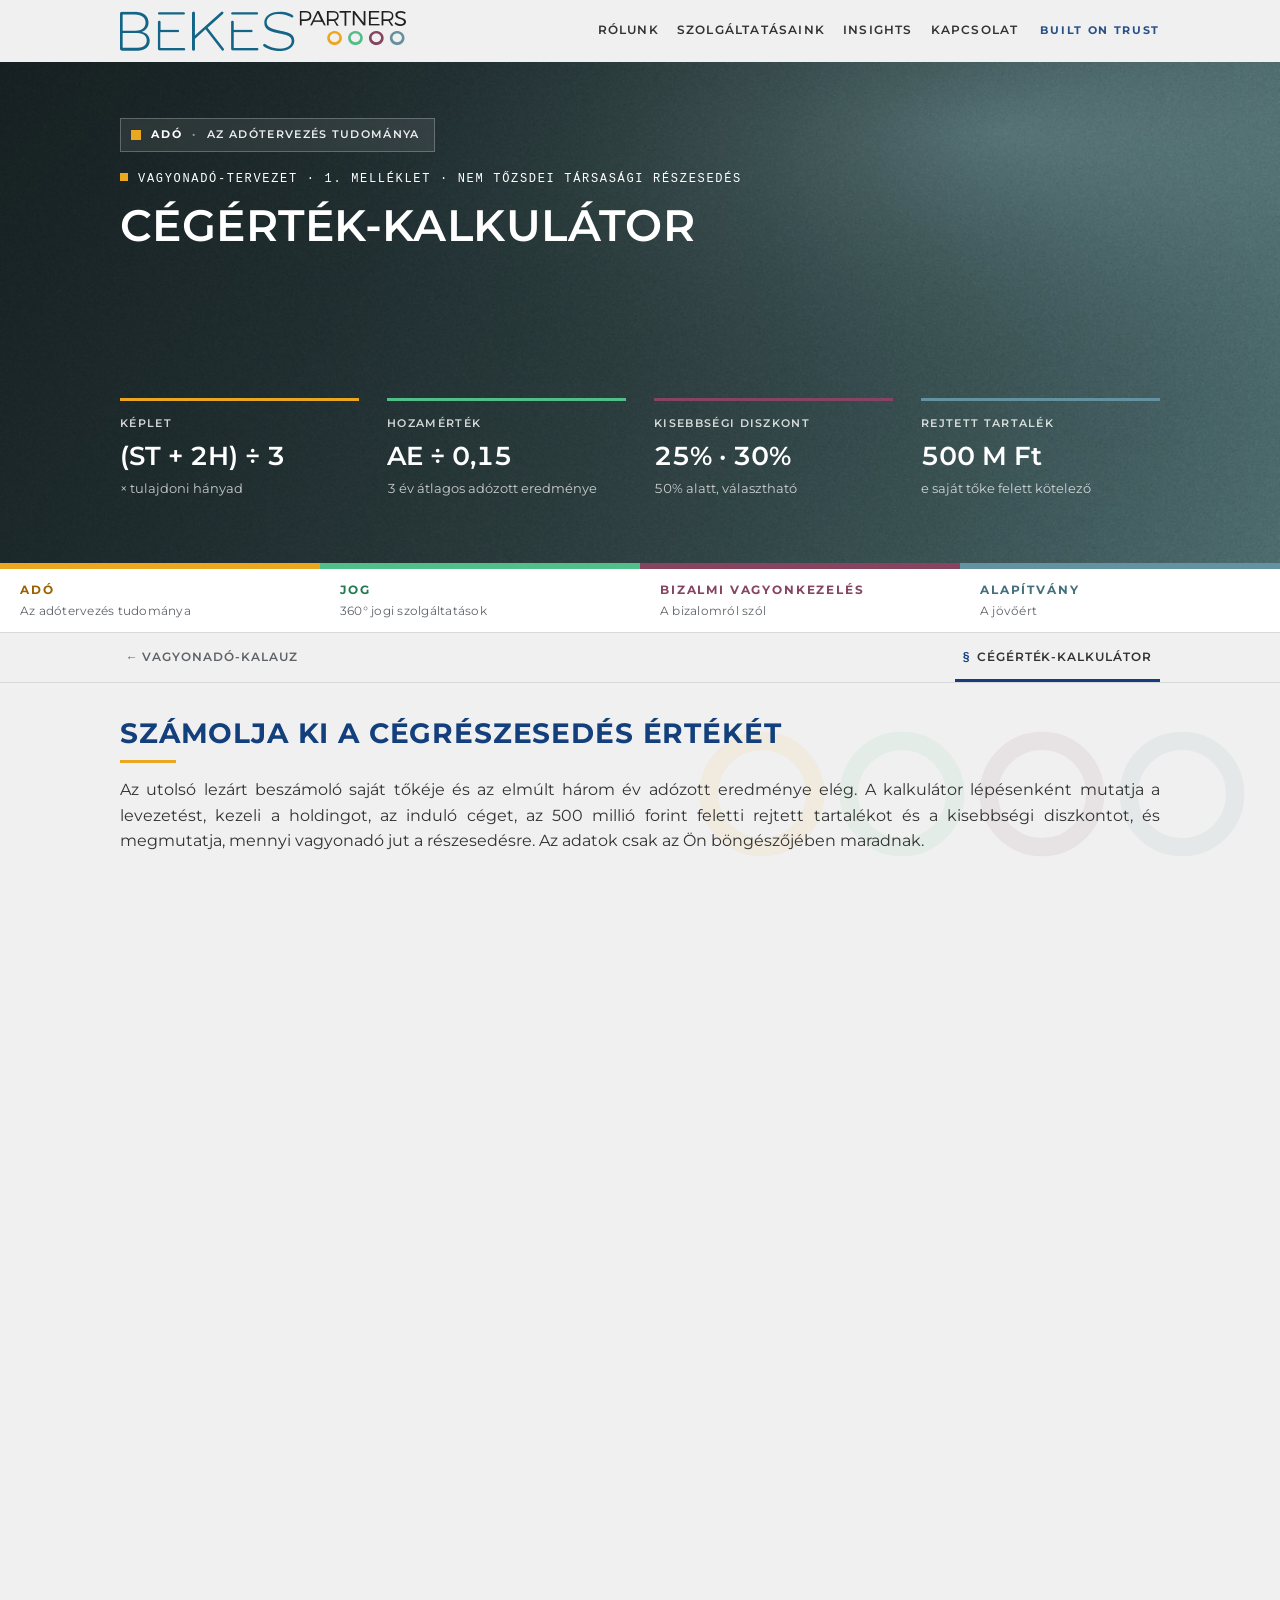
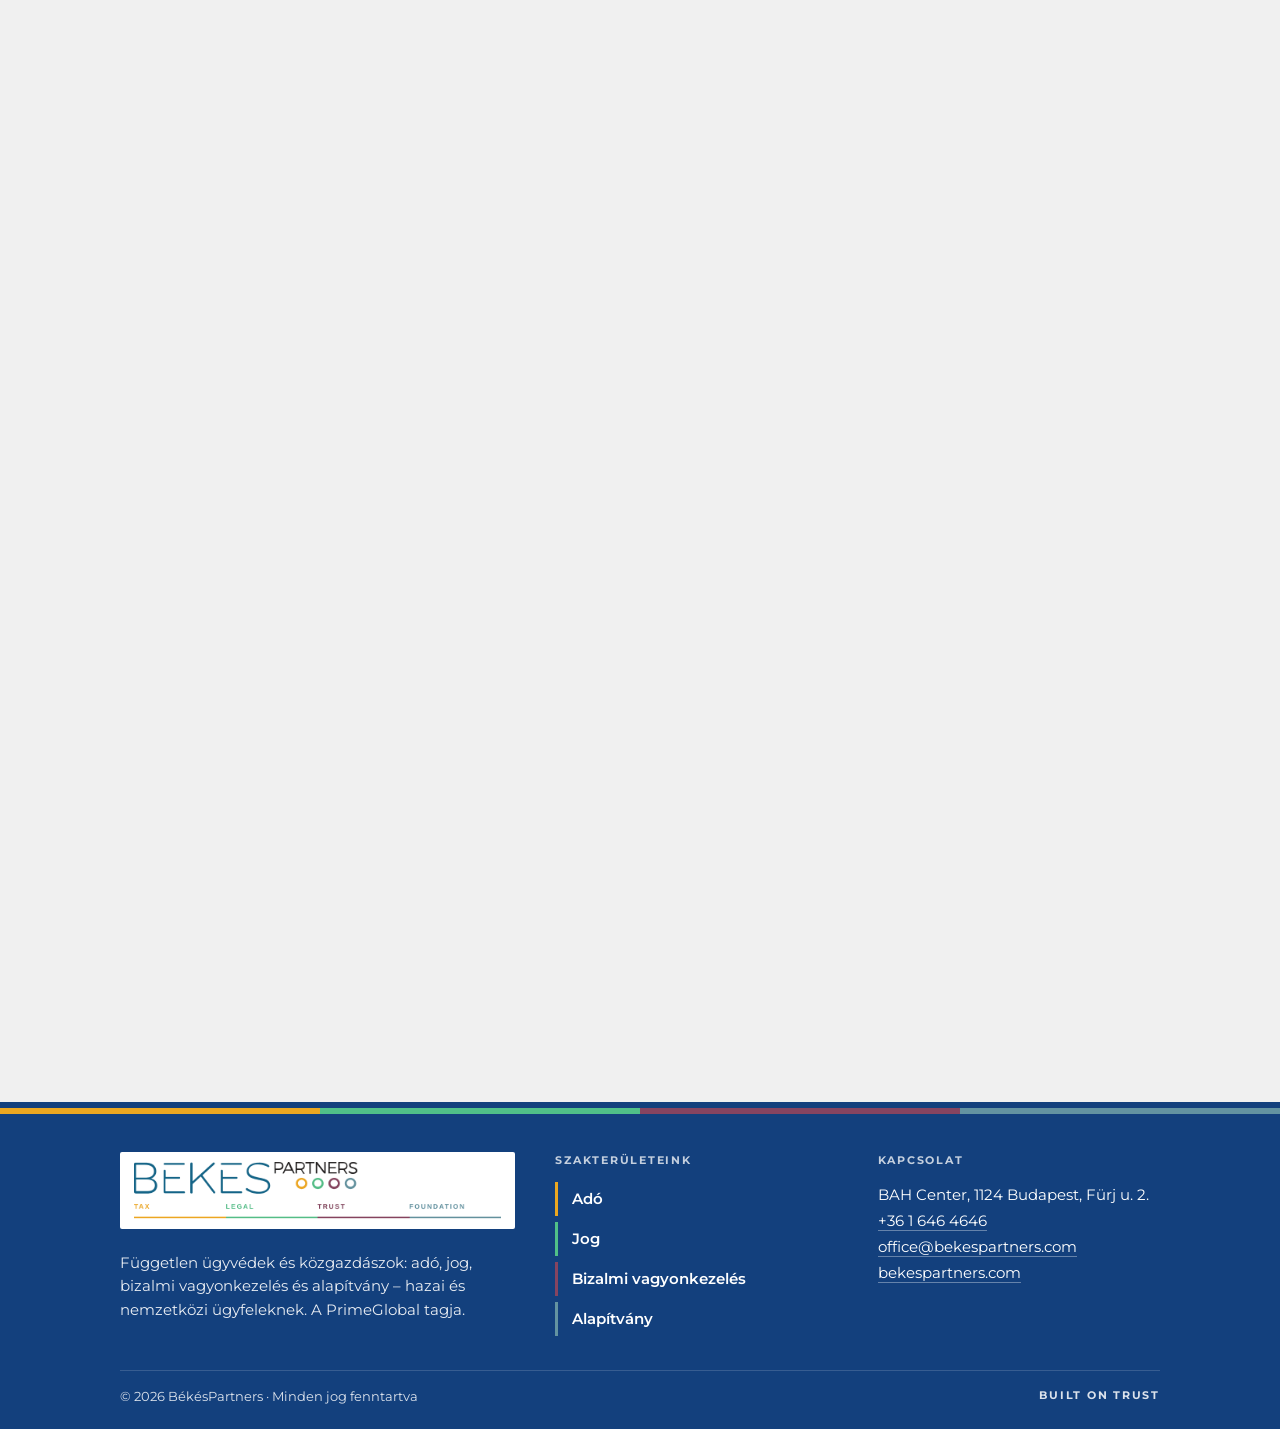
==== cegertek.html @ 05655c82 "Gyorsbecslő a hero alatt + önálló cégérték-kalkulátor oldal (cegertek.html) kapcsolatfelvételi gombb" ====
<!DOCTYPE html>
<!-- Cégérték-kalkulátor – önálló oldal. Arculat és lábléc az index.html-lel közös (styles.css). Logika: cegertek.js -->
<html lang="hu" data-hdr="hero" data-radius="0" data-density="m" data-tabs="line" data-upper="1" data-hcolor="accent" data-bg="neutral" data-stripe="4" data-facts="1" data-logopos="left" data-theme="light">
<head>
<meta charset="utf-8">
<meta name="viewport" content="width=device-width, initial-scale=1, viewport-fit=cover">
<meta http-equiv="Content-Security-Policy" content="default-src 'none'; script-src 'self'; style-src 'self'; img-src 'self' data:; font-src 'self'; connect-src 'none'; form-action 'none'; base-uri 'none'; object-src 'none'; upgrade-insecure-requests">
<meta name="referrer" content="no-referrer">
<meta name="description" content="Cégérték-kalkulátor a 2026-os vagyonadó-tervezet 1. melléklete szerint: V = (ST + 2H) ÷ 3 – saját tőke, hozamérték, holding, induló cég, rejtett tartalék, kisebbségi diszkont.">
<meta name="robots" content="index,follow">
<meta name="theme-color" content="#13407D">
<meta property="og:type" content="article">
<meta property="og:locale" content="hu_HU">
<meta property="og:site_name" content="BékésPartners">
<meta property="og:title" content="Cégérték-kalkulátor – nem tőzsdei cégrészesedés értéke a vagyonadó-tervezet szerint">
<meta property="og:description" content="Számolja ki, mennyit ér a cége a 2026-os vagyonadó-tervezet képlete szerint, és mennyi vagyonadó jut a részesedésére.">
<meta property="og:image" content="https://cr4j7sbkg2-afk.github.io/vagyonado-kalauz2026/hero.jpg">
<meta property="og:url" content="https://cr4j7sbkg2-afk.github.io/vagyonado-kalauz2026/cegertek.html">
<meta name="twitter:card" content="summary_large_image">
<script type="application/ld+json">{"@context":"https://schema.org","@type":"WebApplication","name":"Cégérték-kalkulátor","applicationCategory":"FinanceApplication","inLanguage":"hu","author":{"@type":"Organization","name":"BékésPartners","url":"https://www.bekespartners.com/"}}</script>
<meta name="color-scheme" content="light dark">
<title>Cégérték-kalkulátor</title>
<link rel="icon" href="data:image/svg+xml,%3Csvg xmlns='http://www.w3.org/2000/svg' viewBox='0 0 32 32'%3E%3Crect width='32' height='32' rx='6' fill='%231B4180'/%3E%3Ctext x='16' y='22' font-family='Georgia,serif' font-size='18' font-weight='700' text-anchor='middle' fill='%23fff'%3E%C2%A7%3C/text%3E%3C/svg%3E">
<link rel="preload" href="fonts/montserrat-latin-ext-400-normal.woff2" as="font" type="font/woff2" crossorigin>
<link rel="preload" href="fonts/montserrat-latin-ext-600-normal.woff2" as="font" type="font/woff2" crossorigin>
<link rel="stylesheet" href="styles.css">
</head>
<body class="page-cegertek">
<!-- Háttér-vízjel: a BékésPartners-logó négy gyűrűje; a IV. fülön az SQN-logó. Tisztán dekoratív. -->
<div class="wm" aria-hidden="true">
  <svg class="wm-rings" viewBox="0 0 400 100" width="560" height="140">
    <circle cx="50" cy="50" r="38" fill="none" stroke="#ECA520" stroke-width="13"/>
    <circle cx="150" cy="50" r="38" fill="none" stroke="#52BC86" stroke-width="13"/>
    <circle cx="250" cy="50" r="38" fill="none" stroke="#84425D" stroke-width="13"/>
    <circle cx="350" cy="50" r="38" fill="none" stroke="#62919D" stroke-width="13"/>
  </svg>
  <img class="wm-sqn" src="sqn-logo.png" alt="" width="272" height="252">
</div>

<header class="brandbar" id="brandbar">
  <div class="wrap">
    <div class="brandrow">
      <div class="brandid">
        <!-- LOGÓ: logo.png a repó gyökerében (átlátszó háttér). Mérete: styles.css --bar-logo-h -->
        <a class="logolink" href="index.html" aria-label="BékésPartners – Vagyonadó-kalauz, kezdőlap"><img class="logo" src="logo.png" alt="BékésPartners" width="572" height="80"></a>
      </div>
      <div class="brandright">
        <!-- FŐOLDALI NAVIGÁCIÓ tükre (bekespartners.com) – a linkek a főoldalra mutatnak; aloldal-címekre cserélhetők -->
        <nav class="sitenav" aria-label="BékésPartners főoldal">
          <a href="https://www.bekespartners.com/" target="_blank" rel="noopener noreferrer">Rólunk</a>
          <a href="https://www.bekespartners.com/" target="_blank" rel="noopener noreferrer">Szolgáltatásaink</a>
          <a href="https://www.bekespartners.com/" target="_blank" rel="noopener noreferrer">Insights</a>
          <a href="https://www.bekespartners.com/" target="_blank" rel="noopener noreferrer">Kapcsolat</a>
        </nav>
        <!-- MOTTÓ: a BékésPartners "Built on trust" jelmondat – töröld a sort, ha nem kell -->
        <span class="motto">Built on trust</span>
        <!-- SZÖVEGÁLLAPOT (kikapcsolva) – ha később kell, ide: <span class="stamp">Szövegállapot: …</span> -->
      </div>
    </div>
  </div>
</header>
<section class="masthead masthead-sm" aria-label="Bevezető">
  <div class="wrap">
    <a class="practice-chip" href="https://www.bekespartners.com/ado/" target="_blank" rel="noopener noreferrer"><span class="pc-dot"></span>Adó<span class="pc-sep">·</span><span class="pc-tag">Az adótervezés tudománya</span></a>
    <div class="eyebrow">Vagyonadó-tervezet · 1. melléklet · nem tőzsdei társasági részesedés</div>
    <h1>Cégérték-kalkulátor</h1>
    <p class="lead lead-full">Mennyit ér a cége a vagyonadó szempontjából? A tervezet nem a piaci értéket, hanem egy törvényi képletet alkalmaz: a saját tőke és a tőkésített nyereségképesség kétszeresének átlagát. A képlet a nyereséges, kevés tőkével működő cégeknél a könyv szerinti érték többszörösét adja.</p>
    <p class="lead lead-short">Mennyit ér a cége a vagyonadó képlete szerint? Számolja ki lépésenként.</p>
    <dl class="facts">
      <div class="f-tax"><dt>Képlet</dt><dd>(ST + 2H) ÷ 3<small>× tulajdoni hányad</small></dd></div>
      <div class="f-legal"><dt>Hozamérték</dt><dd>AE ÷ 0,15<small>3 év átlagos adózott eredménye</small></dd></div>
      <div class="f-trust"><dt>Kisebbségi diszkont</dt><dd>25% · 30%<small>50% alatt, választható</small></dd></div>
      <div class="f-found"><dt>Rejtett tartalék</dt><dd>500 M Ft<small>e saját tőke felett kötelező</small></dd></div>
    </dl>
  </div>
</section>
<nav class="practice-rule" aria-label="BékésPartners szakterületek">
  <a class="pr-tax" href="https://www.bekespartners.com/ado/" target="_blank" rel="noopener noreferrer"><b>Adó</b><span>Az adótervezés tudománya</span></a>
  <a class="pr-legal" href="https://www.bekespartners.com/jog/" target="_blank" rel="noopener noreferrer"><b>Jog</b><span>360° jogi szolgáltatások</span></a>
  <a class="pr-trust" href="https://www.bekespartners.com/vagyonkezeles/" target="_blank" rel="noopener noreferrer"><b>Bizalmi vagyonkezelés</b><span>A bizalomról szól</span></a>
  <a class="pr-found" href="https://www.bekespartners.com/alapitvany/" target="_blank" rel="noopener noreferrer"><b>Alapítvány</b><span>A jövőért</span></a>
</nav>
<nav class="tabbar" aria-label="Oldalak">
  <div class="wrap"><div class="tabs">
    <a class="tab tab-link" href="index.html"><span class="n">←</span>Vagyonadó-kalauz</a>
    <span class="tab" aria-current="page"><span class="n">§</span>Cégérték-kalkulátor</span>
  </div></div>
</nav>

<main class="wrap">
<section class="panel" id="ceg">
  <div class="prose k-intro">
    <h2>Számolja ki a cégrészesedés értékét</h2>
    <p>Az utolsó lezárt beszámoló saját tőkéje és az elmúlt három év adózott eredménye elég. A kalkulátor lépésenként mutatja a levezetést, kezeli a holdingot, az induló céget, az 500 millió forint feletti rejtett tartalékot és a kisebbségi diszkontot, és megmutatja, mennyi vagyonadó jut a részesedésre. Az adatok csak az Ön böngészőjében maradnak.</p>
  </div>
  <noscript><div class="note"><b>A kalkulátorhoz JavaScript szükséges.</b></div></noscript>
  <div class="kbar">
    <span class="kbar-l"><strong>Példák:</strong> a III. fül táblázatának cégei</span>
    <span class="bar-actions">
      <button type="button" class="btn small" data-ex="tanacsado">Tanácsadó kft.</button>
      <button type="button" class="btn small" data-ex="ingatlan">Ingatlanos kft.</button>
      <button type="button" class="btn small" data-ex="gyarto">Gyártó zrt.</button>
      <button type="button" class="btn small" data-ex="veszteseges">Veszteséges cég</button>
      <button type="button" class="btn small" data-ex="clear">Üres</button>
    </span>
  </div>
  <div class="test">
    <form class="form" id="cf" autocomplete="off" novalidate>
      <fieldset>
        <legend>1. A társaság adatai</legend>
        <p class="fhint">Az utolsó lezárt üzleti évi beszámoló szerint. Összegek millió forintban; külföldi társaságnál a december 31-i MNB-árfolyamon átszámítva. <span class="ref">12. § (3), 1. mell. I.</span></p>
        <div class="grid3">
          <div class="fld"><label for="c_st">Saját tőke (ST)</label><span class="sub">az utolsó lezárt beszámoló szerint</span><div class="inp"><input type="number" step="any" id="c_st" inputmode="decimal"><span>M Ft</span></div></div>
          <div class="fld"><label for="c_fy">A beszámoló üzleti éve</label><span class="sub">naptári évnél jellemzően 2026</span><div class="inp"><input type="number" step="1" id="c_fy" value="2026" inputmode="numeric"><span>év</span></div></div>
          <div class="fld"><label for="c_div">Fordulónap után jóváhagyott osztalék</label><span class="sub">ha a saját tőke még tartalmazza</span><div class="inp"><input type="number" step="any" min="0" id="c_div" inputmode="decimal"><span>M Ft</span></div></div>
          <div class="fld"><label for="c_ae1" id="l_ae1">Adózott eredmény – 2026</label><div class="inp"><input type="number" step="any" id="c_ae1" inputmode="decimal"><span>M Ft</span></div></div>
          <div class="fld"><label for="c_ae2" id="l_ae2">Adózott eredmény – 2025</label><div class="inp"><input type="number" step="any" id="c_ae2" inputmode="decimal"><span>M Ft</span></div></div>
          <div class="fld"><label for="c_ae3" id="l_ae3">Adózott eredmény – 2024</label><div class="inp"><input type="number" step="any" id="c_ae3" inputmode="decimal"><span>M Ft</span></div></div>
        </div>
        <div class="grid3" id="c_hidden" hidden>
          <div class="fld"><label for="c_rt">Rejtett tartalék</label><span class="sub">befektetett ingatlan, részesedés, értékpapír: piaci − könyv szerinti érték, könyvvizsgáló által felülvizsgálva</span><div class="inp"><input type="number" step="any" min="0" id="c_rt" inputmode="decimal"><span>M Ft</span></div></div>
          <div class="fld"><label for="c_dtl">Halasztott adókötelezettség</label><span class="sub">üresen hagyva a rejtett tartalék 15%-a <span class="ref">2. § 14. pont</span></span><div class="inp"><input type="number" step="any" min="0" id="c_dtl" inputmode="decimal"><span>M Ft</span></div></div>
        </div>
        <div class="kopts">
          <label class="chk"><input type="checkbox" id="c_hold"> Holdingvállalkozás (a részesedések az eszközök legalább 90%-át adják) – csak a saját tőke számít <span class="ref">1. mell. II.</span></label>
          <label class="chk"><input type="checkbox" id="c_new"> Jogelőd nélkül alapított társaság</label>
          <label class="chk"><input type="checkbox" id="c_kulf"> Külföldi társaság – saját tőkésítési ráta</label>
        </div>
        <div class="grid3" id="c_newrow" hidden>
          <div class="fld"><label for="c_fd">Az alapítás éve</label><span class="sub">az alapítás évében és az azt követő két évben H = 0, kivéve ha ST &gt; 500 M Ft vagy H &gt; ST 25%-a <span class="ref">1. mell. III.</span></span><div class="inp"><input type="number" step="1" id="c_fd" inputmode="numeric"><span>év</span></div></div>
        </div>
        <div class="grid3" id="c_kulfrow" hidden>
          <div class="fld"><label for="c_T">Tőkésítési ráta</label><span class="sub">az ország kockázatmentes kamatlába + nem jegyzett társaságokra alkalmazott felár <span class="ref">1. mell. VI.</span></span><div class="inp"><input type="number" step="any" min="1" id="c_T" value="15" inputmode="decimal"><span>%</span></div></div>
        </div>
      </fieldset>
      <fieldset>
        <legend>2. Az Ön részesedése</legend>
        <div class="grid3">
          <div class="fld"><label for="c_sh">Közvetlen tulajdoni hányad</label><div class="inp"><input type="number" step="any" min="0" max="100" id="c_sh" value="100" inputmode="decimal"><span>%</span></div></div>
          <div class="fld"><label for="c_ish">Közvetett tulajdoni hányad</label><span class="sub">más társaságon keresztül; a kisebbségi teszthez</span><div class="inp"><input type="number" step="any" min="0" max="100" id="c_ish" inputmode="decimal"><span>%</span></div></div>
          <div class="fld"><label for="c_txv">Független eladás ára (100%-ra), ha volt</label><span class="sub">10% feletti részesedés független félnek, egy éven belül – figyelembe vehető <span class="ref">1. mell. V. c)</span></span><div class="inp"><input type="number" step="any" min="0" id="c_txv" inputmode="decimal"><span>M Ft</span></div></div>
        </div>
        <div class="kopts">
          <label class="chk"><input type="checkbox" id="c_disc" checked> Kisebbségi diszkont alkalmazása (választható: 33%-ot elérő hányadnál 25%, az alatt 30%) <span class="ref">1. mell. V. b)</span></label>
          <label class="chk"><input type="checkbox" id="c_usetx"> A független eladás árát alkalmazom a képlet helyett</label>
        </div>
      </fieldset>
    </form>
    <aside class="result" id="cSum">
      <div class="r-top">
        <span class="badge b-info" id="cBadge">—</span>
        <div class="r-tax" id="cVal">–</div>
        <div class="r-tax-lbl">a részesedés számított értéke a vagyonadó alapjában</div>
        <div class="krange" id="cRatio"></div>
      </div>
      <div class="r-rows" id="cRows"></div>
      <div class="r-sec">
        <h3>Levezetés</h3>
        <div class="ka-steps" id="cSteps"></div>
      </div>
      <div class="r-sec">
        <h3>Tudnivalók</h3>
        <div class="flags" id="cFlags"></div>
      </div>
    </aside>
  </div>

  <div class="prose">
    <h3>Miért ad a képlet mást, mint a piaci érték?</h3>
    <p>A tervezet a saját tőkét egyharmad, a tőkésített nyereségképességet kétharmad súllyal veszi figyelembe: <strong>V = ST ÷ 3 + 4,44 × átlagos adózott eredmény</strong>, ami implicit módon 6,67-szeres P/E szorzót jelent. Magas jövedelmezőségű, alacsony tőkéjű társaságnál (szolgáltató, tanácsadó cégek) az érték a könyv szerinti tőke többszöröse; veszteséges vagy alacsony hozamú, tőkeintenzív társaságnál a saját tőke egyharmadáig süllyedhet, mert negatív átlagnál H = 0. <span class="ref">1. mell. I.</span></p>
    <ul>
      <li><strong>Holding</strong> (a részesedések az eszközök legalább 90%-át adják): V = ST × hányad, hozamelem nélkül. <span class="ref">1. mell. II., 2. § 15. pont</span></li>
      <li><strong>Induló cég:</strong> az alapítás évében és az azt követő két évben H = 0, kivéve ha a saját tőke meghaladja az 500 millió Ft-ot, vagy a hozamérték a saját tőke 25%-át. <span class="ref">1. mell. III.</span></li>
      <li><strong>500 millió Ft feletti saját tőke:</strong> a rejtett tartalékkal (piaci és könyv szerinti érték különbözete, halasztott adóval csökkentve) növelt saját tőke számít; a társaság a beszámoló elfogadása után 30 napon belül adatot szolgáltat. <span class="ref">1. mell. IV., 30. §</span></li>
      <li><strong>Független cégértékelés</strong> csak hiányzó adat, lényeges változás vagy különleges részvényjogok esetén, legalább két módszerrel, minősített értékelőtől. <span class="ref">12. § (4)–(7)</span></li>
      <li>Anyavállalatnál a <strong>konszolidált</strong> beszámoló adatai az irányadók. <span class="ref">1. mell. VII.</span></li>
    </ul>
    <div class="contact-cta">
      <div>
        <div class="eyebrow">Kapcsolat</div>
        <h3>Kérjen cégértékelést vagy egyeztetést</h3>
        <p>A képlet szerinti érték a kiindulópont – a rejtett tartalék, a konszolidáció, a különleges részvényjogok és a tulajdonosi szerkezet alakítása egyedi vizsgálatot igényel. Egy egyeztetésen átnézzük, mit érdemes még 2026. december 31. előtt megtenni.</p>
      </div>
      <div class="contact-btns">
        <a class="cta" href="mailto:office@bekespartners.com?subject=C%C3%A9g%C3%A9rt%C3%A9k%20%C3%A9s%20vagyonad%C3%B3%20%E2%80%93%20egyeztet%C3%A9s%20k%C3%A9r%C3%A9se">Egyeztetés kérése e-mailben</a>
        <a class="cta outline" href="tel:+3616464646">+36&nbsp;1&nbsp;646&nbsp;4646</a>
        <a class="cta outline" href="index.html#teszt">Vissza a vagyonadó-kalkulátorhoz</a>
      </div>
    </div>
    <p class="disclaimer">A kalkulátor a kormany.hu-n közzétett 2026. évi vagyonadó-törvénytervezet 1. melléklete szerint számol. A végleges törvény eltérhet; a számított érték nem minősül cégértékelésnek és adótanácsadásnak. <strong>A §-hivatkozások kattinthatók</strong> – a tervezet szövegét nyitják meg új lapon.</p>
  </div>
</section>
</main>

<footer class="site-footer">
  <div class="wrap">
    <div class="ft-grid">
      <div class="ft-brand">
        <picture>
          <source srcset="logo.png" media="(prefers-reduced-motion: reduce)">
          <img class="ft-logo" src="logo-kibomlas.gif" alt="BékésPartners – Tax · Legal · Trust · Foundation" width="940" height="144" loading="lazy">
        </picture>
        <p>Független ügyvédek és közgazdászok: adó, jog, bizalmi vagyonkezelés és alapítvány – hazai és nemzetközi ügyfeleknek. A PrimeGlobal tagja.</p>
      </div>
      <div class="ft-prac">
        <div class="ft-h">Szakterületeink</div>
        <a class="p-tax" href="https://www.bekespartners.com/ado/" target="_blank" rel="noopener noreferrer">Adó</a>
        <a class="p-legal" href="https://www.bekespartners.com/jog/" target="_blank" rel="noopener noreferrer">Jog</a>
        <a class="p-trust" href="https://www.bekespartners.com/vagyonkezeles/" target="_blank" rel="noopener noreferrer">Bizalmi vagyonkezelés</a>
        <a class="p-found" href="https://www.bekespartners.com/alapitvany/" target="_blank" rel="noopener noreferrer">Alapítvány</a>
      </div>
      <div class="ft-contact">
        <div class="ft-h">Kapcsolat</div>
        <p>BAH Center, 1124 Budapest, Fürj u. 2.<br><a href="tel:+3616464646">+36&nbsp;1&nbsp;646&nbsp;4646</a><br><a href="mailto:office@bekespartners.com">office@bekespartners.com</a><br><a href="https://www.bekespartners.com/" target="_blank" rel="noopener noreferrer">bekespartners.com</a></p>
      </div>
    </div>
    <div class="ft-bottom"><span>© 2026 BékésPartners · Minden jog fenntartva</span><span class="ft-motto">Built on trust</span></div>
  </div>
</footer>

<script src="app.js" defer></script>
<script src="cegertek.js" defer></script>
</body>
</html>
---- styles.css ----
/* =====================================================================
   VAGYONADÓ-KALAUZ – styles.css
   ---------------------------------------------------------------------
   ARCULAT: csak az alábbi első blokkot kell módosítani.
   A többi szín, méret és változat ebből származik.
   ===================================================================== */
:root{
  /* Elsődleges szín: fejléc, gombok, fülek, grafikon. Legyen elég sötét,
     hogy fehér szöveg olvasható legyen rajta (kontraszt ≥ 4,5:1). */
  --brand:#13407D;            /* BékésPartners navy – bekespartners.com */
  /* Másodlagos szín: kis feliratok (section label), segédvonalak, grafikon-segédvonal. */
  --brand2:#0078C7;           /* BékésPartners blue */
  /* Szöveg színe az elsődleges színen (fehér sötét márkaszínhez, #111111 világoshoz). */
  --brand-ink:#ffffff;

  /* Betűk – rendszerbetűk, nincs külső betöltés (adatvédelem, CSP).
     Saját betűhöz lásd lent az @font-face mintát. */
  --f-display:"Montserrat",Arial,Helvetica,sans-serif;   /* önállóan hosztolt, lásd @font-face lent */
  --f-body:"Montserrat",Arial,Helvetica,sans-serif;
  --f-mono:ui-monospace,"SFMono-Regular",Menlo,Consolas,"Liberation Mono",monospace;

  /* Logó magassága a rögzített márkasávban (asztali / mobil) */
  --bar-logo-h:40px; --bar-logo-h-m:30px;
  /* Világos fejléc háttere (data-hdr="light") – a logó eredeti háttérszíne */
  --hdr-light:#F0F0F0;

  /* Szöveg és háttér – bekespartners.com: #323232 szöveg, #F0F0F0 háttér */
  --ink:#323232; --bg:#F0F0F0; --surface:#ffffff; --sunk:#E9E9E9; --muted:#5F6368; --line:#D9D9D9;
  /* Hero (sötét fotós fejléc) – a bekespartners.com hero-fotójának tónusai; a kép: hero.jpg */
  --hero-a:#1F2A2B; --hero-b:#5B7E80; --plum-dark:#5A2830;
  /* SQN Trust skin a bizalmi vagyonkezelés fülön – sqntrust.com */
  --sqn-blue:#007FB2; --sqn-blue-text:#006B96; --sqn-ink:#221F20; --sqn-slate:#39485F; --sqn-soft:#E6F2F8;
  /* Szövegváltozat a kék címkékhez – WCAG AA kontraszt a #F0F0F0 háttéren (a #0078C7 csak 4,08:1) */
  --brand2-text:#0A66AD;
  --f-serif:"Playfair Display","Didot","Bodoni MT",Georgia,"Times New Roman",serif;

  /* Négyszegmensű gyakorlati színcsík (Tax · Legal · Trust · Foundation) – a data-stripe="4" kapcsolja */
  --seg1:#EBA720; --seg2:#50C088; --seg3:#864460; --seg4:#6393A1;
}
/* Montserrat – önállóan hosztolva a /fonts mappából (SIL Open Font License, fonts/LICENSE-Montserrat.txt).
   Nincs külső betöltés: adatvédelem és CSP (font-src 'self'). */
@font-face{font-family:"Playfair Display";font-style:normal;font-weight:400;font-display:swap;src:url("fonts/playfair-display-latin-400-normal.woff2") format("woff2");unicode-range:U+0000-00FF,U+0131,U+0152-0153,U+02BB-02BC,U+02C6,U+02DA,U+02DC,U+0304,U+0308,U+0329,U+2000-206F,U+20AC,U+2122,U+2191,U+2193,U+2212,U+2215,U+FEFF,U+FFFD}
@font-face{font-family:"Playfair Display";font-style:normal;font-weight:600;font-display:swap;src:url("fonts/playfair-display-latin-600-normal.woff2") format("woff2");unicode-range:U+0000-00FF,U+0131,U+0152-0153,U+02BB-02BC,U+02C6,U+02DA,U+02DC,U+0304,U+0308,U+0329,U+2000-206F,U+20AC,U+2122,U+2191,U+2193,U+2212,U+2215,U+FEFF,U+FFFD}
@font-face{font-family:"Playfair Display";font-style:normal;font-weight:400;font-display:swap;src:url("fonts/playfair-display-latin-ext-400-normal.woff2") format("woff2");unicode-range:U+0100-02BA,U+02BD-02C5,U+02C7-02CC,U+02CE-02D7,U+02DD-02FF,U+0304,U+0308,U+0329,U+1D00-1DBF,U+1E00-1E9F,U+1EF2-1EFF,U+2020,U+20A0-20AB,U+20AD-20C0,U+2113,U+2C60-2C7F,U+A720-A7FF}
@font-face{font-family:"Playfair Display";font-style:normal;font-weight:600;font-display:swap;src:url("fonts/playfair-display-latin-ext-600-normal.woff2") format("woff2");unicode-range:U+0100-02BA,U+02BD-02C5,U+02C7-02CC,U+02CE-02D7,U+02DD-02FF,U+0304,U+0308,U+0329,U+1D00-1DBF,U+1E00-1E9F,U+1EF2-1EFF,U+2020,U+20A0-20AB,U+20AD-20C0,U+2113,U+2C60-2C7F,U+A720-A7FF}
@font-face{font-family:"Montserrat";font-style:normal;font-weight:400;font-display:swap;src:url("fonts/montserrat-latin-400-normal.woff2") format("woff2");unicode-range:U+0000-00FF,U+0131,U+0152-0153,U+02BB-02BC,U+02C6,U+02DA,U+02DC,U+0304,U+0308,U+0329,U+2000-206F,U+20AC,U+2122,U+2191,U+2193,U+2212,U+2215,U+FEFF,U+FFFD}
@font-face{font-family:"Montserrat";font-style:normal;font-weight:600;font-display:swap;src:url("fonts/montserrat-latin-500-normal.woff2") format("woff2");unicode-range:U+0000-00FF,U+0131,U+0152-0153,U+02BB-02BC,U+02C6,U+02DA,U+02DC,U+0304,U+0308,U+0329,U+2000-206F,U+20AC,U+2122,U+2191,U+2193,U+2212,U+2215,U+FEFF,U+FFFD}
@font-face{font-family:"Montserrat";font-style:normal;font-weight:600;font-display:swap;src:url("fonts/montserrat-latin-600-normal.woff2") format("woff2");unicode-range:U+0000-00FF,U+0131,U+0152-0153,U+02BB-02BC,U+02C6,U+02DA,U+02DC,U+0304,U+0308,U+0329,U+2000-206F,U+20AC,U+2122,U+2191,U+2193,U+2212,U+2215,U+FEFF,U+FFFD}
@font-face{font-family:"Montserrat";font-style:normal;font-weight:700;font-display:swap;src:url("fonts/montserrat-latin-700-normal.woff2") format("woff2");unicode-range:U+0000-00FF,U+0131,U+0152-0153,U+02BB-02BC,U+02C6,U+02DA,U+02DC,U+0304,U+0308,U+0329,U+2000-206F,U+20AC,U+2122,U+2191,U+2193,U+2212,U+2215,U+FEFF,U+FFFD}
@font-face{font-family:"Montserrat";font-style:normal;font-weight:400;font-display:swap;src:url("fonts/montserrat-latin-ext-400-normal.woff2") format("woff2");unicode-range:U+0100-02BA,U+02BD-02C5,U+02C7-02CC,U+02CE-02D7,U+02DD-02FF,U+0304,U+0308,U+0329,U+1D00-1DBF,U+1E00-1E9F,U+1EF2-1EFF,U+2020,U+20A0-20AB,U+20AD-20C0,U+2113,U+2C60-2C7F,U+A720-A7FF}
@font-face{font-family:"Montserrat";font-style:normal;font-weight:600;font-display:swap;src:url("fonts/montserrat-latin-ext-500-normal.woff2") format("woff2");unicode-range:U+0100-02BA,U+02BD-02C5,U+02C7-02CC,U+02CE-02D7,U+02DD-02FF,U+0304,U+0308,U+0329,U+1D00-1DBF,U+1E00-1E9F,U+1EF2-1EFF,U+2020,U+20A0-20AB,U+20AD-20C0,U+2113,U+2C60-2C7F,U+A720-A7FF}
@font-face{font-family:"Montserrat";font-style:normal;font-weight:600;font-display:swap;src:url("fonts/montserrat-latin-ext-600-normal.woff2") format("woff2");unicode-range:U+0100-02BA,U+02BD-02C5,U+02C7-02CC,U+02CE-02D7,U+02DD-02FF,U+0304,U+0308,U+0329,U+1D00-1DBF,U+1E00-1E9F,U+1EF2-1EFF,U+2020,U+20A0-20AB,U+20AD-20C0,U+2113,U+2C60-2C7F,U+A720-A7FF}
@font-face{font-family:"Montserrat";font-style:normal;font-weight:700;font-display:swap;src:url("fonts/montserrat-latin-ext-700-normal.woff2") format("woff2");unicode-range:U+0100-02BA,U+02BD-02C5,U+02C7-02CC,U+02CE-02D7,U+02DD-02FF,U+0304,U+0308,U+0329,U+1D00-1DBF,U+1E00-1E9F,U+1EF2-1EFF,U+2020,U+20A0-20AB,U+20AD-20C0,U+2113,U+2C60-2C7F,U+A720-A7FF}

/* ===================== Innentől nem kell szerkeszteni ===================== */
:root{
  --accent:var(--brand); --accent-ink:var(--brand-ink); --accent-soft:color-mix(in srgb, var(--brand) 11%, #ffffff);
  --accent2:var(--brand2);
  --band:var(--brand); --band-ink:var(--brand-ink); --hdr-bg:var(--band);
  --fs:16px;
  --ok:#2c6a45; --ok-soft:#e2efe6; --warn:#7f5400; --warn-soft:#f8eed6; --crit:#a0322a; --crit-soft:#f6e2df;
  --r:6px;
}
:root[data-bg="white"]{--bg:#ffffff; --sunk:#eef1f3}
:root[data-bg="tint"]{--bg:color-mix(in srgb, var(--brand) 6%, #ffffff); --sunk:color-mix(in srgb, var(--brand) 10%, #ffffff); --line:color-mix(in srgb, var(--brand) 16%, #dfe4e7)}
@media (prefers-color-scheme: dark){
  :root:not([data-theme="light"]){
    --bg:#0e1418; --surface:#151d23; --sunk:#1b252c; --ink:#e3e9ed; --muted:#9aa7b1; --line:#2a3741;
    --accent:color-mix(in srgb, var(--brand) 55%, #ffffff); --accent-ink:#0b1418; --accent-soft:color-mix(in srgb, var(--brand) 30%, #151d23);
    --accent2:color-mix(in srgb, var(--brand2) 60%, #ffffff);
    --ok:#7cc79a; --ok-soft:#173026; --warn:#e3b45a; --warn-soft:#33280f; --crit:#ef8c80; --crit-soft:#3a1d1a;
    color-scheme:dark;
  }
}
:root[data-theme="dark"]{
  --bg:#0e1418; --surface:#151d23; --sunk:#1b252c; --ink:#e3e9ed; --muted:#9aa7b1; --line:#2a3741;
  --accent:color-mix(in srgb, var(--brand) 55%, #ffffff); --accent-ink:#0b1418; --accent-soft:color-mix(in srgb, var(--brand) 30%, #151d23);
  --accent2:color-mix(in srgb, var(--brand2) 60%, #ffffff);
  --ok:#7cc79a; --ok-soft:#173026; --warn:#e3b45a; --warn-soft:#33280f; --crit:#ef8c80; --crit-soft:#3a1d1a;
  color-scheme:dark;
}
*{box-sizing:border-box}
[hidden]{display:none !important}
body{background:var(--bg);color:var(--ink);font-family:var(--f-body);font-size:var(--fs);line-height:1.6;margin:0}
.wrap{max-width:1080px;margin:0 auto;padding-inline:20px}
h1,h2,h3,h4{font-family:var(--f-display);text-wrap:balance;line-height:1.2;margin:0}
p{margin:0}
a{color:var(--accent)}
:focus-visible{outline:2px solid var(--accent);outline-offset:2px}

/* Fejléc */
.masthead{padding-block:18px 32px;background:var(--hdr-bg);color:var(--band-ink);border-bottom:6px solid var(--brand2)}
.masthead .eyebrow{color:var(--band-ink);opacity:.78}
.masthead .lead{margin-top:12px;font-size:17px;color:var(--band-ink);font-weight:600}
.masthead .facts{background:color-mix(in srgb, var(--band-ink) 35%, transparent);border-color:color-mix(in srgb, var(--band-ink) 35%, transparent)}
.masthead .facts div{background:var(--hdr-bg)}
.masthead .facts dt,.masthead .facts dd small{color:var(--band-ink);opacity:.78}
/* Rögzített márkasáv */
:root{--bar-h:calc(var(--bar-logo-h) + 22px)}
@media (max-width:720px){:root{--bar-h:calc(var(--bar-logo-h-m) + 18px)}}
.brandbar{position:sticky;top:env(safe-area-inset-top,0px);z-index:7;background:var(--hdr-bg);color:var(--band-ink);height:var(--bar-h);display:flex;align-items:center;transition:box-shadow .15s ease}
.brandbar.stuck{box-shadow:0 1px 0 var(--line),0 4px 14px rgba(15,30,60,.08)}
.brandbar .wrap{width:100%}
.brandrow{display:flex;align-items:center;justify-content:space-between;gap:14px;min-width:0}
.brandid{display:flex;align-items:center;gap:14px;min-width:0}
.logolink{display:block;line-height:0;border-radius:3px}
.logo{display:block;height:var(--bar-logo-h);width:auto;max-width:100%}
@media (max-width:720px){.logo{height:var(--bar-logo-h-m)}}
.logo.light{background:#ffffff;padding:6px 10px;border-radius:var(--r)}
.firmname{font-family:var(--f-display);font-weight:600;font-size:18px;min-width:0;overflow-wrap:anywhere;color:var(--band-ink)}
.stamp{font-family:var(--f-mono);font-size:12px;color:var(--band-ink);opacity:.78;max-width:100%;overflow-wrap:anywhere}
.brandright{display:flex;flex-direction:column;align-items:flex-end;gap:5px;min-width:0;flex-shrink:0}
.motto{font-family:var(--f-body);font-size:10.5px;font-weight:700;letter-spacing:.16em;text-transform:uppercase;color:var(--band-ink);opacity:.9;white-space:nowrap}
@media (max-width:420px){.motto{display:none}}
.eyebrow{font-family:var(--f-mono);font-size:12px;letter-spacing:.08em;text-transform:uppercase;color:var(--brand2-text)}
.masthead h1{font-size:clamp(30px,5vw,46px);font-weight:700;margin-top:10px;letter-spacing:-.01em}
.facts{display:grid;grid-template-columns:repeat(4,minmax(0,1fr));gap:1px;background:var(--line);border:1px solid var(--line);border-radius:var(--r);overflow:hidden;margin-top:26px}
.facts div{background:var(--surface);padding:14px 16px;min-width:0}
.facts dt{font-size:12px;color:var(--muted);letter-spacing:.04em;text-transform:uppercase}
.facts dd{margin:4px 0 0;font-family:var(--f-display);font-size:22px;font-weight:600;font-variant-numeric:tabular-nums}
.facts dd small{display:block;font-family:var(--f-body);font-size:13px;font-weight:400;color:var(--muted)}
@media (max-width:720px){.facts{grid-template-columns:repeat(2,minmax(0,1fr))}}

/* Arculati változatok – az index.html <html> elemének data-* attribútumai állítják */
:root[data-hdr="hero"]{--hdr-bg:var(--hero-a); --band-ink:#ffffff}
:root[data-hdr="hero"] .brandbar{background:var(--hdr-light);color:var(--ink)}
:root[data-hdr="hero"] .brandbar .motto{color:var(--accent)}
:root[data-hdr="hero"] .masthead{background:var(--hero-a) url("hero.jpg") center/cover no-repeat;position:relative;overflow:hidden;padding-block:56px 48px}
:root[data-hdr="hero"] .masthead::before{content:"";position:absolute;inset:0;background:linear-gradient(90deg,rgba(20,30,32,.55) 0%,rgba(20,30,32,.25) 60%,rgba(20,30,32,.05) 100%);pointer-events:none}
:root[data-hdr="hero"] .masthead > .wrap{position:relative}
:root[data-hdr="hero"] .masthead .eyebrow{color:#ffffff;opacity:.85;letter-spacing:.14em}
:root[data-hdr="hero"] .masthead h1{color:#ffffff;font-weight:600;font-size:clamp(30px,4.6vw,44px);letter-spacing:.01em}
:root[data-hdr="hero"] .masthead .lead{color:#ffffff;font-weight:300;font-size:20px;line-height:1.5;margin-top:16px}
:root[data-hdr="hero"] .masthead .facts{background:transparent;border:0;gap:28px;margin-top:40px;border-radius:0;overflow:visible}
:root[data-hdr="hero"] .masthead .facts div{background:transparent;padding:14px 0 0;border-top:3px solid #ffffff}
:root[data-hdr="hero"] .masthead .facts .f-tax{border-top-color:var(--seg1)}
:root[data-hdr="hero"] .masthead .facts .f-legal{border-top-color:var(--seg2)}
:root[data-hdr="hero"] .masthead .facts .f-trust{border-top-color:var(--seg3)}
:root[data-hdr="hero"] .masthead .facts .f-found{border-top-color:var(--seg4)}
:root[data-hdr="hero"] .masthead .facts dt{color:#ffffff;opacity:.8;font-weight:600;letter-spacing:.12em;font-size:11px}
:root[data-hdr="hero"] .masthead .facts dd{color:#ffffff;font-family:var(--f-body);font-weight:600;font-size:26px}
:root[data-hdr="hero"] .masthead .facts dd small{color:#ffffff;opacity:.75;font-weight:300}
@media (max-width:720px){:root[data-hdr="hero"] .masthead{padding-block:36px 32px}:root[data-hdr="hero"] .masthead .facts{gap:18px 20px;margin-top:28px}}
:root[data-hdr="light"]{--hdr-bg:var(--hdr-light); --band-ink:var(--ink)}
:root[data-hdr="light"] .masthead h1{color:var(--accent)}
:root[data-hdr="light"] .masthead .eyebrow,:root[data-hdr="light"] .motto{color:var(--accent2);opacity:1}
:root[data-hdr="light"] .masthead .lead{font-weight:400}
:root[data-hdr="light"] .masthead .facts{background:var(--line);border-color:var(--line)}
:root[data-hdr="light"] .masthead .facts div{background:var(--surface)}
:root[data-hdr="light"] .masthead .facts dt,:root[data-hdr="light"] .masthead .facts dd small{color:var(--muted);opacity:1}
:root[data-hdr="light"] .masthead .facts dd{color:var(--accent)}
:root[data-hdr="dark"]{--hdr-bg:#121a20; --band-ink:#f2f5f7}
:root[data-hdr="gradient"] .masthead{background:linear-gradient(120deg, var(--brand) 0%, color-mix(in srgb, var(--brand) 55%, var(--brand2)) 100%)}
:root[data-hdr="gradient"] .masthead .facts{background:transparent}
:root[data-hdr="gradient"] .masthead .facts div{background:color-mix(in srgb, #ffffff 9%, transparent)}
:root[data-radius="0"]{--r:0px}
:root[data-radius="2"]{--r:16px}
:root[data-radius="0"] .btn,:root[data-radius="0"] .inp,:root[data-radius="0"] .cta{border-radius:0}
:root[data-radius="2"] .btn,:root[data-radius="2"] .cta{border-radius:999px}
:root[data-radius="2"] .inp{border-radius:10px}
:root[data-density="s"]{--fs:15px}
:root[data-density="l"]{--fs:17.5px}
:root[data-density="s"] .panel{padding-block:24px 44px}
:root[data-density="l"] .panel{padding-block:44px 72px}
:root[data-tabs="pill"] .tabs{gap:6px;padding-block:8px}
:root[data-tabs="pill"] .tab{border-bottom:0;border-radius:999px;padding:8px 16px}
:root[data-tabs="pill"] .tab[aria-selected="true"]{background:var(--accent);color:var(--accent-ink)}
:root[data-tabs="pill"] .tab[aria-selected="true"] .n{color:inherit;opacity:.8}
:root[data-tabs="block"] .tabs{gap:0}
:root[data-tabs="block"] .tab{border-bottom:0;border-right:1px solid var(--line);padding:15px 20px}
:root[data-tabs="block"] .tab[aria-selected="true"]{background:var(--surface);box-shadow:inset 0 3px 0 var(--accent)}
:root[data-upper="1"] h1,:root[data-upper="1"] .prose h2,:root[data-upper="1"] .prose h3,:root[data-upper="1"] legend{text-transform:uppercase;letter-spacing:.03em}
:root[data-hcolor="accent"] .prose h2,:root[data-hcolor="accent"] .prose h3,:root[data-hcolor="accent"] legend{color:var(--accent)}
:root[data-hcolor="brand2"] .prose h2,:root[data-hcolor="brand2"] .prose h3,:root[data-hcolor="brand2"] legend{color:var(--accent2)}
:root[data-stripe="0"] .masthead{border-bottom:0}
:root[data-stripe="4"] .masthead{border-bottom:0;background-image:linear-gradient(to right,var(--seg1) 0 25%,var(--seg2) 25% 50%,var(--seg3) 50% 75%,var(--seg4) 75% 100%);background-size:100% 6px;background-repeat:no-repeat;background-position:left bottom}
:root[data-stripe="4"][data-hdr="gradient"] .masthead{background-image:linear-gradient(to right,var(--seg1) 0 25%,var(--seg2) 25% 50%,var(--seg3) 50% 75%,var(--seg4) 75% 100%),linear-gradient(120deg, var(--brand) 0%, color-mix(in srgb, var(--brand) 55%, var(--brand2)) 100%);background-size:100% 6px,100% 100%;background-repeat:no-repeat;background-position:left bottom,center}
:root[data-facts="0"] .masthead .facts{display:none}
:root[data-logopos="center"] .brandrow{justify-content:center}

/* Fülek */
.tabbar{position:sticky;top:calc(env(safe-area-inset-top,0px) + var(--bar-h));z-index:5;background:var(--bg);border-bottom:1px solid var(--line)}
.tabs{display:flex;gap:4px;overflow-x:auto;scrollbar-width:none}
.tabs::-webkit-scrollbar{display:none}
.tab{flex:0 0 auto;font:inherit;font-size:12px;font-weight:600;letter-spacing:.08em;text-transform:uppercase;color:var(--muted);background:none;border:0;border-bottom:3px solid transparent;padding:14px 11px 11px;cursor:pointer;white-space:nowrap}
@media (min-width:1000px){.tabs{justify-content:space-between}.tab{padding-inline:8px}}
.tab .n{font-family:var(--f-mono);font-size:12px;margin-right:6px;color:var(--muted)}
.tab[aria-selected="true"]{color:var(--ink);border-bottom-color:var(--accent)}
.tab[aria-selected="true"] .n{color:var(--accent)}
.tab:hover{color:var(--ink)}

/* Tartalmi hasáb */
.panel{padding-block:34px 60px;scroll-margin-top:calc(var(--bar-h) + 56px)}
.prose{max-width:none}
.prose.k-intro{margin-bottom:20px}
.prose > * + *{margin-top:14px}
.prose h2{font-size:28px;font-weight:700;margin-bottom:4px}
.prose h3{font-size:21px;font-weight:600;margin-top:38px;padding-top:22px;border-top:1px solid var(--line)}
.prose h4{font-family:var(--f-body);font-size:16px;font-weight:600;margin-top:22px}
.prose ul,.prose ol{padding-left:1.25em;margin-bottom:0}
.prose li + li{margin-top:7px}
.intro{font-size:18px;color:var(--ink)}
.ref{font-family:var(--f-mono);font-size:12px;color:var(--accent);background:var(--accent-soft);padding:1px 6px;border-radius:4px;white-space:nowrap;font-weight:600}
.ref a.reflink{color:inherit;text-decoration:none;border-bottom:1px dotted currentColor}
.ref a.reflink:hover,.ref a.reflink:focus-visible{border-bottom-style:solid;text-decoration:none}
.ref a.reflink::after{content:"↗";font-size:9px;margin-left:3px;opacity:.7}
.muted{color:var(--muted)}
strong{font-weight:600}

/* Sorkizárt folyószöveg automatikus elválasztással (lang="hu"); keskeny képernyőn balra zárt,
   mert ott a sorkizárás egyenetlen szóközöket hagy. */
/* Sorkizárás mindenhol, ahol folyószöveg van (bekezdés, felsorolás, táblázatcella, megjegyzés, kártya, figyelmeztetés) */
.prose p,.prose li,.masthead .lead,.disclaimer,.kpane p.kn,.note,.flag,td,.sqn-headtxt p,.band p,.contact-cta p{text-align:justify;text-justify:inter-word;hyphens:auto;-webkit-hyphens:auto;hyphenate-limit-chars:8 4 4}
h1,h2,h3,h4,h5,th,td.num,.formula,.ref,.eyebrow,.motto,.sqn-label,.tab,.btn,.cta,.ktab,.kbig,.r-tax,.ka-val,.ka-steps,.inp,.sel,label.btn,.chart .cap b,.timeline .when{text-align:left;hyphens:manual}
td.num,th.num{text-align:right}

.note{border-left:3px solid var(--warn);background:var(--warn-soft);padding:12px 16px;border-radius:0 var(--r) var(--r) 0}
.note.info{border-color:var(--accent);background:var(--accent-soft)}
.note.crit{border-color:var(--crit);background:var(--crit-soft)}
.note b{display:block;margin-bottom:2px}
noscript .note{margin-bottom:20px}

.tablewrap{overflow-x:auto;border:1px solid var(--line);border-radius:var(--r);background:var(--surface)}
table{border-collapse:collapse;width:100%;font-size:14.5px}
th,td{text-align:left;vertical-align:top;padding:10px 12px;border-bottom:1px solid var(--line)}
th{font-size:12px;letter-spacing:.05em;text-transform:uppercase;color:var(--muted);font-weight:600;background:var(--sunk)}
th .thsub{font-weight:400;text-transform:none;letter-spacing:0}
tr:last-child td{border-bottom:0}
td.num,th.num{text-align:right;font-variant-numeric:tabular-nums;white-space:nowrap}
td .ref{margin-top:2px;display:inline-block}

.formula{font-family:var(--f-mono);font-size:15px;background:var(--surface);border:1px solid var(--line);border-radius:var(--r);padding:14px 16px;overflow-x:auto;white-space:nowrap}
.checklist{list-style:none;padding-left:0 !important}
.checklist li{position:relative;padding-left:28px}
.checklist li::before{content:"";position:absolute;left:0;top:5px;width:15px;height:15px;border:1.5px solid var(--accent);border-radius:3px}
.timeline{list-style:none;padding-left:0 !important;border-left:2px solid var(--line);margin-left:6px}
.timeline li{position:relative;padding-left:22px}
.timeline li::before{content:"";position:absolute;left:-7px;top:7px;width:12px;height:12px;border-radius:50%;background:var(--surface);border:2px solid var(--accent)}
.timeline .when{font-family:var(--f-mono);font-size:13px;color:var(--accent);display:block;text-align:left}
.issues{counter-reset:i;list-style:none;padding-left:0 !important}
.issues li{counter-increment:i;position:relative;padding-left:34px}
.issues li::before{content:counter(i);position:absolute;left:0;top:1px;font-family:var(--f-mono);font-size:12px;width:22px;height:22px;display:grid;place-items:center;border:1px solid var(--crit);color:var(--crit);border-radius:50%}
.linkbtn{font:inherit;color:var(--accent);background:none;border:0;padding:0;text-decoration:underline;cursor:pointer}
.linkbtn.k-more{margin-top:12px;font-size:14px}
.cta{display:inline-flex;align-items:center;gap:8px;font:inherit;font-size:13px;font-weight:600;letter-spacing:.12em;text-transform:uppercase;background:var(--accent);color:var(--accent-ink);border:1px solid var(--accent);border-radius:0;padding:12px 22px;cursor:pointer;margin-top:26px;transition:background .15s,color .15s}
.cta:hover{background:color-mix(in srgb,var(--accent) 85%,#000)}
.cta.ghost{background:transparent;color:#ffffff;border-color:#ffffff}
.cta.ghost:hover{background:#ffffff;color:var(--plum-dark)}
.disclaimer{font-size:13.5px;color:var(--muted);border-top:1px solid var(--line);padding-top:16px;margin-top:40px}

/* Görbe */
.chart{background:var(--surface);border:1px solid var(--line);border-radius:var(--r);padding:16px 14px 10px;overflow-x:auto}
.chart.after-table{margin:18px 0 0}
.chart svg{display:block;width:100%;min-width:520px;height:auto}
.chart .cap{font-size:13px;color:var(--muted);margin:0 4px 8px}
.chart .cap b{color:var(--ink);font-family:var(--f-display);font-size:16px;display:block;margin-bottom:2px}
.ax{stroke:var(--line);stroke-width:1}
.axl{fill:var(--muted);font-family:var(--f-mono);font-size:11px}
.crv{fill:none;stroke:var(--accent);stroke-width:2.5;stroke-linejoin:round}
.crvA{fill:var(--accent);opacity:.10;stroke:none}
.ref1{stroke:var(--accent2);stroke-width:1.2;stroke-dasharray:4 4}
.ref1l{fill:var(--accent2);font-family:var(--f-body);font-size:11.5px;font-weight:600}
.pt{fill:var(--surface);stroke:var(--accent);stroke-width:2}
.ptl{fill:var(--ink);font-family:var(--f-mono);font-size:11px}

/* Küszöb-jelző */
.gauge{margin-top:16px}
.g-track{position:relative;display:flex;height:10px;border-radius:5px;background:var(--sunk);overflow:visible}
.g-free{background:var(--ok);border-radius:5px 0 0 5px;height:100%}
.g-tax{background:var(--crit);height:100%;border-radius:0 5px 5px 0}
.g-mark{position:absolute;top:-5px;width:2px;height:20px;background:var(--ink)}
.g-lbl{position:relative;height:18px;margin-top:6px;font-family:var(--f-mono);font-size:11px;color:var(--muted)}
.g-lbl span{position:absolute;top:0;white-space:nowrap}
.g-lbl .g-l0{left:0}
.g-lbl .g-lmax{right:0}
.g-note{font-size:13px;color:var(--muted);margin-top:4px}

/* Kalkulátor űrlap */
.test{display:grid;grid-template-columns:minmax(0,1fr) minmax(0,380px);gap:28px;align-items:start}
@media (max-width:900px){.test{grid-template-columns:minmax(0,1fr)}}
.form{display:flex;flex-direction:column;gap:22px;min-width:0}
fieldset{border:1px solid var(--line);border-radius:var(--r);background:var(--surface);padding:16px 18px 18px;margin:0;min-width:0}
legend{font-family:var(--f-display);font-weight:600;font-size:18px;padding:0 6px;margin-left:-6px}
.fhint{font-size:13.5px;color:var(--muted);margin:2px 0 12px}
.grid2{display:grid;grid-template-columns:repeat(2,minmax(0,1fr));gap:12px 16px}
@media (max-width:560px){.grid2{grid-template-columns:minmax(0,1fr)}}
.fld{display:flex;flex-direction:column;gap:4px;min-width:0}
.fld label{font-size:14px;font-weight:600}
.fld .sub{font-size:12.5px;color:var(--muted);line-height:1.4}
.inp{display:flex;align-items:stretch;border:1px solid var(--line);border-radius:5px;background:var(--bg);overflow:hidden}
.inp:focus-within{border-color:var(--accent);box-shadow:0 0 0 2px var(--accent-soft)}
.inp input{flex:1;min-width:0;border:0;background:transparent;color:var(--ink);font:inherit;font-family:var(--f-mono);font-size:15px;padding:8px 10px;text-align:right;font-variant-numeric:tabular-nums}
.inp input:focus{outline:none}
.inp span{font-family:var(--f-mono);font-size:12.5px;color:var(--muted);padding:9px 10px 0;background:var(--sunk);border-left:1px solid var(--line);white-space:nowrap}
.choice{display:flex;flex-direction:column;gap:8px}
.choice label{display:flex;gap:10px;align-items:flex-start;font-size:15px;cursor:pointer}
.choice input{margin-top:5px;accent-color:var(--accent)}
.q{display:flex;flex-direction:column;gap:8px}
.q + .q{margin-top:14px;padding-top:14px;border-top:1px dashed var(--line)}
.q > p{font-weight:600}
.chk{display:flex;gap:10px;align-items:flex-start;font-size:14.5px;cursor:pointer}
.chk input{margin-top:5px;accent-color:var(--accent)}
.chk.small{font-size:13px;align-items:center}
.chk.small input{margin-top:0}
.btn{font:inherit;font-size:14px;font-weight:600;background:var(--surface);color:var(--ink);border:1px solid var(--line);border-radius:5px;padding:7px 12px;cursor:pointer}
.btn:hover{border-color:var(--accent);color:var(--accent)}
.btn.small{font-size:13px;padding:4px 10px}
.sr-only{position:absolute;width:1px;height:1px;padding:0;margin:-1px;overflow:hidden;clip:rect(0,0,0,0);white-space:nowrap;border:0}
@media (max-width:720px){.btn,.btn.small,.sel.small,.sel,.ktab,.tab{min-height:42px}.chk,.choice label{min-height:40px;align-items:center}.chk input,.choice input{margin-top:0;width:18px;height:18px}}
.btn.danger:hover{border-color:var(--crit);color:var(--crit)}
label.btn{display:inline-block;cursor:pointer}
.bar-actions{display:flex;flex-wrap:wrap;gap:8px;align-items:center}

.result{position:sticky;top:calc(env(safe-area-inset-top,0px) + var(--bar-h) + 64px);background:var(--surface);border:1px solid var(--line);border-radius:var(--r);overflow:hidden}
@media (max-width:900px){.result{position:static}}
.r-top{padding:18px 18px 16px;border-bottom:1px solid var(--line)}
.badge{display:inline-block;font-size:12.5px;font-weight:600;letter-spacing:.03em;padding:3px 10px;border-radius:999px}
.b-ok{background:var(--ok-soft);color:var(--ok)}
.b-warn{background:var(--warn-soft);color:var(--warn)}
.b-crit{background:var(--crit-soft);color:var(--crit)}
.b-info{background:var(--accent-soft);color:var(--accent)}
.r-tax{font-family:var(--f-display);font-size:36px;font-weight:700;margin-top:10px;font-variant-numeric:tabular-nums;line-height:1.1}
.r-tax-lbl{font-size:13px;color:var(--muted)}
.r-rows{padding:12px 18px;border-bottom:1px solid var(--line)}
.r-row{display:flex;justify-content:space-between;gap:12px;font-size:14px;padding:4px 0}
.r-row span:last-child{font-family:var(--f-mono);font-variant-numeric:tabular-nums;text-align:right;white-space:nowrap}
.r-row.total{font-weight:600;border-top:1px solid var(--line);margin-top:4px;padding-top:8px}
.r-row .tpn{display:flex;flex-direction:column}
.r-row .tpn small{font-size:12px;color:var(--muted)}
.r-sec{padding:14px 18px;border-bottom:1px solid var(--line)}
.r-sec:last-child{border-bottom:0}
.r-sec h3{font-family:var(--f-body);font-size:12px;letter-spacing:.06em;text-transform:uppercase;color:var(--muted);font-weight:600;margin-bottom:10px}
.mix{display:flex;flex-direction:column;gap:9px}
.mix-row{font-size:13.5px}
.mix-top{display:flex;justify-content:space-between;gap:8px}
.mix-top span:last-child{font-family:var(--f-mono);color:var(--muted);white-space:nowrap}
.mix-bar{height:6px;background:var(--sunk);border-radius:3px;margin-top:4px;overflow:hidden}
.mix-bar i{display:block;height:100%;background:var(--accent);border-radius:3px}
.mix-row.out .mix-bar i{background:var(--line)}
.mix-row.out .mix-top span:first-child{color:var(--muted);text-decoration:line-through}
.flags{display:flex;flex-direction:column;gap:10px;font-size:13.5px;line-height:1.45}
.flags.k-group{margin-bottom:18px}
.flag{padding-left:12px;border-left:3px solid var(--accent)}
.flag.w{border-color:var(--warn)}
.flag.c{border-color:var(--crit)}
.empty{font-size:13.5px;color:var(--muted)}
@media (prefers-reduced-motion:no-preference){.mix-bar i{transition:width .3s ease}}

/* Vagyonelem-kártyák */
.kbar{display:flex;flex-wrap:wrap;gap:10px;align-items:center;justify-content:space-between;background:var(--accent-soft);border-radius:var(--r);padding:12px 14px;font-size:14px;margin-bottom:22px}
.kbar.err{background:var(--crit-soft)}
.sel,.ktxt{font:inherit;font-size:14px;color:var(--ink);background:var(--bg);border:1px solid var(--line);border-radius:5px;padding:7px 8px;min-width:0;max-width:100%}
.sel.small{font-size:13px;padding:4px 6px}
.sel:focus,.ktxt:focus{outline:none;border-color:var(--accent);box-shadow:0 0 0 2px var(--accent-soft)}
.fld .sel,.fld .ktxt{width:100%}
.grid3{display:grid;grid-template-columns:repeat(3,minmax(0,1fr));gap:12px 14px}
.grid3.k-proj{margin-top:14px}
@media (max-width:760px){.grid3{grid-template-columns:repeat(2,minmax(0,1fr))}}
@media (max-width:480px){.grid3{grid-template-columns:minmax(0,1fr)}}
.kitem{border:1px solid var(--line);border-left:4px solid var(--kc,var(--accent));border-radius:var(--r);background:var(--bg);padding:12px 14px}
.kitem[data-cls="re"]{--kc:var(--accent)}
.kitem[data-cls="co"]{--kc:var(--accent2)}
.kitem[data-cls="fin"]{--kc:var(--ok)}
.kitem[data-cls="mov"]{--kc:var(--warn)}
.kitem[data-cls="oth"]{--kc:var(--muted)}
.kitem[data-cls="debt"]{--kc:var(--crit)}
.kitem[data-cls="bvk"]{--kc:var(--accent2)}
.kitem + .kitem{margin-top:10px}
.ka-head{display:flex;align-items:center;gap:8px 10px;flex-wrap:wrap}
.ka-type{font-size:11px;letter-spacing:.07em;text-transform:uppercase;color:var(--muted);font-weight:700;flex-basis:100%}
.ka-name{flex:1 1 160px;min-width:0;font:inherit;font-weight:600;font-size:15px;border:0;border-bottom:1px dashed var(--line);background:transparent;color:var(--ink);padding:3px 0}
.ka-name:focus{outline:none;border-bottom-color:var(--accent)}
.ka-val{font-family:var(--f-mono);font-size:13.5px;font-weight:600;white-space:nowrap;font-variant-numeric:tabular-nums}
.ka-val.out{color:var(--muted);text-decoration:line-through;font-weight:600}
.ka-body{margin-top:12px}
.kitem.collapsed .ka-body{display:none}
.ka-steps{font-family:var(--f-mono);font-size:12.5px;color:var(--muted);margin-top:10px;line-height:1.6;overflow-wrap:anywhere}
.ka-steps:empty{display:none}
.ka-flags{display:flex;flex-direction:column;gap:6px;margin-top:8px}
.ka-flags:empty{display:none}
.ka-flags div{font-size:12.5px;line-height:1.45;padding-left:10px;border-left:3px solid var(--accent)}
.ka-flags div.w{border-color:var(--warn)}
.ka-flags div.c{border-color:var(--crit)}
.kitem .fld > .inp,.kitem .fld > .sel{margin-top:auto}
.kopts{display:flex;flex-wrap:wrap;gap:6px 18px;margin-top:12px}
.kadd{display:flex;gap:8px;flex-wrap:wrap;margin-top:12px;align-items:center}
.kadd .sel{flex:1 1 220px}
.ksub{font-size:12px;color:var(--muted);line-height:1.35}
.krange{font-size:13px;color:var(--muted);margin-top:6px}
.krange b{font-family:var(--f-mono);color:var(--ink);font-weight:600}

/* Részletes eredmény */
.kdetail{margin-top:30px;background:var(--surface);border:1px solid var(--line);border-radius:var(--r);scroll-margin-top:calc(var(--bar-h) + 80px)}
.ktabs{display:flex;flex-wrap:wrap;border-bottom:1px solid var(--line);padding:0 6px}
.ktab{font:inherit;font-size:14px;background:none;border:0;border-bottom:2px solid transparent;margin-bottom:-1px;padding:12px 12px;color:var(--muted);cursor:pointer}
.ktab:hover{color:var(--ink)}
.ktab[aria-selected="true"]{color:var(--ink);border-bottom-color:var(--accent);font-weight:600}
.kpane{padding:18px;overflow-x:auto}
.kpane h4{font-family:var(--f-display);font-size:17px;margin:4px 0 10px}
.kpane p.kn{font-size:13.5px;color:var(--muted);margin:0 0 12px}
.kt{min-width:600px;font-size:13.5px}
.kt.k-sens{min-width:360px}
.kt th,.kt td{padding:7px 10px}
.kt td.num{font-family:var(--f-mono);font-variant-numeric:tabular-nums;text-align:right;white-space:nowrap}
.kt th.num{text-align:right}
.kt tr.sub td{color:var(--muted);font-size:12.5px}
.kt tr.tot td{font-weight:700;border-top:2px solid var(--ink)}
.kt td.lv{font-family:var(--f-mono);font-size:12px;color:var(--muted);line-height:1.5;min-width:240px}
.kt .out{color:var(--muted);text-decoration:line-through}
.kgrid{display:grid;grid-template-columns:repeat(auto-fit,minmax(230px,1fr));gap:14px;margin-bottom:18px}
.kcard{border:1px solid var(--line);border-radius:var(--r);padding:14px;background:var(--bg)}
.kcard h5{font-family:var(--f-body);font-size:11.5px;letter-spacing:.07em;text-transform:uppercase;color:var(--muted);margin:0 0 8px;font-weight:700}
.kbig{font-family:var(--f-display);font-size:24px;font-weight:700;font-variant-numeric:tabular-nums;line-height:1.15}
.kcard p{font-size:13.5px;color:var(--muted);margin-top:6px;line-height:1.45}
.kchart{border:1px solid var(--line);border-radius:var(--r);padding:12px 10px 6px;background:var(--bg);margin-bottom:16px}
.kchart svg{display:block;width:100%;height:auto;min-width:520px}
.kbar-fill{fill:var(--accent)}
.kax{stroke:var(--line);stroke-width:1}
.kaxl{fill:var(--muted);font-family:var(--f-mono);font-size:11px}
.kvl{fill:var(--ink);font-family:var(--f-mono);font-size:11px;font-weight:600}
.kt .ref{white-space:normal}
.kreport{display:none}

/* Háttér-vízjel (márkajelzés a tartalom mögött) */
body{position:relative;z-index:0}
.wm{position:fixed;inset:0;z-index:-1;pointer-events:none;overflow:hidden}
.wm-rings,.wm-sqn{position:absolute;right:28px;bottom:36px;opacity:.09;transition:opacity .3s}
.wm-rings{width:560px;height:140px}
.wm-sqn{width:340px;height:auto;opacity:0;filter:grayscale(1)}
body.on-bvk .wm-rings{opacity:0}
body.on-bvk .wm-sqn{opacity:.07}
@media (max-width:720px){.wm-rings{width:300px;height:75px;right:12px;bottom:20px;opacity:.08}.wm-sqn{width:200px}}

/* Sablon-eszközök: címke narancs négyzettel, gyűrűs idővonal, navy táblázatfejléc, számsáv */
.eyebrow::before{content:"";display:inline-block;width:8px;height:8px;background:var(--seg1);margin-right:10px;vertical-align:1px}
.sqn .eyebrow::before{background:var(--sqn-blue)}
.band .eyebrow::before{background:#ffffff;opacity:.8}
.hero-rings{position:absolute;right:4%;top:44px;width:min(38vw,500px);height:auto;opacity:.38;pointer-events:none;z-index:0}
@media (max-width:900px){.hero-rings{opacity:.14;width:66vw;right:-10vw;top:16px}}
:root[data-hdr="hero"] .masthead > .wrap{z-index:1}
th{background:var(--accent);color:#ffffff;letter-spacing:.1em}
.sqn th{background:var(--sqn-slate)}
.timeline{border-left-color:var(--line)}
.timeline li::before{width:14px;height:14px;left:-9px;top:5px;border-width:3px;background:var(--surface)}
.timeline li:nth-child(4n+1)::before{border-color:var(--seg1)}
.timeline li:nth-child(4n+2)::before{border-color:var(--seg2)}
.timeline li:nth-child(4n+3)::before{border-color:var(--seg3)}
.timeline li:nth-child(4n+4)::before{border-color:var(--seg4)}
.sqn .timeline li::before{border-color:var(--sqn-blue)}
.issues li::before{background:var(--accent);color:#ffffff;border-color:var(--accent);font-weight:600}
.sqn .issues li::before{background:var(--sqn-ink);border-color:var(--sqn-ink)}
.checklist li::before{border-width:2px;border-color:var(--accent)}
.statband{display:grid;grid-template-columns:repeat(3,minmax(0,1fr));gap:1px;background:var(--line);border:1px solid var(--line);margin-top:22px}
.stat{background:var(--surface);padding:22px 20px 18px;border-top:4px solid var(--accent)}
.stat.s-tax{border-top-color:var(--seg1)}.stat.s-trust{border-top-color:var(--seg3)}.stat.s-navy{border-top-color:var(--accent)}
.stat-n{font-size:34px;font-weight:600;color:var(--accent);line-height:1.1;font-variant-numeric:tabular-nums;text-align:left}
.stat-l{font-size:13.5px;color:var(--muted);margin-top:6px;text-align:left}
.stat-src{grid-column:1/-1;background:var(--surface);font-size:12px;color:var(--muted);padding:8px 20px;text-align:left}
@media (max-width:640px){.statband{grid-template-columns:minmax(0,1fr)}}

/* Megjelenési animáció (visszafogott; csökkentett mozgás esetén kikapcsol) */
@keyframes rise{from{opacity:0;transform:translateY(14px)}to{opacity:1;transform:none}}
body.js .masthead .eyebrow,body.js .masthead h1,body.js .masthead .lead,body.js .masthead .facts div{animation:rise .6s cubic-bezier(.2,.7,.2,1) both}
body.js .masthead h1{animation-delay:.08s}body.js .masthead .lead{animation-delay:.16s}
body.js .masthead .facts div:nth-child(1){animation-delay:.26s}body.js .masthead .facts div:nth-child(2){animation-delay:.34s}body.js .masthead .facts div:nth-child(3){animation-delay:.42s}body.js .masthead .facts div:nth-child(4){animation-delay:.5s}
body.js .reveal{opacity:0;transform:translateY(12px);transition:opacity .55s ease,transform .55s cubic-bezier(.2,.7,.2,1)}
body.js .reveal.in{opacity:1;transform:none}
@media (prefers-reduced-motion:reduce){body.js .reveal{opacity:1;transform:none;transition:none}body.js .masthead *{animation:none !important}}

/* Lábléc (Closing · Navy) */
.site-footer{margin-top:40px;background:var(--brand);color:#ffffff;border-top:6px solid transparent;background-image:linear-gradient(to right,var(--seg1) 0 25%,var(--seg2) 25% 50%,var(--seg3) 50% 75%,var(--seg4) 75% 100%);background-size:100% 6px;background-repeat:no-repeat;background-position:top;position:relative;z-index:1}
.ft-grid{display:grid;grid-template-columns:1.4fr 1fr 1fr;gap:40px;padding:44px 0 28px}
.ft-brand img:not(.ft-logo){height:44px;width:auto;background:#ffffff;padding:8px 12px;border-radius:2px}
.ft-brand p{margin-top:16px;font-weight:300;font-size:14.5px;line-height:1.6;color:#ffffff;opacity:.9;text-align:left}
.ft-h{font-size:11px;font-weight:700;letter-spacing:.16em;text-transform:uppercase;opacity:.75;margin-bottom:12px}
.ft-prac a{display:block;color:#ffffff;text-decoration:none;font-weight:600;font-size:15px;padding:5px 0 5px 14px;border-left:3px solid #ffffff;margin-bottom:6px}
.ft-prac a:hover{opacity:.85}
.ft-prac .p-tax{border-color:var(--seg1)}.ft-prac .p-legal{border-color:var(--seg2)}.ft-prac .p-trust{border-color:var(--seg3)}.ft-prac .p-found{border-color:var(--seg4)}
.ft-contact p{font-size:14.5px;line-height:1.8;font-weight:300;text-align:left}
.ft-contact a{color:#ffffff;text-decoration:none;border-bottom:1px solid rgba(255,255,255,.35)}
.ft-contact a:hover{border-bottom-color:#ffffff}
.ft-bottom{display:flex;justify-content:space-between;gap:12px;flex-wrap:wrap;padding:16px 0 22px;border-top:1px solid rgba(255,255,255,.18);font-size:12.5px;opacity:.85}
.ft-motto{font-weight:700;letter-spacing:.16em;text-transform:uppercase;font-size:11px}
@media (max-width:760px){.ft-grid{grid-template-columns:minmax(0,1fr);gap:26px;padding:32px 0 20px}}

/* Weboldal-elemek: főoldali navigáció a márkasávban, szakterületi chip, színsáv feliratokkal, insight-kártyák, poszt-meta */
.brandright{flex-direction:row;align-items:center;gap:22px}
.sitenav{display:flex;gap:18px}
.sitenav a{font-size:12px;font-weight:600;letter-spacing:.1em;text-transform:uppercase;color:var(--ink);text-decoration:none;padding:4px 0;border-bottom:2px solid transparent;transition:border-color .15s,color .15s}
.sitenav a:hover{color:var(--accent);border-bottom-color:var(--seg1)}
.sitenav a:nth-child(2):hover{border-bottom-color:var(--seg2)}.sitenav a:nth-child(3):hover{border-bottom-color:var(--seg3)}.sitenav a:nth-child(4):hover{border-bottom-color:var(--seg4)}
@media (max-width:980px){.sitenav{display:none}}
.practice-chip{text-decoration:none;display:inline-flex;align-items:center;gap:10px;font-size:11px;font-weight:700;letter-spacing:.16em;text-transform:uppercase;color:#ffffff;background:rgba(255,255,255,.08);border:1px solid rgba(255,255,255,.25);padding:7px 14px 7px 10px;margin-bottom:18px;backdrop-filter:blur(2px)}
.pc-dot{width:10px;height:10px;background:var(--seg1);display:inline-block}
.pc-sep{opacity:.5}.pc-tag{font-weight:600;letter-spacing:.12em;opacity:.9}
.practice-chip:hover{background:rgba(255,255,255,.16)}
.practice-rule{display:grid;grid-template-columns:repeat(4,minmax(0,1fr));background:var(--surface);border-bottom:1px solid var(--line);position:relative;z-index:1}
.practice-rule a{display:flex;flex-direction:column;gap:2px;padding:12px 20px 12px;text-decoration:none;color:var(--ink);border-top:6px solid var(--line);transition:background .15s}
.practice-rule a b{font-size:11.5px;font-weight:700;letter-spacing:.16em;text-transform:uppercase}
.practice-rule a span{font-size:12px;font-weight:300;color:var(--muted);letter-spacing:.02em}
.practice-rule a:hover{background:var(--bg)}
.practice-rule .pr-tax{border-top-color:var(--seg1)}.practice-rule .pr-tax b{color:#9A6200}
.practice-rule .pr-legal{border-top-color:var(--seg2)}.practice-rule .pr-legal b{color:#237A50}
.practice-rule .pr-trust{border-top-color:var(--seg3)}.practice-rule .pr-trust b{color:var(--seg3)}
.practice-rule .pr-found{border-top-color:var(--seg4)}.practice-rule .pr-found b{color:#456F7C}
:root[data-stripe="4"][data-hdr="hero"] .masthead{background-image:url("hero.jpg");background-size:cover;background-position:center}
@media (max-width:760px){.practice-rule{grid-template-columns:repeat(2,minmax(0,1fr))}.practice-rule a{padding:10px 14px}.practice-rule a span{display:none}}
.postmeta{display:flex;flex-wrap:wrap;gap:6px 16px;font-size:12.5px;color:var(--muted);margin-top:6px}
.postmeta .tags{color:var(--brand2-text);font-weight:600;text-align:left}
.sqn .postmeta .tags{color:var(--sqn-blue-text)}
.prose h2{position:relative;padding-bottom:12px}
.prose h2::after{content:"";position:absolute;left:0;bottom:0;width:56px;height:3px;background:var(--seg1)}
#teszt .prose h2::after{background:var(--accent)}
.sqn .prose h2::after{background:var(--sqn-blue);width:40px;height:2px}
.insights{margin-top:44px}
.ins-head{display:flex;align-items:baseline;gap:16px;flex-wrap:wrap;margin-bottom:16px}
.ins-head h3{font-size:22px;font-weight:600;text-transform:uppercase;letter-spacing:.02em;color:var(--accent)}
.ins-sub{font-size:13px;color:var(--muted)}
.ins-grid{display:grid;grid-template-columns:repeat(3,minmax(0,1fr));gap:18px}
@media (max-width:860px){.ins-grid{grid-template-columns:minmax(0,1fr)}}
.ins-card{display:flex;flex-direction:column;text-align:left;font:inherit;color:var(--ink);background:var(--surface);border:1px solid var(--line);border-radius:0;padding:0;cursor:pointer;transition:transform .2s,box-shadow .2s}
.ins-card:hover{transform:translateY(-3px);box-shadow:0 10px 28px rgba(19,64,125,.12)}
.ic-top{display:block;height:92px;background:var(--accent);position:relative}
.ic-top::after{content:"";position:absolute;right:16px;bottom:-14px;width:28px;height:28px;border-radius:50%;border:5px solid #ffffff;background:transparent;opacity:.9}
.ic-tax .ic-top{background:linear-gradient(135deg,var(--seg1),#C98A12)}.ic-navy .ic-top{background:linear-gradient(135deg,var(--brand),#0F2F5C)}.ic-trust .ic-top{background:linear-gradient(135deg,var(--seg3),#5E2C43)}
.ic-label{position:absolute;left:18px;bottom:14px;color:#ffffff;font-size:11px;font-weight:700;letter-spacing:.16em;text-transform:uppercase}
.ic-body{display:flex;flex-direction:column;gap:8px;padding:22px 18px 18px}
.ic-title{font-size:18px;font-weight:600;color:var(--accent);line-height:1.3;text-align:left}
.ic-ex{font-size:14px;font-weight:300;line-height:1.55;color:var(--ink)}
.ic-more{font-size:12px;font-weight:700;letter-spacing:.12em;text-transform:uppercase;color:var(--brand2-text);margin-top:4px}
.ic-tags{font-size:12px;color:var(--muted)}
.ft-brand .ft-logo{width:min(100%,470px);height:auto;background:#ffffff;padding:10px 14px;border-radius:2px}
/* SQN szolgáltatás-kártya (BVK Audit) – Process · 4 Steps */
.sqn-service{margin-top:40px;border:1px solid var(--sqn-ink);background:var(--surface);padding:30px 32px 30px}
.sqn .prose .sqn-service-title{font-family:var(--f-serif);font-size:28px;font-weight:600;color:var(--sqn-ink);margin:8px 0 10px;border:0;padding:0;text-transform:none;letter-spacing:0}
.sqn-service-head p{font-size:15px;line-height:1.6}
.sqn-steps{counter-reset:st;list-style:none;padding:0;margin:24px 0 0;display:grid;grid-template-columns:repeat(4,minmax(0,1fr));gap:18px}
.sqn-steps li{counter-increment:st;position:relative;padding-top:14px;border-top:2px solid var(--sqn-blue);display:flex;flex-direction:column;gap:6px}
.sqn-steps li::before{content:"0" counter(st);font-family:var(--f-serif);font-size:30px;line-height:1;color:var(--sqn-blue)}
.sqn-steps b{font-size:12px;letter-spacing:.24em;text-transform:uppercase;font-weight:600;color:var(--sqn-ink)}
.sqn-steps span{font-size:13.5px;line-height:1.5;color:var(--ink);text-align:left;font-weight:300}
.sqn-areas{margin-top:22px;padding-top:16px;border-top:1px solid var(--line);font-size:13.5px;line-height:1.6;color:var(--ink);font-weight:300}
.sqn-areas span{font-weight:600;letter-spacing:.12em;text-transform:uppercase;font-size:11px;color:var(--sqn-blue-text);margin-right:6px}
.sqn-service .cta{margin-top:22px;text-decoration:none}
@media (max-width:760px){.sqn-steps{grid-template-columns:repeat(2,minmax(0,1fr))}.sqn-service{padding:22px 18px}}
@media (max-width:460px){.sqn-steps{grid-template-columns:minmax(0,1fr)}}
/* Hero-gyűrűk lassú lebegése */
@keyframes floaty{0%{transform:translateY(0)}50%{transform:translateY(-8px)}100%{transform:translateY(0)}}
body.js .hero-rings{animation:floaty 9s ease-in-out infinite}
@media (prefers-reduced-motion:reduce){body.js .hero-rings{animation:none}}

/* Cégérték-oldal */
.masthead-sm{padding-block:40px 36px}
.tab-link{text-decoration:none}
.tab[aria-current="page"]{color:var(--ink);border-bottom-color:var(--accent)}
.tab[aria-current="page"] .n{color:var(--accent)}

/* Gyorsbecslő */
.quick{background:var(--surface);border-bottom:1px solid var(--line);padding:34px 0 30px;position:relative;z-index:1}
.quick-head{display:grid;grid-template-columns:minmax(0,1fr) minmax(0,1.4fr);gap:10px 40px;align-items:end;margin-bottom:18px}
.quick-head .eyebrow{grid-column:1/-1}
.quick-head h2{font-size:26px;font-weight:600;color:var(--accent);text-transform:uppercase;letter-spacing:.01em}
.quick-head p{font-size:14.5px;color:var(--muted);line-height:1.55;text-align:left}
.quick-form{display:grid;grid-template-columns:minmax(0,1.6fr) minmax(0,1fr);gap:22px 32px;align-items:start}
.quick-grid{display:grid;grid-template-columns:repeat(3,minmax(0,1fr));gap:14px 16px}
.qfld{display:flex;flex-direction:column;gap:4px;font-size:13px;font-weight:600;color:var(--ink)}
.qfld small{font-weight:400;color:var(--muted);font-size:12px;line-height:1.35}
.qfld small a{color:var(--brand2-text)}
.qfld .inp{display:flex}
.qopts{justify-content:flex-end;gap:8px;font-weight:400}
.qopts .chk{font-size:13px;min-height:0}
.quick-out{background:var(--bg);border-left:6px solid var(--seg1);padding:18px 20px 20px}
.qo-tax{font-size:34px;font-weight:600;color:var(--accent);line-height:1.1;margin-top:8px;font-variant-numeric:tabular-nums}
.qo-lbl{font-size:12.5px;color:var(--muted);margin-top:4px}
.qo-note{font-size:12px;color:var(--muted);margin-top:12px;line-height:1.45;text-align:left}
.qo-btns{display:flex;gap:10px;flex-wrap:wrap;margin-top:14px}
.qo-btns .cta{margin-top:0;text-decoration:none;font-size:12px;padding:10px 16px}
.formula-cta .cta{text-decoration:none;margin-top:6px}
@media (max-width:900px){.quick-head,.quick-form{grid-template-columns:minmax(0,1fr)}.quick-grid{grid-template-columns:repeat(2,minmax(0,1fr))}}
@media (max-width:520px){.quick-grid{grid-template-columns:minmax(0,1fr)}.quick-head h2{font-size:22px}}
body.kprint .quick{display:none !important}

/* UX: menük, üres indulás, mobil eredménysáv, teljes kalauz, kapcsolat */
.kmenu{position:relative}
.kmenu > summary{list-style:none;cursor:pointer;display:inline-block}
.kmenu > summary::-webkit-details-marker{display:none}
.kmenu-list{position:absolute;right:0;top:calc(100% + 6px);z-index:8;background:var(--surface);border:1px solid var(--line);box-shadow:0 10px 28px rgba(19,64,125,.14);padding:8px;display:flex;flex-direction:column;gap:6px;min-width:260px}
.kmenu-list .btn{text-align:left;width:100%}
.kmenu-list .chk.small{padding:6px 8px}
@media (max-width:600px){.kmenu-list{left:0;right:auto}}
.kstart{border:1px dashed var(--accent);background:var(--accent-soft);padding:22px 20px;margin-bottom:12px}
.kstart h3{font-family:var(--f-body);font-size:18px;font-weight:600;text-transform:none;letter-spacing:0;color:var(--accent)}
.kstart p{font-size:14px;color:var(--ink);margin-top:6px;text-align:left}
.kstart .ksteps{display:flex;gap:18px;flex-wrap:wrap;margin-top:12px;font-size:13px;color:var(--muted)}
.kstart .ksteps span b{display:inline-block;width:20px;height:20px;border-radius:50%;background:var(--accent);color:#fff;font-size:11px;text-align:center;line-height:20px;margin-right:6px}
.kadd.primary{border:1px solid var(--line);background:var(--surface);padding:12px}
.kadd.primary .btn{background:var(--accent);color:#fff;border-color:var(--accent)}
.kmini{display:none}
@media (max-width:900px){
  .kmini{display:flex;position:fixed;left:0;right:0;bottom:0;z-index:6;align-items:center;gap:12px;padding:10px 16px calc(10px + env(safe-area-inset-bottom,0px));background:var(--brand);color:#fff;border:0;border-top:3px solid var(--seg1);font:inherit;cursor:pointer;text-align:left;box-shadow:0 -6px 20px rgba(0,0,0,.18)}
  .kmini-l{font-size:11px;letter-spacing:.12em;text-transform:uppercase;opacity:.8}
  .kmini-v{font-size:20px;font-weight:600;font-variant-numeric:tabular-nums;margin-left:auto}
  .kmini-b{font-size:11px;font-weight:600;letter-spacing:.06em;padding:3px 8px;border-radius:999px;background:rgba(255,255,255,.18)}
  body.has-mini{padding-bottom:64px}
  #kSum{scroll-margin-top:calc(var(--bar-h) + 60px)}
}
.lead-short{display:none}
@media (max-width:720px){
  .lead-full{display:none}.lead-short{display:block}
  :root[data-hdr="hero"] .masthead .facts{display:flex;overflow-x:auto;scroll-snap-type:x mandatory;gap:14px;padding-bottom:6px;margin-top:22px;scrollbar-width:none}
  :root[data-hdr="hero"] .masthead .facts::-webkit-scrollbar{display:none}
  :root[data-hdr="hero"] .masthead .facts div{flex:0 0 72%;scroll-snap-align:start}
}
.tab-all{margin-left:auto}
body.all-view .panel{display:block !important}
body.all-view .panel + .panel{border-top:6px solid var(--line)}
body.all-view #teszt{display:none !important}
.contact-cta{display:grid;grid-template-columns:1.4fr 1fr;gap:28px;align-items:center;margin-top:44px;padding:30px 32px;background:var(--surface);border:1px solid var(--line);border-left:6px solid var(--seg1)}
.contact-cta h3{border:0;padding:0;margin:6px 0 8px;font-size:24px}
.contact-cta p{font-size:15px;line-height:1.6}
.contact-btns{display:flex;flex-direction:column;gap:10px;align-items:stretch}
.contact-btns .cta{margin-top:0;justify-content:center;text-decoration:none}
.cta.outline{background:transparent;color:var(--accent)}
.cta.outline:hover{background:var(--accent);color:#fff}
.band-btns{display:flex;gap:12px;flex-wrap:wrap}
.band-btns .cta{text-decoration:none}
@media (max-width:760px){.contact-cta{grid-template-columns:minmax(0,1fr);padding:22px 18px}}
.kfold summary{list-style:none;cursor:pointer;display:flex;align-items:center;gap:8px}
.kfold summary::-webkit-details-marker{display:none}
.kfold summary::before{content:"▸";color:var(--accent);font-size:12px}
.kfold[open] summary::before{content:"▾"}
.kfold summary h4{margin:4px 0 10px;display:inline}
.kfold-n{font-weight:400;color:var(--muted);font-size:13px}
.ref a.reflink::after{opacity:0;transition:opacity .15s}
.ref a.reflink:hover::after,.ref a.reflink:focus-visible::after{opacity:.8}

/* Színes sáv (bekespartners.com "service banner" – szilva) */
.band{margin-top:48px;color:#ffffff}
.band.plum{background:var(--plum-dark)}
.band.slate{background:var(--sqn-slate)}
.band.slate h3{font-family:var(--f-serif);text-transform:none;letter-spacing:0;font-weight:600}
.band.slate .cta.ghost{letter-spacing:.22em;font-weight:600}
.band.slate .cta.ghost:hover{color:var(--sqn-slate)}
.band-in{padding:40px 36px}
.band .eyebrow{color:#ffffff;opacity:.7}
.band h3{color:#ffffff;font-family:var(--f-body);font-weight:600;font-size:28px;margin-top:8px;text-transform:uppercase;letter-spacing:.02em}
.band p{color:#ffffff;font-weight:300;font-size:17px;margin-top:12px;max-width:70ch}
@media (max-width:600px){.band-in{padding:28px 20px}.band h3{font-size:22px}}

/* SQN Trust skin – bizalmi vagyonkezelés fül (sqntrust.com): serif címek, ritkított nagybetűs feliratok, vékony vonalak, SQN-kék */
.sqn{--accent:var(--sqn-blue-text);--accent2:var(--sqn-slate);--accent-soft:var(--sqn-soft);--ink:var(--sqn-ink);--r:0px}
.sqn-head{display:flex;align-items:center;gap:32px;padding:8px 0 28px;margin-bottom:28px;border-bottom:1px solid var(--sqn-ink)}
.sqn-logolink{display:block;line-height:0;flex-shrink:0}
.sqn-logo{display:block;height:112px;width:auto}
.sqn-label{font-family:var(--f-body);font-size:12px;font-weight:600;letter-spacing:.42em;text-transform:uppercase;color:var(--sqn-ink)}
.sqn-headtxt p{font-family:var(--f-serif);font-size:19px;line-height:1.5;color:var(--sqn-ink);margin-top:10px;max-width:46ch}
@media (max-width:640px){.sqn-head{flex-direction:column;align-items:flex-start;gap:18px}.sqn-logo{height:84px}}
.sqn-statement{position:relative;background:var(--sqn-slate);color:#ffffff;padding:40px 44px 34px 76px;margin:0 0 36px}
.sqn-statement::before{content:"\201E";position:absolute;left:28px;top:-34px;font-family:var(--f-serif);font-size:96px;line-height:1;color:var(--sqn-blue);opacity:.9}
.sqn-statement p{font-family:var(--f-serif);font-size:24px;line-height:1.45;color:#ffffff;text-align:left;hyphens:manual}
.sqn-statement-src{display:block;margin-top:14px;font-size:11px;letter-spacing:.3em;text-transform:uppercase;opacity:.7}
@media (max-width:640px){.sqn-statement{padding:30px 22px 26px 50px}.sqn-statement::before{left:14px;font-size:70px}.sqn-statement p{font-size:19px}}
.sqn-compare{display:grid;grid-template-columns:1fr 1fr;gap:1px;background:var(--sqn-ink);border:1px solid var(--sqn-ink);margin:18px 0 18px}
.sqn-compare > div{background:var(--surface);padding:24px 22px;display:flex;flex-direction:column;gap:8px}
.sqn-big{font-family:var(--f-serif);font-size:40px;line-height:1;color:var(--sqn-blue);font-variant-numeric:tabular-nums}
.sqn-compare > div:first-child .sqn-big{color:var(--sqn-ink)}
.sqn-cap{font-size:11.5px;letter-spacing:.28em;text-transform:uppercase;color:var(--sqn-ink);text-align:left}
@media (max-width:560px){.sqn-compare{grid-template-columns:minmax(0,1fr)}.sqn-big{font-size:32px}}
.sqn .prose h2,.sqn .prose h3{font-family:var(--f-serif);text-transform:none;letter-spacing:0;color:var(--sqn-ink);font-weight:600}
.sqn .prose h2{font-size:34px}
.sqn .prose h3{font-size:24px;border-top:1px solid var(--sqn-ink);padding-top:20px}
.sqn .prose h4{font-family:var(--f-body);letter-spacing:.28em;text-transform:uppercase;font-size:12px;font-weight:600;color:var(--sqn-blue-text)}
.sqn .eyebrow{color:var(--sqn-blue-text);letter-spacing:.3em;font-weight:600}
.sqn .intro{font-family:var(--f-serif);font-size:20px;line-height:1.55}
.sqn .ref{color:var(--sqn-blue-text);background:var(--sqn-soft)}
.sqn th{background:var(--sqn-slate);color:#ffffff;letter-spacing:.12em}
.sqn .tablewrap{border-color:var(--sqn-ink)}
.sqn .note.info{border-color:var(--sqn-blue);background:var(--sqn-soft)}
.sqn .checklist li::before,.sqn .timeline li::before{border-color:var(--sqn-blue)}
.sqn .issues li::before{border-color:var(--sqn-ink);color:var(--sqn-ink)}
.sqn .cta{background:var(--sqn-blue);border-color:var(--sqn-blue);letter-spacing:.22em;font-weight:600}
.sqn .disclaimer{border-top-color:var(--sqn-ink)}
:root[data-upper="1"] .sqn .prose h2,:root[data-upper="1"] .sqn .prose h3{text-transform:none;letter-spacing:0}

/* Nyomtatás: csak a jelentés */
@media print{
  body.kprint .wm,body.kprint .brandbar,body.kprint .masthead,body.kprint .practice-rule,body.kprint .site-footer,body.kprint .tabbar,body.kprint .panel:not(#teszt),body.kprint #teszt > *:not(#kReport){display:none !important}
  body.kprint #kReport{display:block !important;color:#000;font-size:11pt}
  body.kprint{background:#fff}
  #kReport h2{font-size:18pt;margin:0 0 4pt}
  #kReport h3{font-size:12.5pt;margin:14pt 0 6pt;border-bottom:1px solid #999;padding-bottom:2pt}
  #kReport table{width:100%;border-collapse:collapse;font-size:9pt;page-break-inside:auto}
  #kReport th,#kReport td{border-bottom:1px solid #ccc;padding:3pt 5pt;text-align:left;vertical-align:top}
  #kReport td.num,#kReport th.num{text-align:right;white-space:nowrap}
  #kReport tr{page-break-inside:avoid}
  #kReport .rp-meta{font-size:9.5pt;color:#444;margin-bottom:8pt}
  #kReport .rp-big{font-size:16pt;font-weight:700}
  #kReport ul{margin:4pt 0 0 14pt;padding:0;font-size:9.5pt}
}
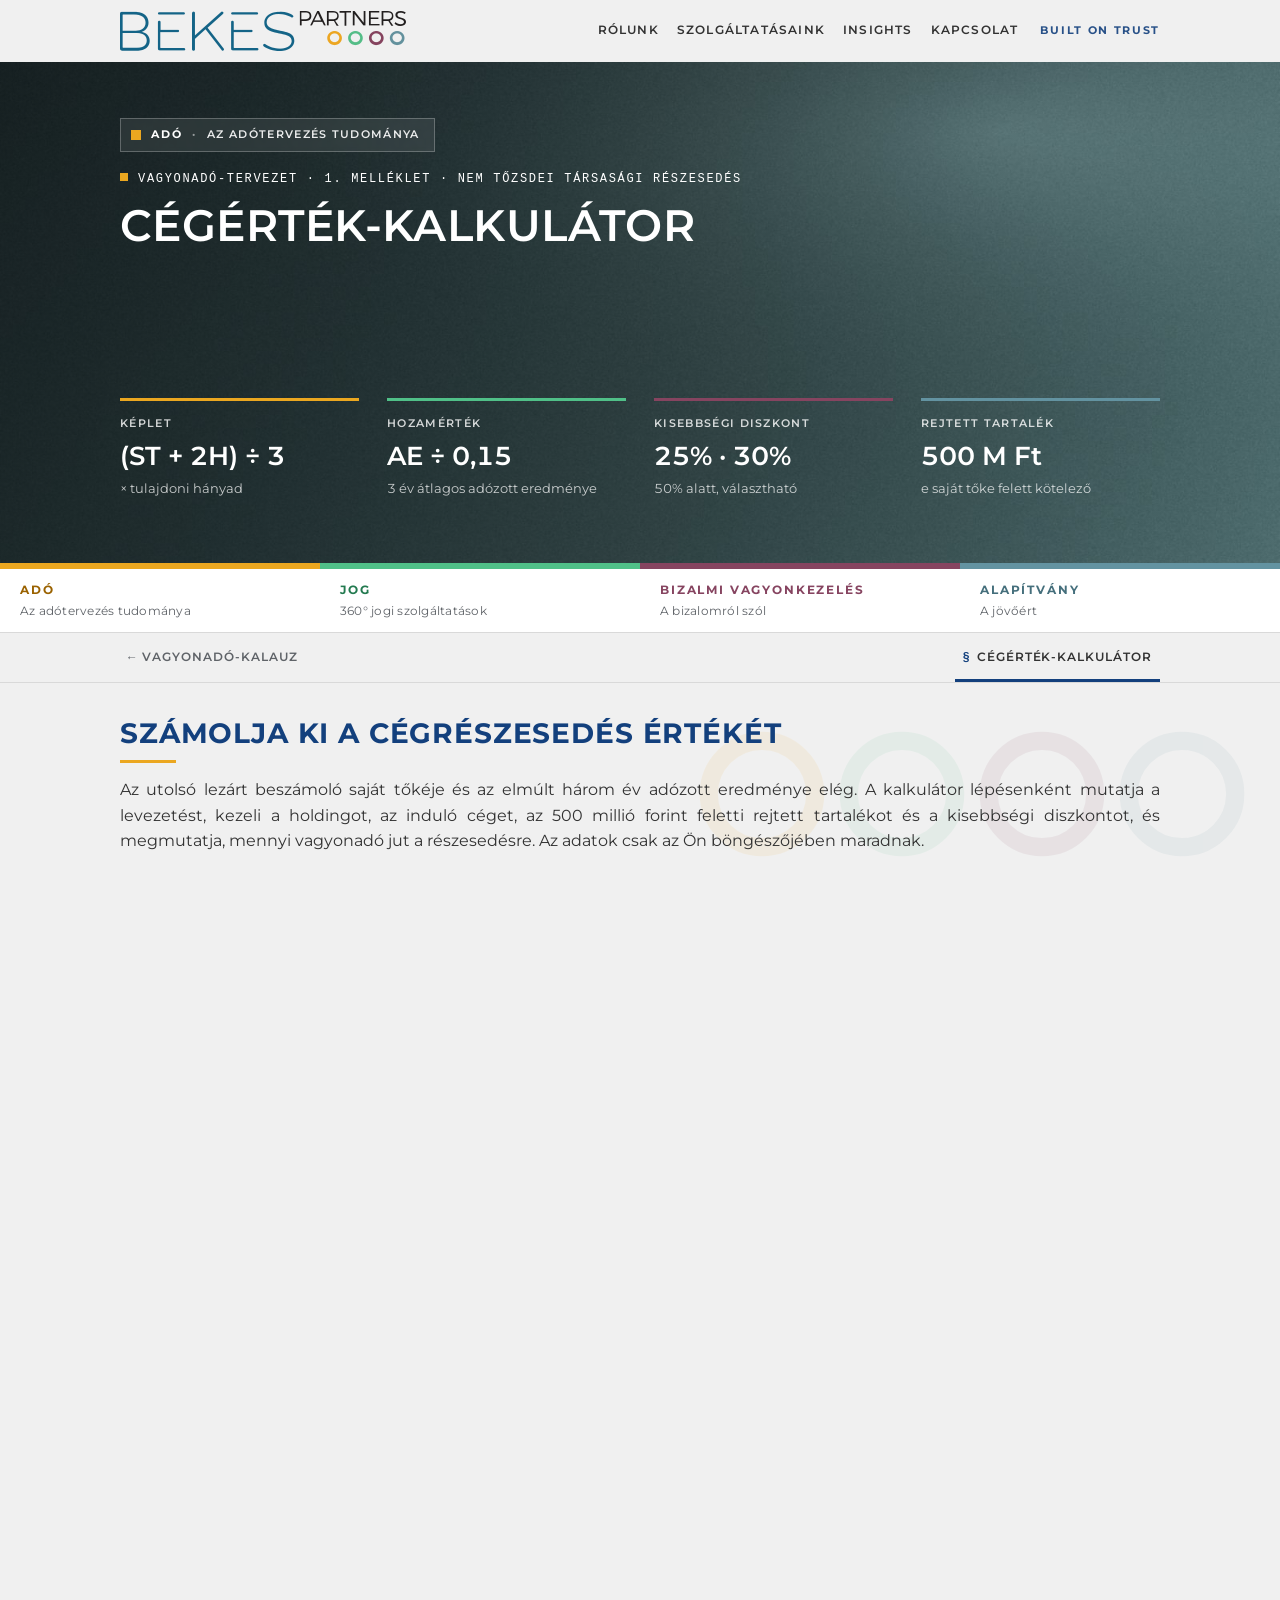
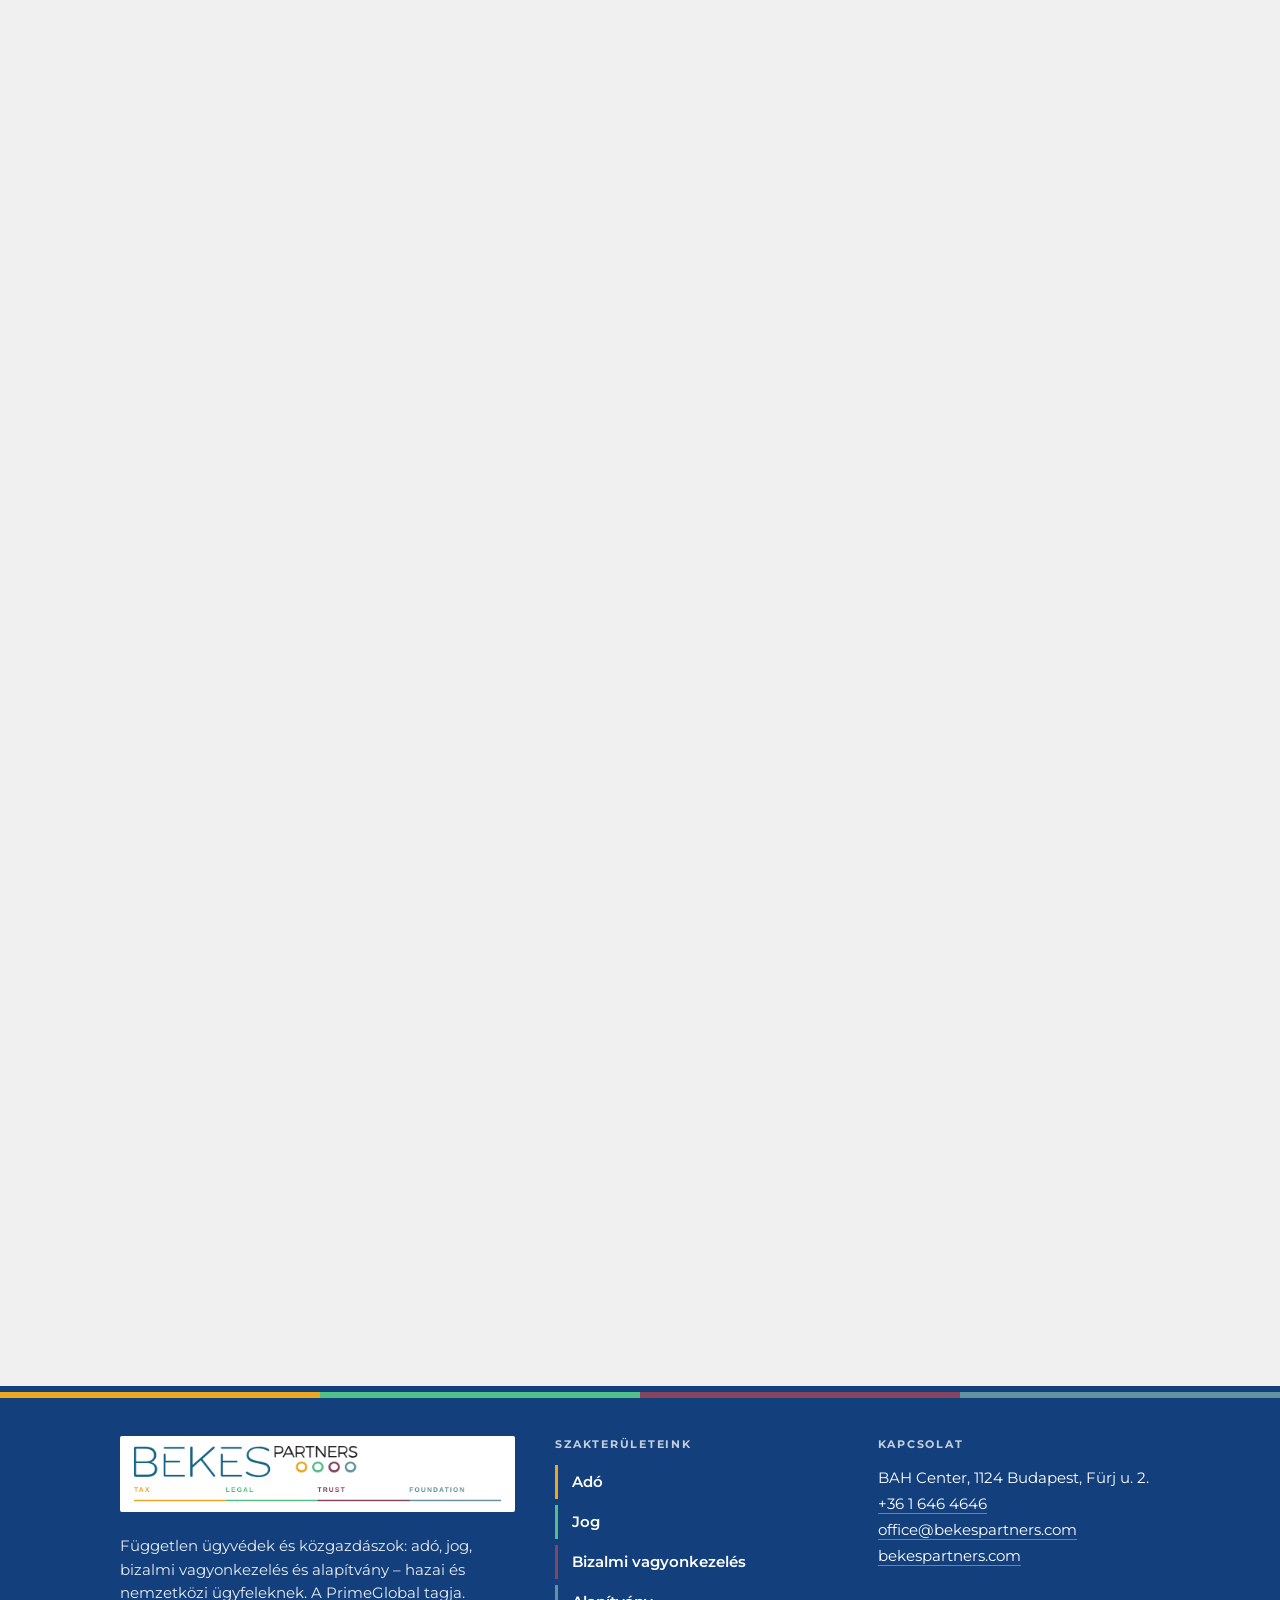
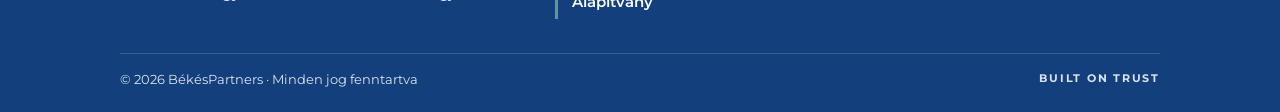
==== commit 0a818fd0: "T/930 törvényjavaslat (2026. 10. 27.) átvezetése – 1. ütem - II. fül: „Mi változott a benyújtott jav" ====
--- a/cegertek.html
+++ b/cegertek.html
@@ -122,9 +122,12 @@
           <div class="fld"><label for="c_dtl">Halasztott adókötelezettség</label><span class="sub">üresen hagyva a rejtett tartalék 15%-a <span class="ref">2. § 14. pont</span></span><div class="inp"><input type="number" step="any" min="0" id="c_dtl" inputmode="decimal"><span>M Ft</span></div></div>
         </div>
         <div class="kopts">
-          <label class="chk"><input type="checkbox" id="c_hold"> Holdingvállalkozás (a részesedések az eszközök legalább 90%-át adják) – csak a saját tőke számít <span class="ref">1. mell. II.</span></label>
+          <label class="chk"><input type="checkbox" id="c_hold"> Holdingvállalkozás (elsődleges célja részesedések birtoklása és irányítása; a részesedések, értékpapírok, pénzeszközök és a tulajdonolt cégekkel szembeni követelések az eszközök legalább 90%-a) – csak a saját tőke számít <span class="ref">1. mell. II., T/930 5. § 16. pont</span></label>
           <label class="chk"><input type="checkbox" id="c_new"> Jogelőd nélkül alapított társaság</label>
           <label class="chk"><input type="checkbox" id="c_kulf"> Külföldi társaság – saját tőkésítési ráta</label>
+        </div>
+        <div class="kopts" id="c_simprow" hidden>
+          <label class="chk"><input type="checkbox" id="c_simp"> Egyszerűsített értékelés: a saját tőke tulajdoni hányadra jutó része (választható, ha a saját tőke legfeljebb 100 M Ft) <span class="ref">T/930 15. § (9)</span></label>
         </div>
         <div class="grid3" id="c_newrow" hidden>
           <div class="fld"><label for="c_fd">Az alapítás éve</label><span class="sub">az alapítás évében és az azt követő két évben H = 0, kivéve ha ST &gt; 500 M Ft vagy H &gt; ST 25%-a <span class="ref">1. mell. III.</span></span><div class="inp"><input type="number" step="1" id="c_fd" inputmode="numeric"><span>év</span></div></div>
@@ -138,10 +141,11 @@
         <div class="grid3">
           <div class="fld"><label for="c_sh">Közvetlen tulajdoni hányad</label><div class="inp"><input type="number" step="any" min="0" max="100" id="c_sh" value="100" inputmode="decimal"><span>%</span></div></div>
           <div class="fld"><label for="c_ish">Közvetett tulajdoni hányad</label><span class="sub">más társaságon keresztül; a kisebbségi teszthez</span><div class="inp"><input type="number" step="any" min="0" max="100" id="c_ish" inputmode="decimal"><span>%</span></div></div>
+          <div class="fld"><label for="c_rel">Közeli hozzátartozók együttes hányada</label><span class="sub">házastárs, szülő, gyermek, testvér stb. (Ptk.) – a kisebbségi teszthez össze kell számítani; az élettársé nem <span class="ref">T/930 1. mell. V. d)</span></span><div class="inp"><input type="number" step="any" min="0" max="100" id="c_rel" inputmode="decimal"><span>%</span></div></div>
           <div class="fld"><label for="c_txv">Független eladás ára (100%-ra), ha volt</label><span class="sub">10% feletti részesedés független félnek, egy éven belül – figyelembe vehető <span class="ref">1. mell. V. c)</span></span><div class="inp"><input type="number" step="any" min="0" id="c_txv" inputmode="decimal"><span>M Ft</span></div></div>
         </div>
         <div class="kopts">
-          <label class="chk"><input type="checkbox" id="c_disc" checked> Kisebbségi diszkont alkalmazása (választható: 33%-ot elérő hányadnál 25%, az alatt 30%) <span class="ref">1. mell. V. b)</span></label>
+          <label class="chk"><input type="checkbox" id="c_disc" checked> Kisebbségi diszkont alkalmazása (választható: 33%-ot elérő együttes hányadnál 25%, az alatt 30%) <span class="ref">1. mell. V. b)</span></label>
           <label class="chk"><input type="checkbox" id="c_usetx"> A független eladás árát alkalmazom a képlet helyett</label>
         </div>
       </fieldset>
--- a/styles.css
+++ b/styles.css
@@ -200,7 +200,8 @@
 .prose ul,.prose ol{padding-left:1.25em;margin-bottom:0}
 .prose li + li{margin-top:7px}
 .intro{font-size:18px;color:var(--ink)}
-.ref{font-family:var(--f-mono);font-size:12px;color:var(--accent);background:var(--accent-soft);padding:1px 6px;border-radius:4px;white-space:nowrap;font-weight:600}
+.ref{font-family:var(--f-mono);font-size:12px;color:var(--accent);background:var(--accent-soft);padding:1px 6px;border-radius:4px;white-space:normal;font-weight:600;-webkit-box-decoration-break:clone;box-decoration-break:clone}
+.ref a.reflink{white-space:nowrap}
 .ref a.reflink{color:inherit;text-decoration:none;border-bottom:1px dotted currentColor}
 .ref a.reflink:hover,.ref a.reflink:focus-visible{border-bottom-style:solid;text-decoration:none}
 .ref a.reflink::after{content:"↗";font-size:9px;margin-left:3px;opacity:.7}
@@ -555,29 +556,42 @@
 .tab[aria-current="page"]{color:var(--ink);border-bottom-color:var(--accent)}
 .tab[aria-current="page"] .n{color:var(--accent)}
 
-/* Gyorsbecslő */
-.quick{background:var(--surface);border-bottom:1px solid var(--line);padding:34px 0 30px;position:relative;z-index:1}
-.quick-head{display:grid;grid-template-columns:minmax(0,1fr) minmax(0,1.4fr);gap:10px 40px;align-items:end;margin-bottom:18px}
-.quick-head .eyebrow{grid-column:1/-1}
-.quick-head h2{font-size:26px;font-weight:600;color:var(--accent);text-transform:uppercase;letter-spacing:.01em}
-.quick-head p{font-size:14.5px;color:var(--muted);line-height:1.55;text-align:left}
-.quick-form{display:grid;grid-template-columns:minmax(0,1.6fr) minmax(0,1fr);gap:22px 32px;align-items:start}
-.quick-grid{display:grid;grid-template-columns:repeat(3,minmax(0,1fr));gap:14px 16px}
+/* Gyorsbecslő – egysoros */
+.quick{background:var(--surface);border-bottom:1px solid var(--line);padding:16px 0 14px;position:relative;z-index:1}
+.quick-row{display:flex;align-items:center;gap:18px;flex-wrap:wrap}
+.q-main{display:flex;flex-direction:column;gap:2px;min-width:0}
+.q-lab{font-size:15px;font-weight:600;color:var(--accent);text-transform:uppercase;letter-spacing:.04em;white-space:nowrap}
+.q-sub{font-size:12.5px;color:var(--muted);white-space:nowrap}
+.q-input{display:flex;align-items:center;gap:10px;flex-wrap:wrap}
+.q-input .inp{width:170px}
+.q-chips{display:flex;gap:4px}
+.q-chips button{font:inherit;font-size:12px;font-weight:600;color:var(--accent);background:var(--accent-soft);border:0;padding:6px 9px;cursor:pointer}
+.q-chips button:hover{background:var(--accent);color:#fff}
+.q-mar{font-size:13.5px;min-height:0;white-space:nowrap}
+.q-break{flex-basis:100%;height:0}
+.q-out{display:flex;align-items:center;gap:10px;margin-left:auto;flex-wrap:wrap}
+.q-input input[readonly]{background:var(--accent-soft);color:var(--muted)}
+.q-tax{font-size:22px;font-weight:600;color:var(--accent);font-variant-numeric:tabular-nums;white-space:nowrap}
+.q-tax:empty{display:none}
+.q-range{font-size:12px;color:var(--muted);white-space:nowrap}
+.q-go{margin-top:0;font-size:12px;padding:10px 16px;white-space:nowrap}
+.q-go:disabled{opacity:.45;cursor:default}
+.q-details{margin-top:10px}
+.q-details summary{cursor:pointer;font-size:12.5px;font-weight:600;letter-spacing:.06em;text-transform:uppercase;color:var(--brand2-text);list-style:none;display:inline-flex;align-items:center;gap:6px}
+.q-details summary::-webkit-details-marker{display:none}
+.q-details summary::before{content:"▸";font-size:11px}
+.q-details[open] summary::before{content:"▾"}
+.quick-grid{display:grid;grid-template-columns:repeat(3,minmax(0,1fr));gap:12px 16px;margin-top:14px;padding-top:14px;border-top:1px dashed var(--line)}
 .qfld{display:flex;flex-direction:column;gap:4px;font-size:13px;font-weight:600;color:var(--ink)}
 .qfld small{font-weight:400;color:var(--muted);font-size:12px;line-height:1.35}
 .qfld small a{color:var(--brand2-text)}
 .qfld .inp{display:flex}
-.qopts{justify-content:flex-end;gap:8px;font-weight:400}
+.qopts{justify-content:center;gap:6px;font-weight:400}
 .qopts .chk{font-size:13px;min-height:0}
-.quick-out{background:var(--bg);border-left:6px solid var(--seg1);padding:18px 20px 20px}
-.qo-tax{font-size:34px;font-weight:600;color:var(--accent);line-height:1.1;margin-top:8px;font-variant-numeric:tabular-nums}
-.qo-lbl{font-size:12.5px;color:var(--muted);margin-top:4px}
 .qo-note{font-size:12px;color:var(--muted);margin-top:12px;line-height:1.45;text-align:left}
-.qo-btns{display:flex;gap:10px;flex-wrap:wrap;margin-top:14px}
-.qo-btns .cta{margin-top:0;text-decoration:none;font-size:12px;padding:10px 16px}
 .formula-cta .cta{text-decoration:none;margin-top:6px}
-@media (max-width:900px){.quick-head,.quick-form{grid-template-columns:minmax(0,1fr)}.quick-grid{grid-template-columns:repeat(2,minmax(0,1fr))}}
-@media (max-width:520px){.quick-grid{grid-template-columns:minmax(0,1fr)}.quick-head h2{font-size:22px}}
+@media (max-width:900px){.q-out{margin-left:0}.quick-grid{grid-template-columns:repeat(2,minmax(0,1fr))}}
+@media (max-width:600px){.quick-row{gap:10px}.q-main{width:100%}.q-input{width:100%}.q-input .inp{flex:1}.q-out{width:100%}.q-go{width:100%;justify-content:center}.quick-grid{grid-template-columns:minmax(0,1fr)}}
 body.kprint .quick{display:none !important}
 
 /* UX: menük, üres indulás, mobil eredménysáv, teljes kalauz, kapcsolat */
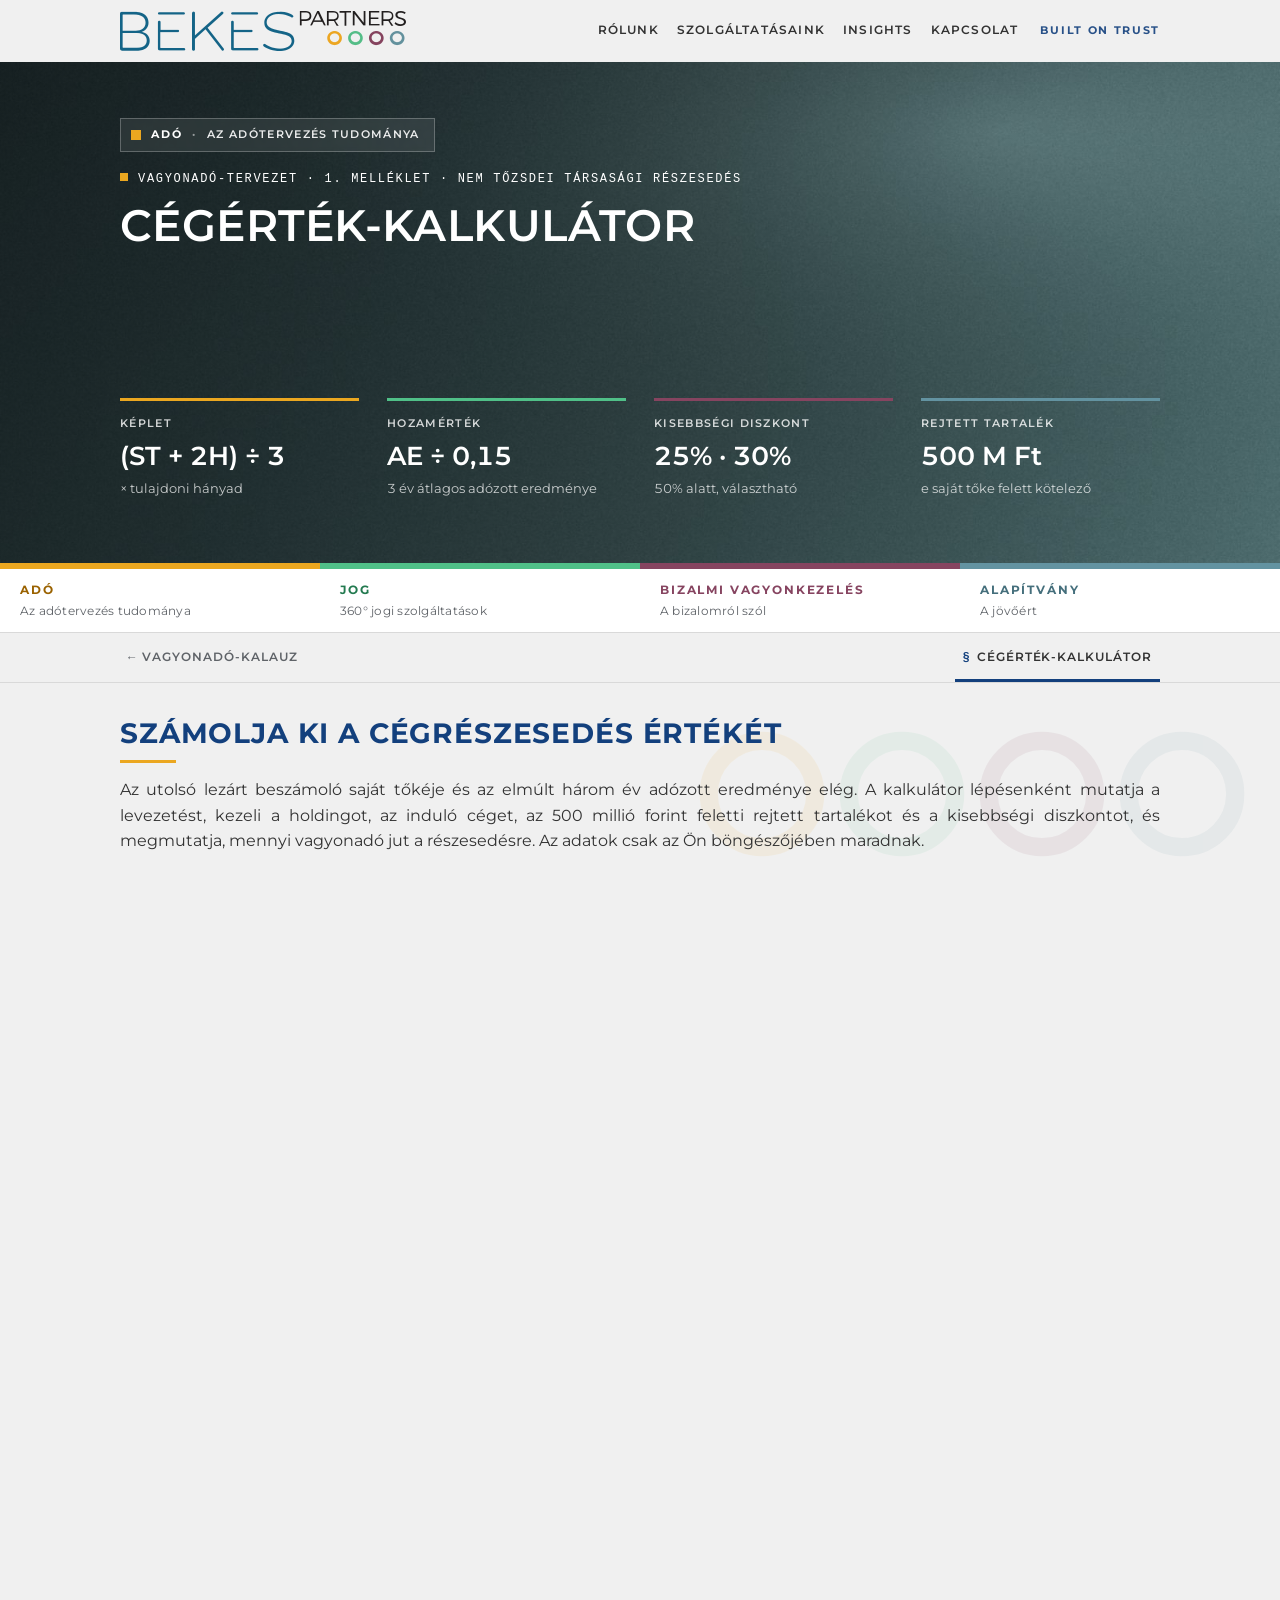
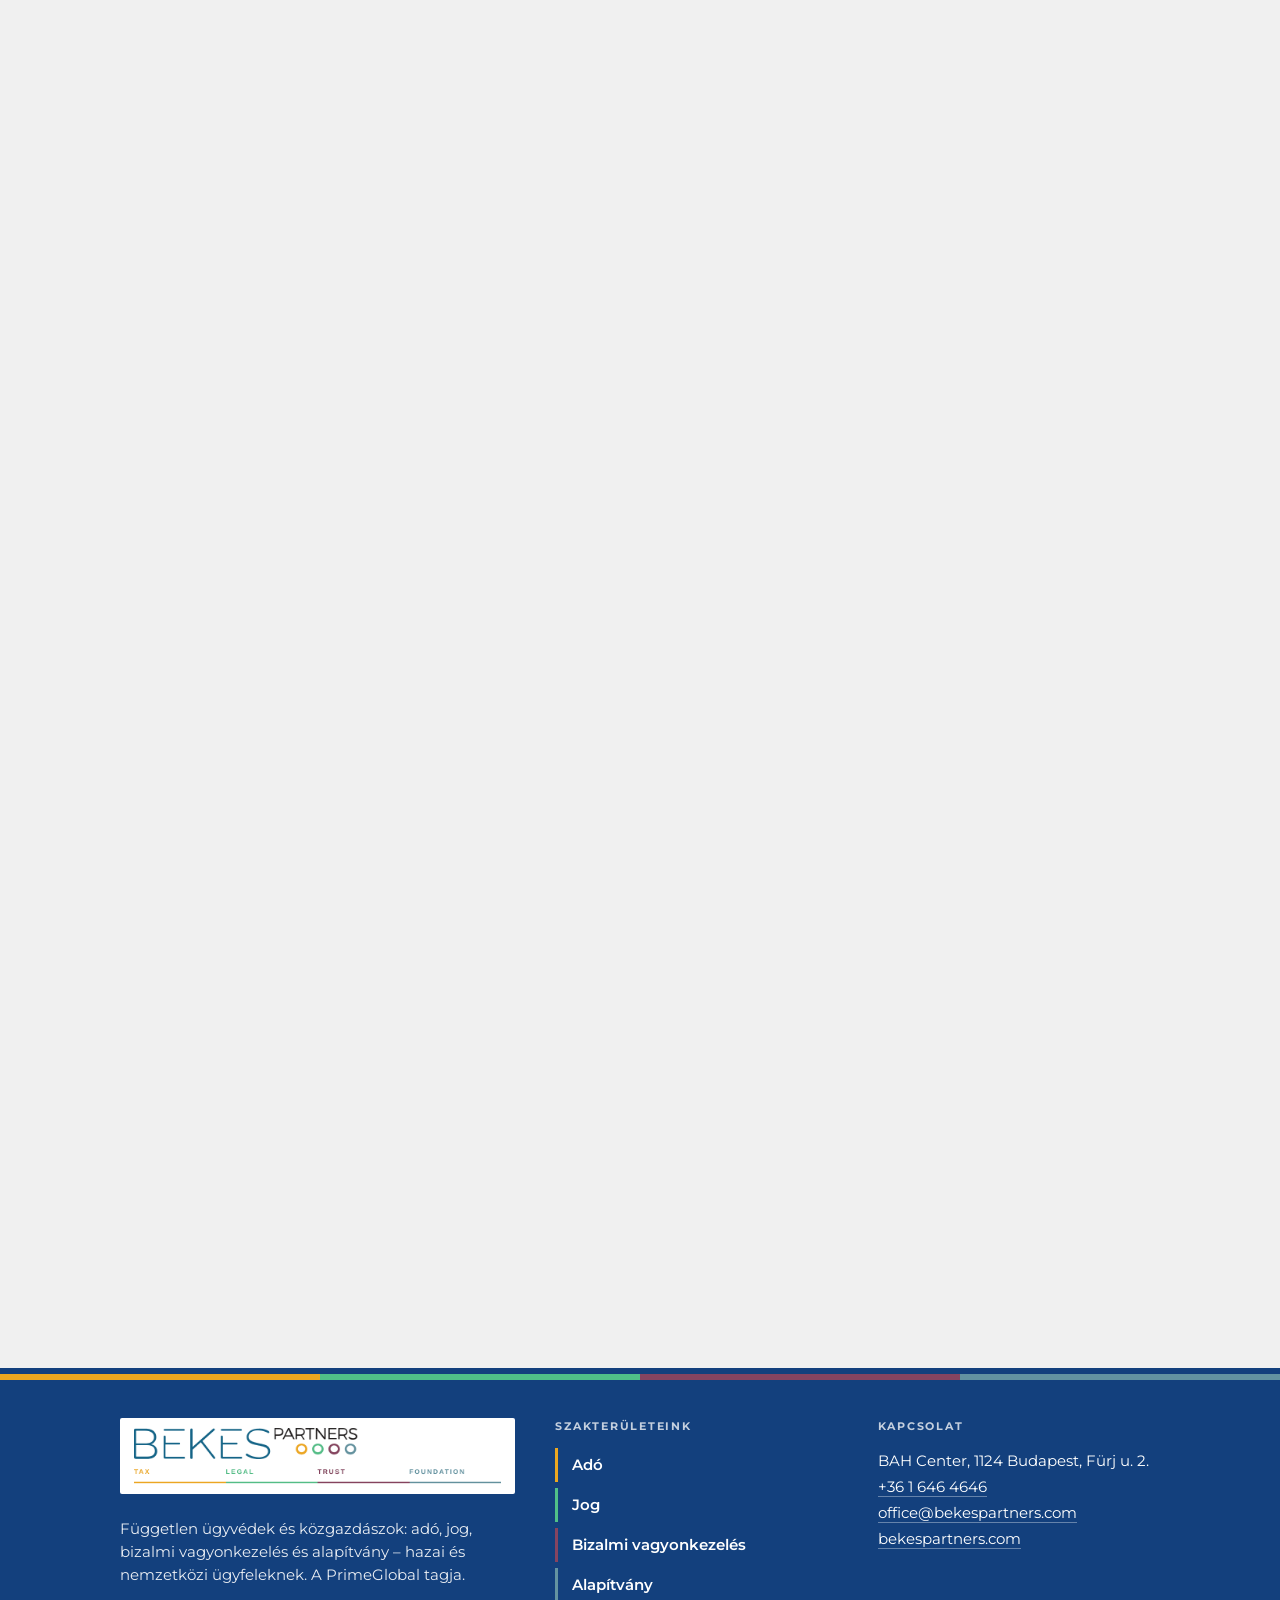
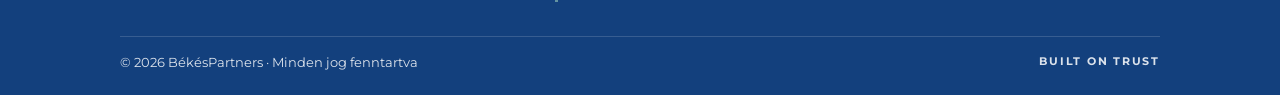
==== commit 84ec4fa8: "T/930 – 2. ütem: §-átszámozás és szöveg szerinti ellenőrzés a benyújtott javaslat alapján - minden §" ====
--- a/cegertek.html
+++ b/cegertek.html
@@ -108,7 +108,7 @@
     <form class="form" id="cf" autocomplete="off" novalidate>
       <fieldset>
         <legend>1. A társaság adatai</legend>
-        <p class="fhint">Az utolsó lezárt üzleti évi beszámoló szerint. Összegek millió forintban; külföldi társaságnál a december 31-i MNB-árfolyamon átszámítva. <span class="ref">12. § (3), 1. mell. I.</span></p>
+        <p class="fhint">Az utolsó lezárt üzleti évi beszámoló szerint. Összegek millió forintban; külföldi társaságnál a december 31-i MNB-árfolyamon átszámítva. <span class="ref">15. § (3), 1. mell. I.</span></p>
         <div class="grid3">
           <div class="fld"><label for="c_st">Saját tőke (ST)</label><span class="sub">az utolsó lezárt beszámoló szerint</span><div class="inp"><input type="number" step="any" id="c_st" inputmode="decimal"><span>M Ft</span></div></div>
           <div class="fld"><label for="c_fy">A beszámoló üzleti éve</label><span class="sub">naptári évnél jellemzően 2026</span><div class="inp"><input type="number" step="1" id="c_fy" value="2026" inputmode="numeric"><span>év</span></div></div>
@@ -119,15 +119,15 @@
         </div>
         <div class="grid3" id="c_hidden" hidden>
           <div class="fld"><label for="c_rt">Rejtett tartalék</label><span class="sub">befektetett ingatlan, részesedés, értékpapír: piaci − könyv szerinti érték, könyvvizsgáló által felülvizsgálva</span><div class="inp"><input type="number" step="any" min="0" id="c_rt" inputmode="decimal"><span>M Ft</span></div></div>
-          <div class="fld"><label for="c_dtl">Halasztott adókötelezettség</label><span class="sub">üresen hagyva a rejtett tartalék 15%-a <span class="ref">2. § 14. pont</span></span><div class="inp"><input type="number" step="any" min="0" id="c_dtl" inputmode="decimal"><span>M Ft</span></div></div>
+          <div class="fld"><label for="c_dtl">Halasztott adókötelezettség</label><span class="sub">üresen hagyva a rejtett tartalék 15%-a <span class="ref">5. § 15. pont</span></span><div class="inp"><input type="number" step="any" min="0" id="c_dtl" inputmode="decimal"><span>M Ft</span></div></div>
         </div>
         <div class="kopts">
-          <label class="chk"><input type="checkbox" id="c_hold"> Holdingvállalkozás (elsődleges célja részesedések birtoklása és irányítása; a részesedések, értékpapírok, pénzeszközök és a tulajdonolt cégekkel szembeni követelések az eszközök legalább 90%-a) – csak a saját tőke számít <span class="ref">1. mell. II., T/930 5. § 16. pont</span></label>
+          <label class="chk"><input type="checkbox" id="c_hold"> Holdingvállalkozás (elsődleges célja részesedések birtoklása és irányítása; a részesedések, értékpapírok, pénzeszközök és a tulajdonolt cégekkel szembeni követelések az eszközök legalább 90%-a) – csak a saját tőke számít <span class="ref">1. mell. II., 5. § 16. pont</span></label>
           <label class="chk"><input type="checkbox" id="c_new"> Jogelőd nélkül alapított társaság</label>
           <label class="chk"><input type="checkbox" id="c_kulf"> Külföldi társaság – saját tőkésítési ráta</label>
         </div>
         <div class="kopts" id="c_simprow" hidden>
-          <label class="chk"><input type="checkbox" id="c_simp"> Egyszerűsített értékelés: a saját tőke tulajdoni hányadra jutó része (választható, ha a saját tőke legfeljebb 100 M Ft) <span class="ref">T/930 15. § (9)</span></label>
+          <label class="chk"><input type="checkbox" id="c_simp"> Egyszerűsített értékelés: a saját tőke tulajdoni hányadra jutó része (választható, ha a saját tőke legfeljebb 100 M Ft) <span class="ref">15. § (9)</span></label>
         </div>
         <div class="grid3" id="c_newrow" hidden>
           <div class="fld"><label for="c_fd">Az alapítás éve</label><span class="sub">az alapítás évében és az azt követő két évben H = 0, kivéve ha ST &gt; 500 M Ft vagy H &gt; ST 25%-a <span class="ref">1. mell. III.</span></span><div class="inp"><input type="number" step="1" id="c_fd" inputmode="numeric"><span>év</span></div></div>
@@ -141,11 +141,11 @@
         <div class="grid3">
           <div class="fld"><label for="c_sh">Közvetlen tulajdoni hányad</label><div class="inp"><input type="number" step="any" min="0" max="100" id="c_sh" value="100" inputmode="decimal"><span>%</span></div></div>
           <div class="fld"><label for="c_ish">Közvetett tulajdoni hányad</label><span class="sub">más társaságon keresztül; a kisebbségi teszthez</span><div class="inp"><input type="number" step="any" min="0" max="100" id="c_ish" inputmode="decimal"><span>%</span></div></div>
-          <div class="fld"><label for="c_rel">Közeli hozzátartozók együttes hányada</label><span class="sub">házastárs, szülő, gyermek, testvér stb. (Ptk.) – a kisebbségi teszthez össze kell számítani; az élettársé nem <span class="ref">T/930 1. mell. V. d)</span></span><div class="inp"><input type="number" step="any" min="0" max="100" id="c_rel" inputmode="decimal"><span>%</span></div></div>
-          <div class="fld"><label for="c_txv">Független eladás ára (100%-ra), ha volt</label><span class="sub">10% feletti részesedés független félnek, egy éven belül – figyelembe vehető <span class="ref">1. mell. V. c)</span></span><div class="inp"><input type="number" step="any" min="0" id="c_txv" inputmode="decimal"><span>M Ft</span></div></div>
+          <div class="fld"><label for="c_rel">Közeli hozzátartozók együttes hányada</label><span class="sub">házastárs, szülő, gyermek, testvér stb. (Ptk.) – a kisebbségi teszthez össze kell számítani; az élettársé nem <span class="ref">1. mell. V. d)</span></span><div class="inp"><input type="number" step="any" min="0" max="100" id="c_rel" inputmode="decimal"><span>%</span></div></div>
+          <div class="fld"><label for="c_txv">Független eladás ára (100%-ra), ha volt</label><span class="sub">10% feletti részesedés független félnek, egy éven belül – figyelembe vehető <span class="ref">1. mell. V. e)</span></span><div class="inp"><input type="number" step="any" min="0" id="c_txv" inputmode="decimal"><span>M Ft</span></div></div>
         </div>
         <div class="kopts">
-          <label class="chk"><input type="checkbox" id="c_disc" checked> Kisebbségi diszkont alkalmazása (választható: 33%-ot elérő együttes hányadnál 25%, az alatt 30%) <span class="ref">1. mell. V. b)</span></label>
+          <label class="chk"><input type="checkbox" id="c_disc" checked> Kisebbségi diszkont alkalmazása (választható: 33%-ot elérő együttes hányadnál 25%, az alatt 30%) <span class="ref">1. mell. V. d)</span></label>
           <label class="chk"><input type="checkbox" id="c_usetx"> A független eladás árát alkalmazom a képlet helyett</label>
         </div>
       </fieldset>
@@ -173,10 +173,10 @@
     <h3>Miért ad a képlet mást, mint a piaci érték?</h3>
     <p>A tervezet a saját tőkét egyharmad, a tőkésített nyereségképességet kétharmad súllyal veszi figyelembe: <strong>V = ST ÷ 3 + 4,44 × átlagos adózott eredmény</strong>, ami implicit módon 6,67-szeres P/E szorzót jelent. Magas jövedelmezőségű, alacsony tőkéjű társaságnál (szolgáltató, tanácsadó cégek) az érték a könyv szerinti tőke többszöröse; veszteséges vagy alacsony hozamú, tőkeintenzív társaságnál a saját tőke egyharmadáig süllyedhet, mert negatív átlagnál H = 0. <span class="ref">1. mell. I.</span></p>
     <ul>
-      <li><strong>Holding</strong> (a részesedések az eszközök legalább 90%-át adják): V = ST × hányad, hozamelem nélkül. <span class="ref">1. mell. II., 2. § 15. pont</span></li>
+      <li><strong>Holding</strong> (a részesedések az eszközök legalább 90%-át adják): V = ST × hányad, hozamelem nélkül. <span class="ref">1. mell. II., 5. § 16. pont</span></li>
       <li><strong>Induló cég:</strong> az alapítás évében és az azt követő két évben H = 0, kivéve ha a saját tőke meghaladja az 500 millió Ft-ot, vagy a hozamérték a saját tőke 25%-át. <span class="ref">1. mell. III.</span></li>
-      <li><strong>500 millió Ft feletti saját tőke:</strong> a rejtett tartalékkal (piaci és könyv szerinti érték különbözete, halasztott adóval csökkentve) növelt saját tőke számít; a társaság a beszámoló elfogadása után 30 napon belül adatot szolgáltat. <span class="ref">1. mell. IV., 30. §</span></li>
-      <li><strong>Független cégértékelés</strong> csak hiányzó adat, lényeges változás vagy különleges részvényjogok esetén, legalább két módszerrel, minősített értékelőtől. <span class="ref">12. § (4)–(7)</span></li>
+      <li><strong>500 millió Ft feletti saját tőke:</strong> a rejtett tartalékkal (piaci és könyv szerinti érték különbözete, halasztott adóval csökkentve) növelt saját tőke számít; a társaság a beszámoló elfogadása után 30 napon belül adatot szolgáltat. <span class="ref">1. mell. IV., 34. §</span></li>
+      <li><strong>Független cégértékelés</strong> csak hiányzó adat, lényeges változás vagy különleges részvényjogok esetén, legalább két módszerrel, minősített értékelőtől. <span class="ref">15. § (4)–(7)</span></li>
       <li>Anyavállalatnál a <strong>konszolidált</strong> beszámoló adatai az irányadók. <span class="ref">1. mell. VII.</span></li>
     </ul>
     <div class="contact-cta">
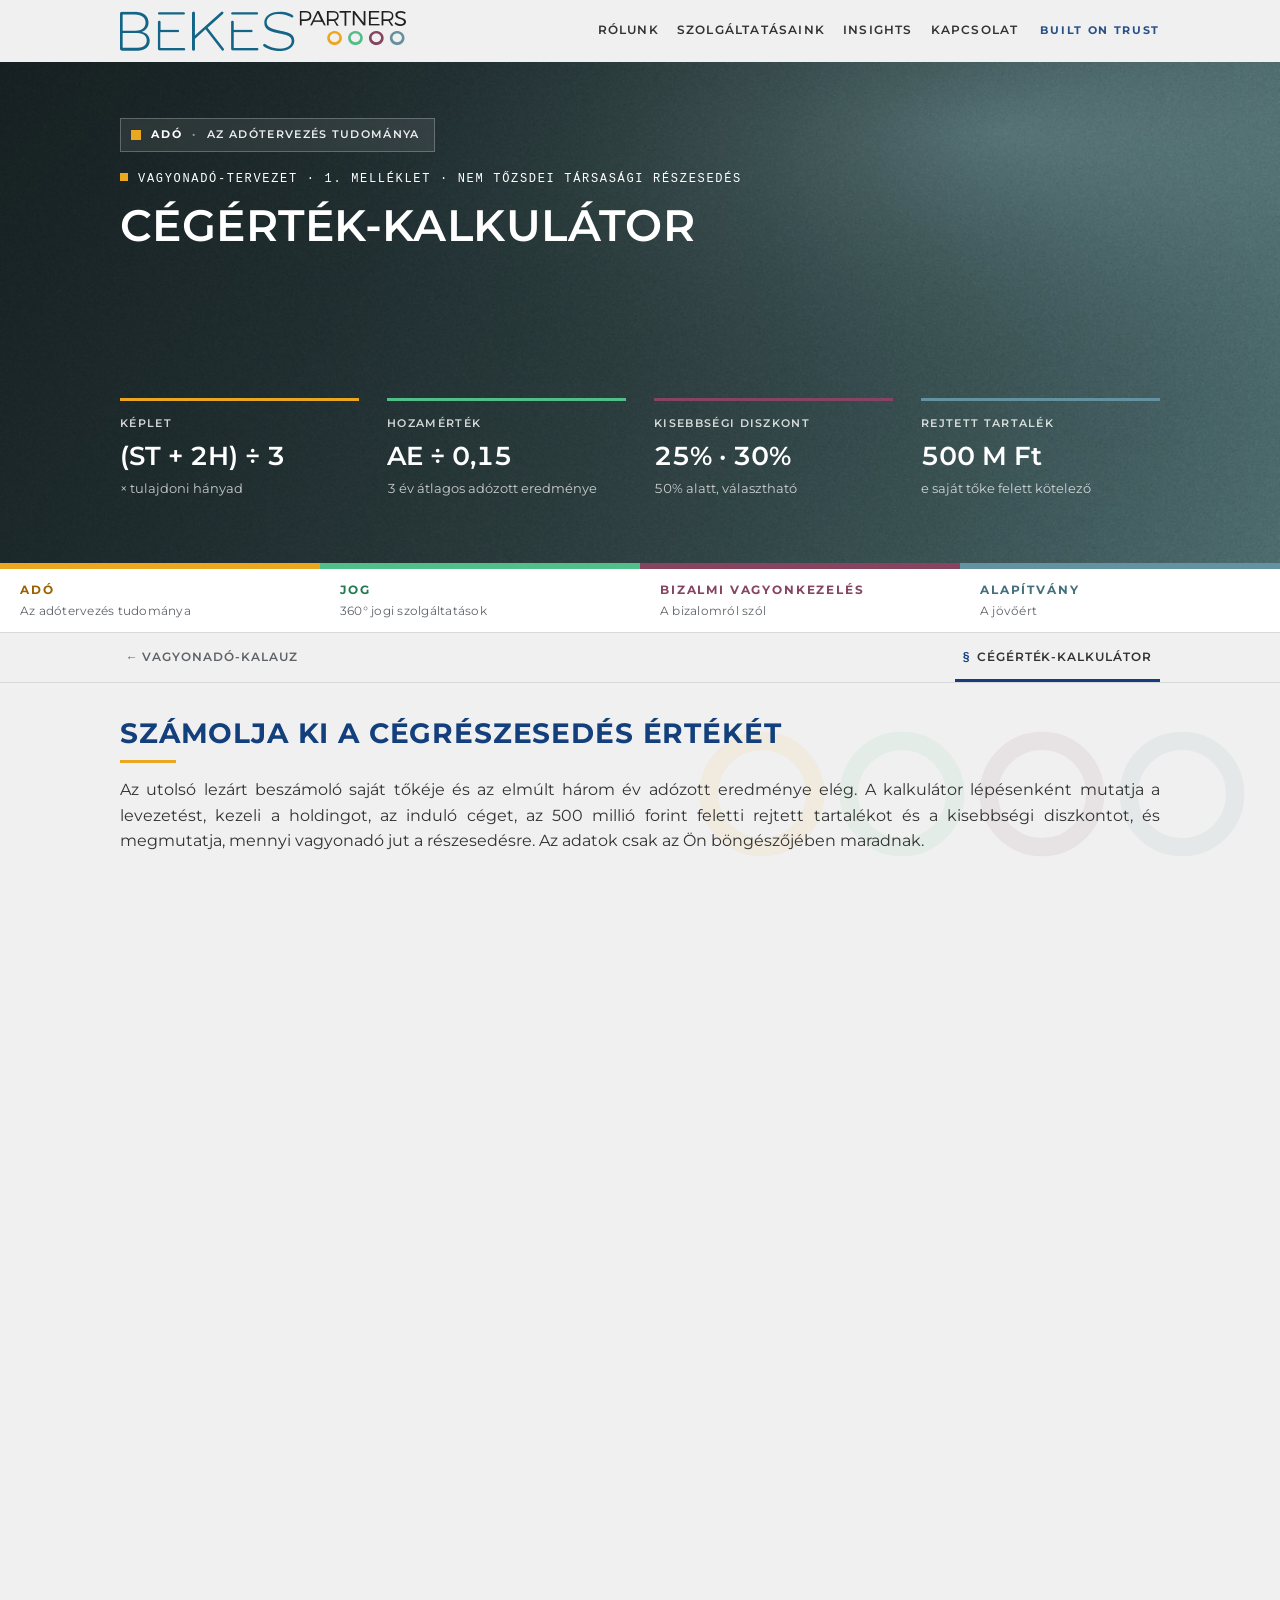
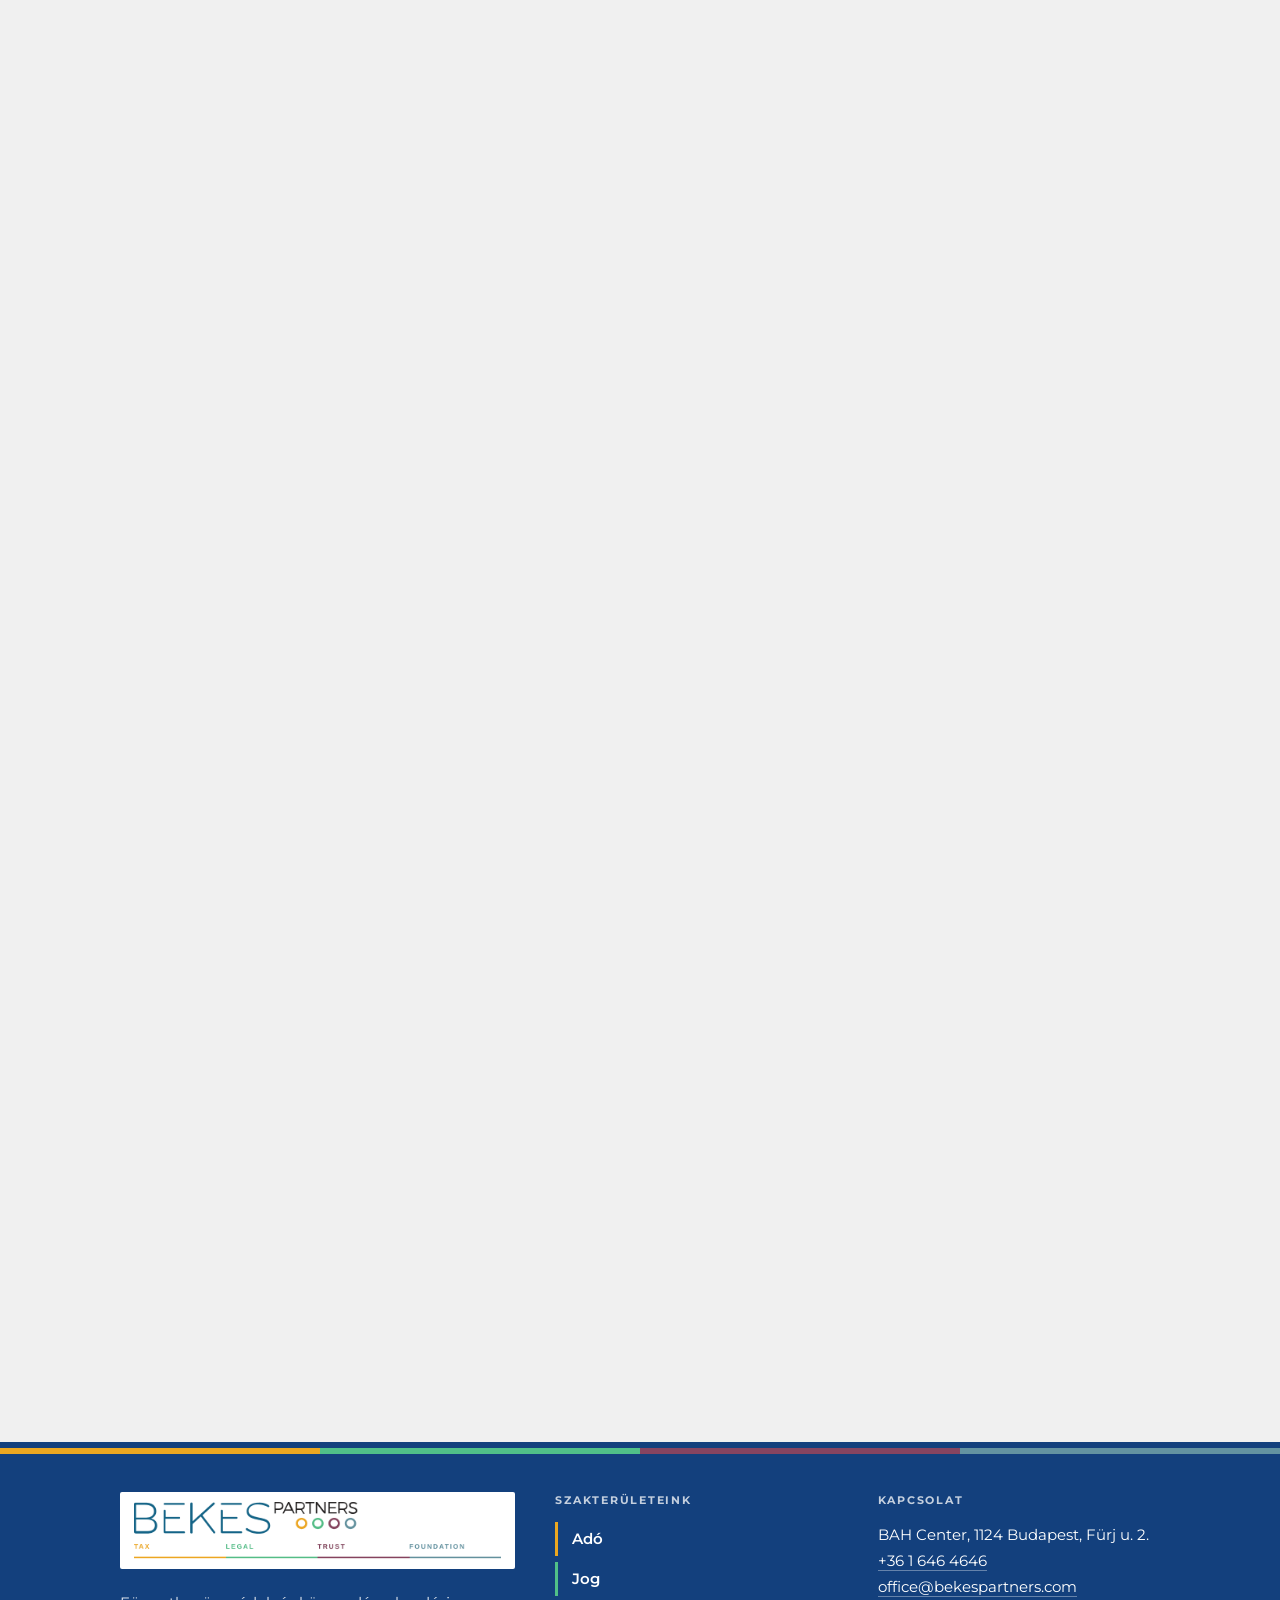
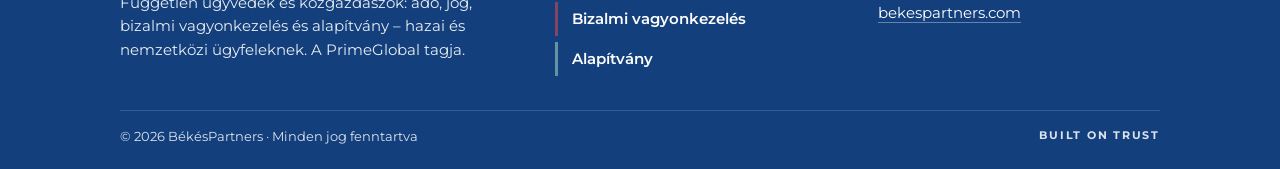
==== commit 71b2968b: "Független felülvizsgálatok (adójogi, matematikai, technikai-biztonsági) utáni javítások Adójog (T/93" ====
--- a/cegertek.html
+++ b/cegertek.html
@@ -15,6 +15,7 @@
 <meta property="og:title" content="Cégérték-kalkulátor – nem tőzsdei cégrészesedés értéke a vagyonadó-tervezet szerint">
 <meta property="og:description" content="Számolja ki, mennyit ér a cége a 2026-os vagyonadó-tervezet képlete szerint, és mennyi vagyonadó jut a részesedésére.">
 <meta property="og:image" content="https://cr4j7sbkg2-afk.github.io/vagyonado-kalauz2026/hero.jpg">
+<link rel="canonical" href="https://cr4j7sbkg2-afk.github.io/vagyonado-kalauz2026/cegertek.html">
 <meta property="og:url" content="https://cr4j7sbkg2-afk.github.io/vagyonado-kalauz2026/cegertek.html">
 <meta name="twitter:card" content="summary_large_image">
 <script type="application/ld+json">{"@context":"https://schema.org","@type":"WebApplication","name":"Cégérték-kalkulátor","applicationCategory":"FinanceApplication","inLanguage":"hu","author":{"@type":"Organization","name":"BékésPartners","url":"https://www.bekespartners.com/"}}</script>
@@ -122,7 +123,7 @@
           <div class="fld"><label for="c_dtl">Halasztott adókötelezettség</label><span class="sub">üresen hagyva a rejtett tartalék 15%-a <span class="ref">5. § 15. pont</span></span><div class="inp"><input type="number" step="any" min="0" id="c_dtl" inputmode="decimal"><span>M Ft</span></div></div>
         </div>
         <div class="kopts">
-          <label class="chk"><input type="checkbox" id="c_hold"> Holdingvállalkozás (elsődleges célja részesedések birtoklása és irányítása; a részesedések, értékpapírok, pénzeszközök és a tulajdonolt cégekkel szembeni követelések az eszközök legalább 90%-a) – csak a saját tőke számít <span class="ref">1. mell. II., 5. § 16. pont</span></label>
+          <label class="chk"><input type="checkbox" id="c_hold"> Holdingvállalkozás (elsődleges célja részesedések birtoklása és irányítása; a részesedések, értékpapírok, egyéb befektetett pénzügyi eszközök, pénzeszközök, saját célra használt ingatlanok és a tulajdonolt cégekkel szembeni követelések az eszközök legalább 90%-a) – csak a saját tőke számít <span class="ref">1. mell. II., 5. § 16. pont</span></label>
           <label class="chk"><input type="checkbox" id="c_new"> Jogelőd nélkül alapított társaság</label>
           <label class="chk"><input type="checkbox" id="c_kulf"> Külföldi társaság – saját tőkésítési ráta</label>
         </div>
@@ -175,7 +176,7 @@
     <ul>
       <li><strong>Holding</strong> (a részesedések az eszközök legalább 90%-át adják): V = ST × hányad, hozamelem nélkül. <span class="ref">1. mell. II., 5. § 16. pont</span></li>
       <li><strong>Induló cég:</strong> az alapítás évében és az azt követő két évben H = 0, kivéve ha a saját tőke meghaladja az 500 millió Ft-ot, vagy a hozamérték a saját tőke 25%-át. <span class="ref">1. mell. III.</span></li>
-      <li><strong>500 millió Ft feletti saját tőke:</strong> a rejtett tartalékkal (piaci és könyv szerinti érték különbözete, halasztott adóval csökkentve) növelt saját tőke számít; a társaság a beszámoló elfogadása után 30 napon belül adatot szolgáltat. <span class="ref">1. mell. IV., 34. §</span></li>
+      <li><strong>500 millió Ft feletti saját tőke:</strong> a rejtett tartalékkal (piaci és könyv szerinti érték különbözete, halasztott adóval csökkentve) növelt saját tőke számít; a társaság a beszámoló elfogadása után 30 napon belül adatot szolgáltat, de csak akkor, ha legalább egy tulajdonos kéri; könyvvizsgálói felülvizsgálat nem kell, ha a piaci értéket a törvény szerinti számítás adja. <span class="ref">1. mell. IV. c), 34. § (1)–(2)</span></li>
       <li><strong>Független cégértékelés</strong> csak hiányzó adat, lényeges változás vagy különleges részvényjogok esetén, legalább két módszerrel, minősített értékelőtől. <span class="ref">15. § (4)–(7)</span></li>
       <li>Anyavállalatnál a <strong>konszolidált</strong> beszámoló adatai az irányadók. <span class="ref">1. mell. VII.</span></li>
     </ul>
@@ -191,7 +192,7 @@
         <a class="cta outline" href="index.html#teszt">Vissza a vagyonadó-kalkulátorhoz</a>
       </div>
     </div>
-    <p class="disclaimer">A kalkulátor a kormany.hu-n közzétett 2026. évi vagyonadó-törvénytervezet 1. melléklete szerint számol. A végleges törvény eltérhet; a számított érték nem minősül cégértékelésnek és adótanácsadásnak. <strong>A §-hivatkozások kattinthatók</strong> – a tervezet szövegét nyitják meg új lapon.</p>
+    <p class="disclaimer">A kalkulátor az Országgyűlésnek benyújtott T/930 vagyonadó-törvényjavaslat 1. melléklete és 15. §-a szerint számol. A kihirdetett törvény eltérhet; a számított érték nem minősül cégértékelésnek és adótanácsadásnak. <strong>A §-hivatkozások kattinthatók</strong> – a tervezet szövegét nyitják meg új lapon.</p>
   </div>
 </section>
 </main>
--- a/styles.css
+++ b/styles.css
@@ -44,11 +44,9 @@
 @font-face{font-family:"Playfair Display";font-style:normal;font-weight:400;font-display:swap;src:url("fonts/playfair-display-latin-ext-400-normal.woff2") format("woff2");unicode-range:U+0100-02BA,U+02BD-02C5,U+02C7-02CC,U+02CE-02D7,U+02DD-02FF,U+0304,U+0308,U+0329,U+1D00-1DBF,U+1E00-1E9F,U+1EF2-1EFF,U+2020,U+20A0-20AB,U+20AD-20C0,U+2113,U+2C60-2C7F,U+A720-A7FF}
 @font-face{font-family:"Playfair Display";font-style:normal;font-weight:600;font-display:swap;src:url("fonts/playfair-display-latin-ext-600-normal.woff2") format("woff2");unicode-range:U+0100-02BA,U+02BD-02C5,U+02C7-02CC,U+02CE-02D7,U+02DD-02FF,U+0304,U+0308,U+0329,U+1D00-1DBF,U+1E00-1E9F,U+1EF2-1EFF,U+2020,U+20A0-20AB,U+20AD-20C0,U+2113,U+2C60-2C7F,U+A720-A7FF}
 @font-face{font-family:"Montserrat";font-style:normal;font-weight:400;font-display:swap;src:url("fonts/montserrat-latin-400-normal.woff2") format("woff2");unicode-range:U+0000-00FF,U+0131,U+0152-0153,U+02BB-02BC,U+02C6,U+02DA,U+02DC,U+0304,U+0308,U+0329,U+2000-206F,U+20AC,U+2122,U+2191,U+2193,U+2212,U+2215,U+FEFF,U+FFFD}
-@font-face{font-family:"Montserrat";font-style:normal;font-weight:600;font-display:swap;src:url("fonts/montserrat-latin-500-normal.woff2") format("woff2");unicode-range:U+0000-00FF,U+0131,U+0152-0153,U+02BB-02BC,U+02C6,U+02DA,U+02DC,U+0304,U+0308,U+0329,U+2000-206F,U+20AC,U+2122,U+2191,U+2193,U+2212,U+2215,U+FEFF,U+FFFD}
 @font-face{font-family:"Montserrat";font-style:normal;font-weight:600;font-display:swap;src:url("fonts/montserrat-latin-600-normal.woff2") format("woff2");unicode-range:U+0000-00FF,U+0131,U+0152-0153,U+02BB-02BC,U+02C6,U+02DA,U+02DC,U+0304,U+0308,U+0329,U+2000-206F,U+20AC,U+2122,U+2191,U+2193,U+2212,U+2215,U+FEFF,U+FFFD}
 @font-face{font-family:"Montserrat";font-style:normal;font-weight:700;font-display:swap;src:url("fonts/montserrat-latin-700-normal.woff2") format("woff2");unicode-range:U+0000-00FF,U+0131,U+0152-0153,U+02BB-02BC,U+02C6,U+02DA,U+02DC,U+0304,U+0308,U+0329,U+2000-206F,U+20AC,U+2122,U+2191,U+2193,U+2212,U+2215,U+FEFF,U+FFFD}
 @font-face{font-family:"Montserrat";font-style:normal;font-weight:400;font-display:swap;src:url("fonts/montserrat-latin-ext-400-normal.woff2") format("woff2");unicode-range:U+0100-02BA,U+02BD-02C5,U+02C7-02CC,U+02CE-02D7,U+02DD-02FF,U+0304,U+0308,U+0329,U+1D00-1DBF,U+1E00-1E9F,U+1EF2-1EFF,U+2020,U+20A0-20AB,U+20AD-20C0,U+2113,U+2C60-2C7F,U+A720-A7FF}
-@font-face{font-family:"Montserrat";font-style:normal;font-weight:600;font-display:swap;src:url("fonts/montserrat-latin-ext-500-normal.woff2") format("woff2");unicode-range:U+0100-02BA,U+02BD-02C5,U+02C7-02CC,U+02CE-02D7,U+02DD-02FF,U+0304,U+0308,U+0329,U+1D00-1DBF,U+1E00-1E9F,U+1EF2-1EFF,U+2020,U+20A0-20AB,U+20AD-20C0,U+2113,U+2C60-2C7F,U+A720-A7FF}
 @font-face{font-family:"Montserrat";font-style:normal;font-weight:600;font-display:swap;src:url("fonts/montserrat-latin-ext-600-normal.woff2") format("woff2");unicode-range:U+0100-02BA,U+02BD-02C5,U+02C7-02CC,U+02CE-02D7,U+02DD-02FF,U+0304,U+0308,U+0329,U+1D00-1DBF,U+1E00-1E9F,U+1EF2-1EFF,U+2020,U+20A0-20AB,U+20AD-20C0,U+2113,U+2C60-2C7F,U+A720-A7FF}
 @font-face{font-family:"Montserrat";font-style:normal;font-weight:700;font-display:swap;src:url("fonts/montserrat-latin-ext-700-normal.woff2") format("woff2");unicode-range:U+0100-02BA,U+02BD-02C5,U+02C7-02CC,U+02CE-02D7,U+02DD-02FF,U+0304,U+0308,U+0329,U+1D00-1DBF,U+1E00-1E9F,U+1EF2-1EFF,U+2020,U+20A0-20AB,U+20AD-20C0,U+2113,U+2C60-2C7F,U+A720-A7FF}
 
@@ -621,9 +619,8 @@
 .lead-short{display:none}
 @media (max-width:720px){
   .lead-full{display:none}.lead-short{display:block}
-  :root[data-hdr="hero"] .masthead .facts{display:flex;overflow-x:auto;scroll-snap-type:x mandatory;gap:14px;padding-bottom:6px;margin-top:22px;scrollbar-width:none}
-  :root[data-hdr="hero"] .masthead .facts::-webkit-scrollbar{display:none}
-  :root[data-hdr="hero"] .masthead .facts div{flex:0 0 72%;scroll-snap-align:start}
+  :root[data-hdr="hero"] .masthead .facts{display:grid;grid-template-columns:repeat(2,minmax(0,1fr));gap:16px 18px;margin-top:22px}
+  :root[data-hdr="hero"] .masthead .facts dd{font-size:21px}
 }
 .tab-all{margin-left:auto}
 body.all-view .panel{display:block !important}
@@ -698,6 +695,10 @@
 
 /* Nyomtatás: csak a jelentés */
 @media print{
+  .wm,.brandbar,.practice-rule,.site-footer,.tabbar,.kmini,.quick,.reveal-hint{display:none !important}
+  .masthead{background:none !important;color:#000 !important;border:0}
+  .masthead h1,.masthead .lead,.masthead .facts dt,.masthead .facts dd,.masthead .facts dd small,.masthead .eyebrow{color:#000 !important}
+  body{background:#fff}
   body.kprint .wm,body.kprint .brandbar,body.kprint .masthead,body.kprint .practice-rule,body.kprint .site-footer,body.kprint .tabbar,body.kprint .panel:not(#teszt),body.kprint #teszt > *:not(#kReport){display:none !important}
   body.kprint #kReport{display:block !important;color:#000;font-size:11pt}
   body.kprint{background:#fff}
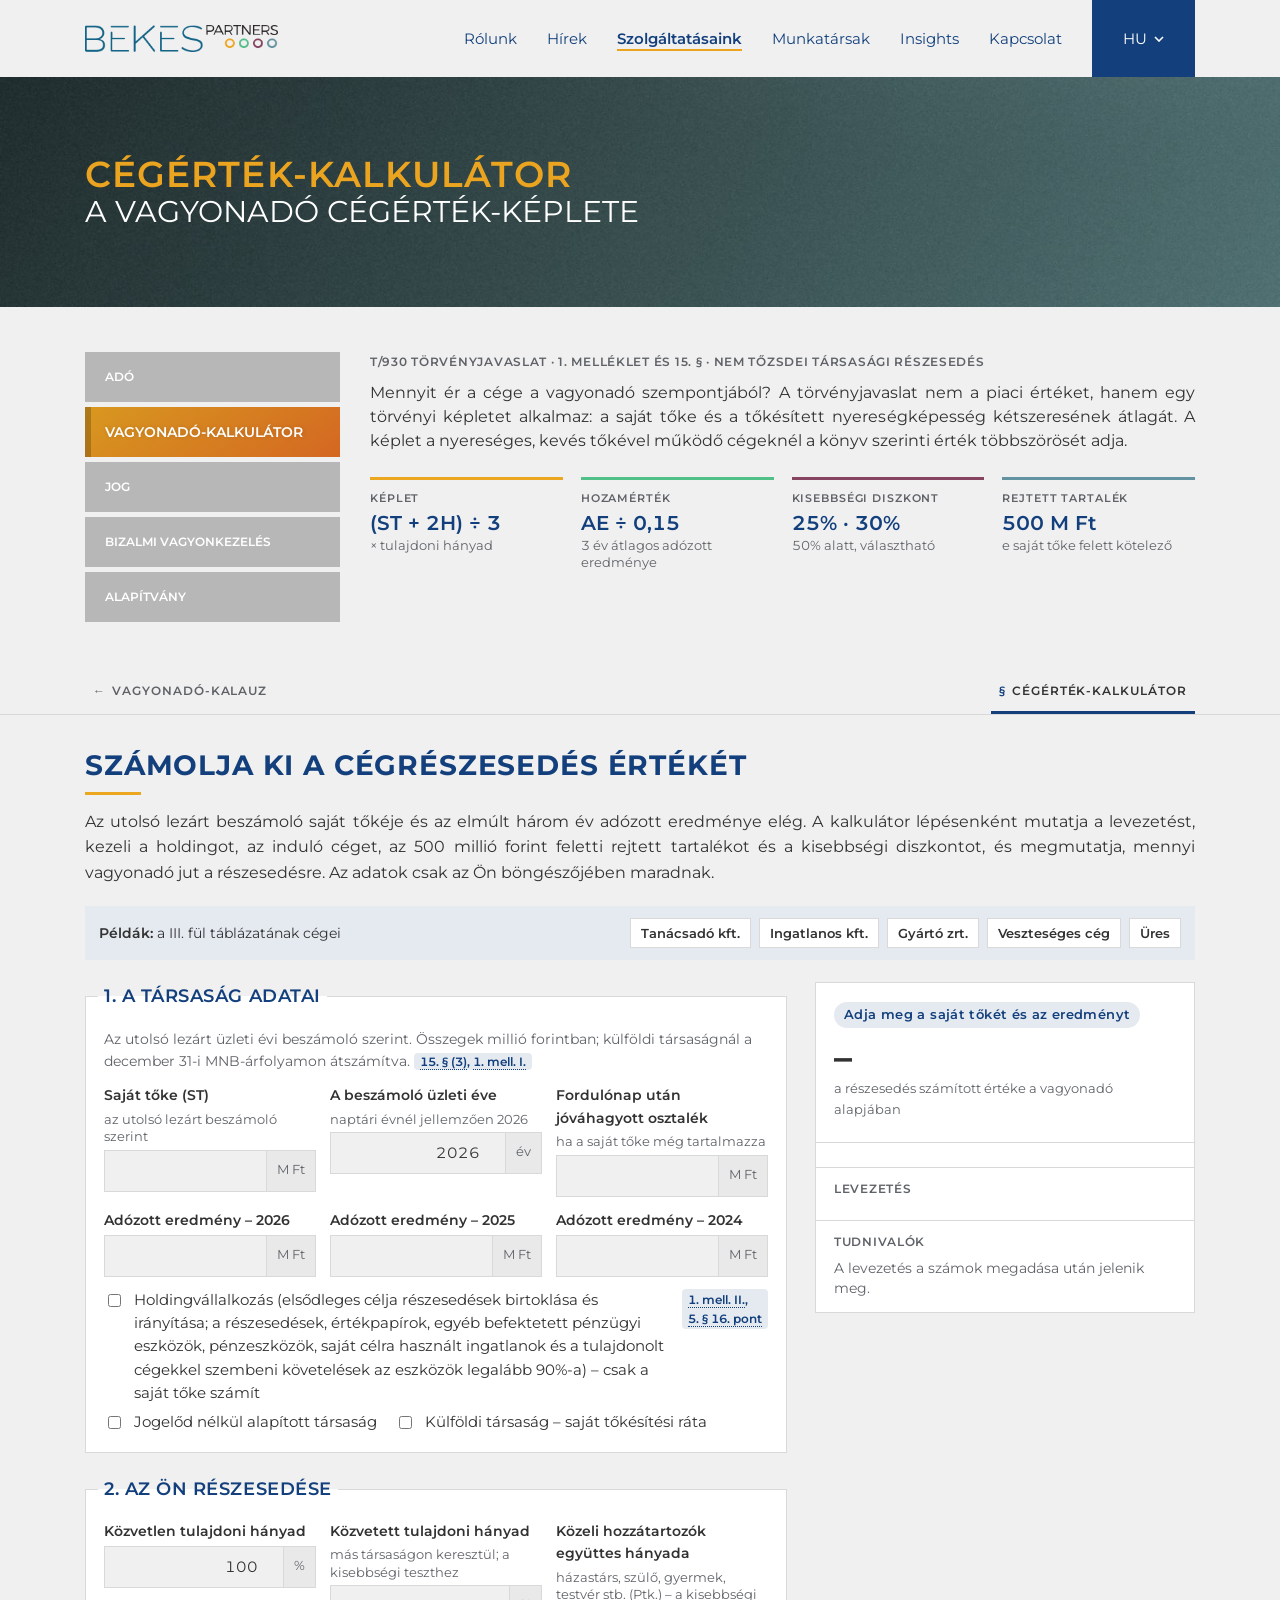
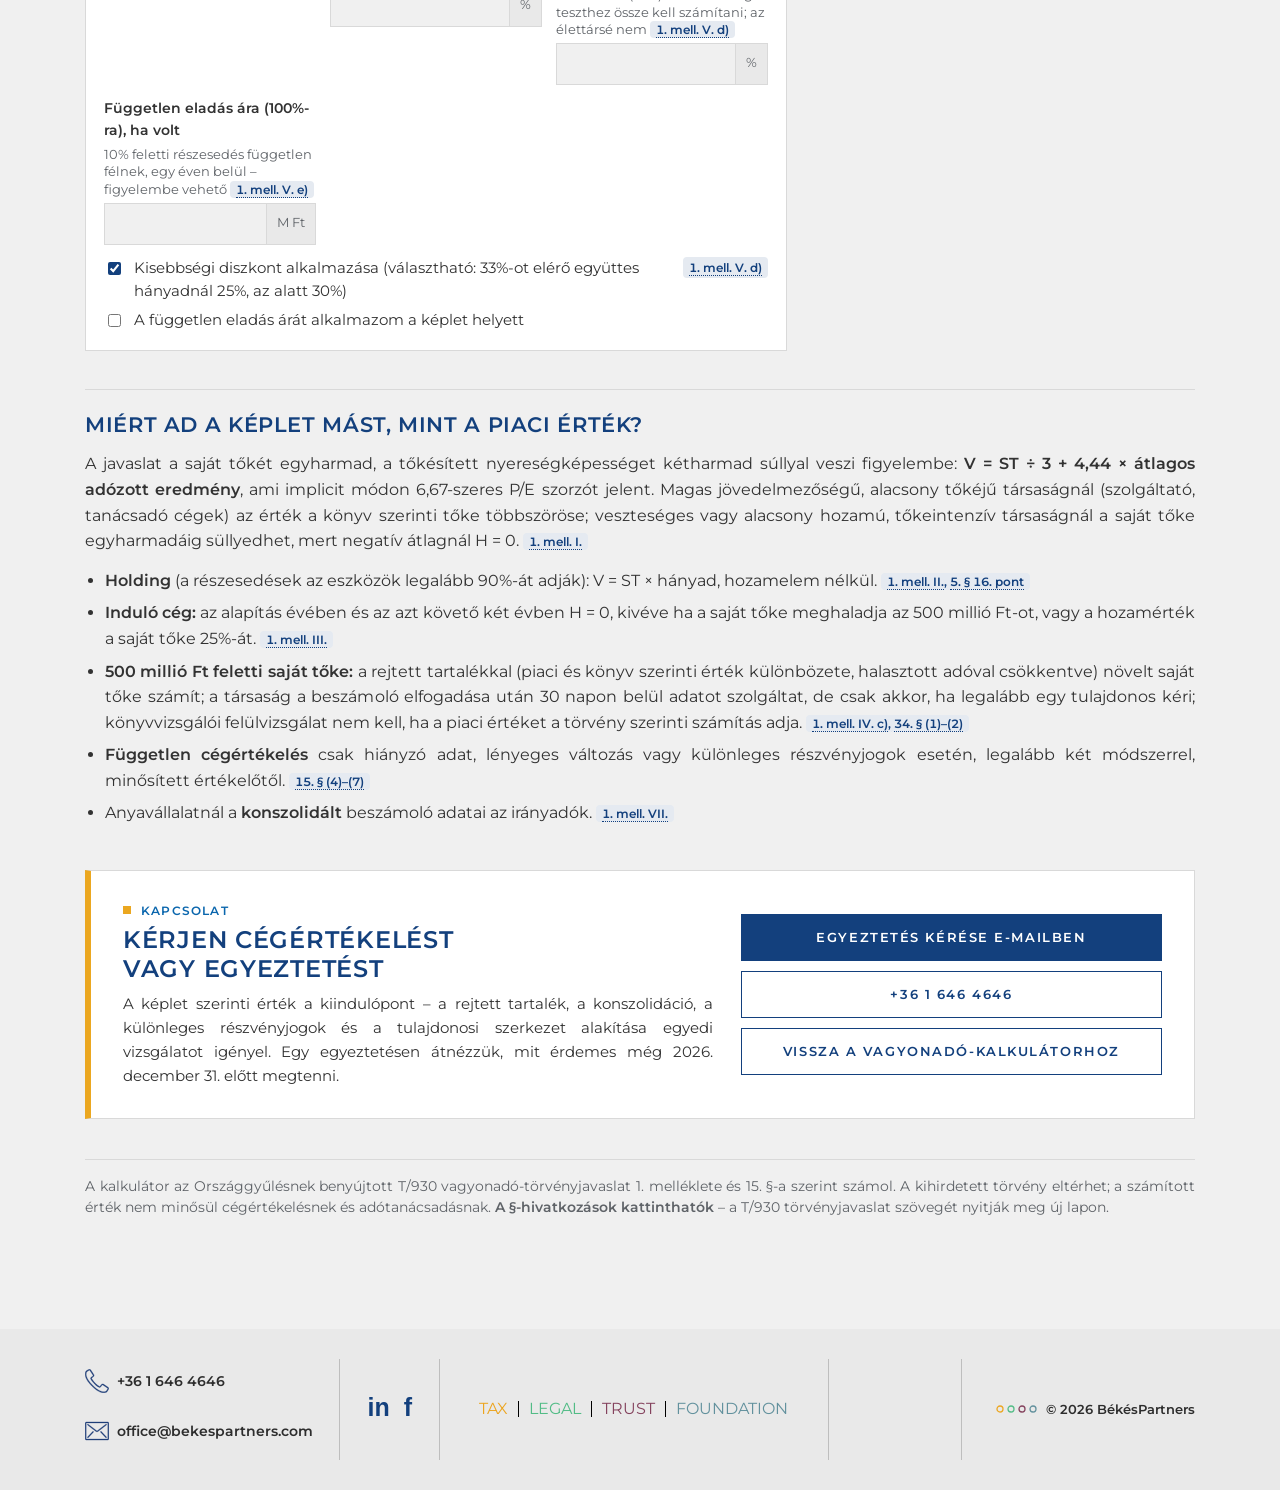
==== commit 774d859b: "Arculati illesztés a bekespartners.com-hoz + UX-javítások - fejléc, page-top sáv, szolgáltatás-oldal" ====
--- a/cegertek.html
+++ b/cegertek.html
@@ -4,19 +4,19 @@
 <head>
 <meta charset="utf-8">
 <meta name="viewport" content="width=device-width, initial-scale=1, viewport-fit=cover">
-<meta http-equiv="Content-Security-Policy" content="default-src 'none'; script-src 'self'; style-src 'self'; img-src 'self' data:; font-src 'self'; connect-src 'none'; form-action 'none'; base-uri 'none'; object-src 'none'; upgrade-insecure-requests">
+<meta http-equiv="Content-Security-Policy" content="default-src 'none'; script-src 'self'; style-src 'self'; img-src 'self' data: https://www.bekespartners.com; font-src 'self'; connect-src 'none'; form-action 'none'; base-uri 'none'; object-src 'none'; upgrade-insecure-requests">
 <meta name="referrer" content="no-referrer">
-<meta name="description" content="Cégérték-kalkulátor a 2026-os vagyonadó-tervezet 1. melléklete szerint: V = (ST + 2H) ÷ 3 – saját tőke, hozamérték, holding, induló cég, rejtett tartalék, kisebbségi diszkont.">
+<meta name="description" content="Cégérték-kalkulátor a 2026-os vagyonadó-törvényjavaslat (T/930) 1. melléklete szerint: V = (ST + 2H) ÷ 3 – saját tőke, hozamérték, holding, induló cég, rejtett tartalék, kisebbségi diszkont.">
 <meta name="robots" content="index,follow">
 <meta name="theme-color" content="#13407D">
 <meta property="og:type" content="article">
 <meta property="og:locale" content="hu_HU">
 <meta property="og:site_name" content="BékésPartners">
-<meta property="og:title" content="Cégérték-kalkulátor – nem tőzsdei cégrészesedés értéke a vagyonadó-tervezet szerint">
-<meta property="og:description" content="Számolja ki, mennyit ér a cége a 2026-os vagyonadó-tervezet képlete szerint, és mennyi vagyonadó jut a részesedésére.">
-<meta property="og:image" content="https://cr4j7sbkg2-afk.github.io/vagyonado-kalauz2026/hero.jpg">
-<link rel="canonical" href="https://cr4j7sbkg2-afk.github.io/vagyonado-kalauz2026/cegertek.html">
-<meta property="og:url" content="https://cr4j7sbkg2-afk.github.io/vagyonado-kalauz2026/cegertek.html">
+<meta property="og:title" content="Cégérték-kalkulátor – nem tőzsdei cégrészesedés értéke a vagyonadó-törvényjavaslat szerint">
+<meta property="og:description" content="Számolja ki, mennyit ér a cége a 2026-os vagyonadó-törvényjavaslat képlete szerint, és mennyi vagyonadó jut a részesedésére.">
+<meta property="og:image" content="https://www.bekespartners.com/wp-content/uploads/2020/10/bekespartners-ado-hatterkep-1920x340-1.jpg">
+<link rel="canonical" href="https://www.bekespartners.com/vagyonado-kalauz2026/cegertek.html">
+<meta property="og:url" content="https://www.bekespartners.com/vagyonado-kalauz2026/cegertek.html">
 <meta name="twitter:card" content="summary_large_image">
 <script type="application/ld+json">{"@context":"https://schema.org","@type":"WebApplication","name":"Cégérték-kalkulátor","applicationCategory":"FinanceApplication","inLanguage":"hu","author":{"@type":"Organization","name":"BékésPartners","url":"https://www.bekespartners.com/"}}</script>
 <meta name="color-scheme" content="light dark">
@@ -27,47 +27,69 @@
 <link rel="stylesheet" href="styles.css">
 </head>
 <body class="page-cegertek">
-<!-- Háttér-vízjel: a BékésPartners-logó négy gyűrűje; a IV. fülön az SQN-logó. Tisztán dekoratív. -->
-<div class="wm" aria-hidden="true">
-  <svg class="wm-rings" viewBox="0 0 400 100" width="560" height="140">
-    <circle cx="50" cy="50" r="38" fill="none" stroke="#ECA520" stroke-width="13"/>
-    <circle cx="150" cy="50" r="38" fill="none" stroke="#52BC86" stroke-width="13"/>
-    <circle cx="250" cy="50" r="38" fill="none" stroke="#84425D" stroke-width="13"/>
-    <circle cx="350" cy="50" r="38" fill="none" stroke="#62919D" stroke-width="13"/>
-  </svg>
-  <img class="wm-sqn" src="sqn-logo.png" alt="" width="272" height="252">
-</div>
-
-<header class="brandbar" id="brandbar">
+<!-- FEJLÉC – a bekespartners.com fejlécének mása (logó, főmenü, nyelvválasztó; mobilon hamburger) -->
+<header class="sitehdr" id="brandbar">
+  <div class="wrap hdr-row">
+    <a class="hdr-logo" href="https://www.bekespartners.com/" aria-label="BékésPartners – főoldal"><img src="https://www.bekespartners.com/wp-content/themes/bekes/assets/dist/img/site-logo.svg" data-fallback="logo.png" alt="BékésPartners" width="193" height="27"></a>
+    <nav class="hdr-nav" aria-label="Főmenü">
+      <ul>
+        <li><a href="https://www.bekespartners.com/rolunk/">Rólunk</a></li>
+        <li><a href="https://www.bekespartners.com/news/">Hírek</a></li>
+        <li class="has-sub current"><a href="https://www.bekespartners.com/ado/">Szolgáltatásaink</a>
+          <ul class="hdr-sub">
+            <li><a href="https://www.bekespartners.com/ado/">Adó</a></li>
+            <li class="current"><a href="index.html" aria-current="page">Vagyonadó-kalkulátor</a></li>
+            <li><a href="https://www.bekespartners.com/jog/">Jog</a></li>
+            <li><a href="https://www.bekespartners.com/vagyonkezeles/">Bizalmi vagyonkezelés</a></li>
+            <li><a href="https://www.bekespartners.com/alapitvany/">Alapítvány</a></li>
+          </ul>
+        </li>
+        <li><a href="https://www.bekespartners.com/munkatarsak/">Munkatársak</a></li>
+        <li><a href="https://www.bekespartners.com/insights-2/">Insights</a></li>
+        <li><a href="https://www.bekespartners.com/kapcsolat/">Kapcsolat</a></li>
+      </ul>
+    </nav>
+    <div class="hdr-lang"><span class="hdr-lang-cur">HU<svg viewBox="0 0 10 6" aria-hidden="true"><path d="M1 1l4 4 4-4" fill="none" stroke="currentColor" stroke-width="1.6"/></svg></span><a href="https://www.bekespartners.com/tax/" lang="en" hreflang="en">EN</a></div>
+    <button type="button" class="hdr-burger" id="hdrBurger" aria-expanded="false" aria-controls="mmenu" aria-label="Menü megnyitása"><span></span><span></span><span></span></button>
+  </div>
+  <div class="mmenu" id="mmenu" hidden>
+    <div class="mm-head"><span><a href="https://www.bekespartners.com/tax/" lang="en" hreflang="en">EN</a> | <b>HU</b></span><button type="button" class="mm-close" id="mmClose" aria-label="Menü bezárása"><svg viewBox="0 0 20 20" aria-hidden="true"><path d="M2 2l16 16M18 2L2 18" stroke="currentColor" stroke-width="2"/></svg></button></div>
+    <ul class="mm-svc">
+      <li><a href="https://www.bekespartners.com/ado/">Adó</a></li>
+      <li class="current"><a href="index.html" aria-current="page">Vagyonadó-kalkulátor</a></li>
+      <li><a href="https://www.bekespartners.com/jog/">Jog</a></li>
+      <li><a href="https://www.bekespartners.com/vagyonkezeles/">Bizalmi vagyonkezelés</a></li>
+      <li><a href="https://www.bekespartners.com/alapitvany/">Alapítvány</a></li>
+    </ul>
+    <ul class="mm-nav">
+      <li><a href="https://www.bekespartners.com/rolunk/">Rólunk</a></li>
+      <li><a href="https://www.bekespartners.com/news/">Hírek</a></li>
+      <li><a href="https://www.bekespartners.com/munkatarsak/">Munkatársak</a></li>
+      <li><a href="https://www.bekespartners.com/insights-2/">Insights</a></li>
+      <li><a href="https://www.bekespartners.com/kapcsolat/">Kapcsolat</a></li>
+    </ul>
+  </div>
+</header>
+<section class="page-top" aria-label="Oldalcím">
   <div class="wrap">
-    <div class="brandrow">
-      <div class="brandid">
-        <!-- LOGÓ: logo.png a repó gyökerében (átlátszó háttér). Mérete: styles.css --bar-logo-h -->
-        <a class="logolink" href="index.html" aria-label="BékésPartners – Vagyonadó-kalauz, kezdőlap"><img class="logo" src="logo.png" alt="BékésPartners" width="572" height="80"></a>
-      </div>
-      <div class="brandright">
-        <!-- FŐOLDALI NAVIGÁCIÓ tükre (bekespartners.com) – a linkek a főoldalra mutatnak; aloldal-címekre cserélhetők -->
-        <nav class="sitenav" aria-label="BékésPartners főoldal">
-          <a href="https://www.bekespartners.com/" target="_blank" rel="noopener noreferrer">Rólunk</a>
-          <a href="https://www.bekespartners.com/" target="_blank" rel="noopener noreferrer">Szolgáltatásaink</a>
-          <a href="https://www.bekespartners.com/" target="_blank" rel="noopener noreferrer">Insights</a>
-          <a href="https://www.bekespartners.com/" target="_blank" rel="noopener noreferrer">Kapcsolat</a>
-        </nav>
-        <!-- MOTTÓ: a BékésPartners "Built on trust" jelmondat – töröld a sort, ha nem kell -->
-        <span class="motto">Built on trust</span>
-        <!-- SZÖVEGÁLLAPOT (kikapcsolva) – ha később kell, ide: <span class="stamp">Szövegállapot: …</span> -->
-      </div>
-    </div>
-  </div>
-</header>
-<section class="masthead masthead-sm" aria-label="Bevezető">
-  <div class="wrap">
-    <a class="practice-chip" href="https://www.bekespartners.com/ado/" target="_blank" rel="noopener noreferrer"><span class="pc-dot"></span>Adó<span class="pc-sep">·</span><span class="pc-tag">Az adótervezés tudománya</span></a>
-    <div class="eyebrow">Vagyonadó-tervezet · 1. melléklet · nem tőzsdei társasági részesedés</div>
-    <h1>Cégérték-kalkulátor</h1>
-    <p class="lead lead-full">Mennyit ér a cége a vagyonadó szempontjából? A tervezet nem a piaci értéket, hanem egy törvényi képletet alkalmaz: a saját tőke és a tőkésített nyereségképesség kétszeresének átlagát. A képlet a nyereséges, kevés tőkével működő cégeknél a könyv szerinti érték többszörösét adja.</p>
-    <p class="lead lead-short">Mennyit ér a cége a vagyonadó képlete szerint? Számolja ki lépésenként.</p>
-    <dl class="facts">
+    <h1 class="pt-title">Cégérték-kalkulátor</h1>
+    <p class="pt-sub">A vagyonadó cégérték-képlete</p>
+  </div>
+</section>
+<section class="wrap svc" aria-label="Bevezető">
+  <aside class="svc-side" aria-label="Szolgáltatásaink">
+    <ul>
+      <li class="sb-orange"><a href="https://www.bekespartners.com/ado/">Adó</a></li>
+      <li class="sb-orange current"><a href="index.html" aria-current="page">Vagyonadó-kalkulátor</a></li>
+      <li class="sb-green"><a href="https://www.bekespartners.com/jog/">Jog</a></li>
+      <li class="sb-purple"><a href="https://www.bekespartners.com/vagyonkezeles/">Bizalmi vagyonkezelés</a></li>
+      <li class="sb-gray"><a href="https://www.bekespartners.com/alapitvany/">Alapítvány</a></li>
+    </ul>
+  </aside>
+  <div class="svc-main">
+    <p class="svc-meta">T/930 törvényjavaslat · 1. melléklet és 15. § · nem tőzsdei társasági részesedés</p>
+    <p class="svc-lead">Mennyit ér a cége a vagyonadó szempontjából? A törvényjavaslat nem a piaci értéket, hanem egy törvényi képletet alkalmaz: a saját tőke és a tőkésített nyereségképesség kétszeresének átlagát. A képlet a nyereséges, kevés tőkével működő cégeknél a könyv szerinti érték többszörösét adja.</p>
+    <dl class="kfacts">
       <div class="f-tax"><dt>Képlet</dt><dd>(ST + 2H) ÷ 3<small>× tulajdoni hányad</small></dd></div>
       <div class="f-legal"><dt>Hozamérték</dt><dd>AE ÷ 0,15<small>3 év átlagos adózott eredménye</small></dd></div>
       <div class="f-trust"><dt>Kisebbségi diszkont</dt><dd>25% · 30%<small>50% alatt, választható</small></dd></div>
@@ -75,12 +97,7 @@
     </dl>
   </div>
 </section>
-<nav class="practice-rule" aria-label="BékésPartners szakterületek">
-  <a class="pr-tax" href="https://www.bekespartners.com/ado/" target="_blank" rel="noopener noreferrer"><b>Adó</b><span>Az adótervezés tudománya</span></a>
-  <a class="pr-legal" href="https://www.bekespartners.com/jog/" target="_blank" rel="noopener noreferrer"><b>Jog</b><span>360° jogi szolgáltatások</span></a>
-  <a class="pr-trust" href="https://www.bekespartners.com/vagyonkezeles/" target="_blank" rel="noopener noreferrer"><b>Bizalmi vagyonkezelés</b><span>A bizalomról szól</span></a>
-  <a class="pr-found" href="https://www.bekespartners.com/alapitvany/" target="_blank" rel="noopener noreferrer"><b>Alapítvány</b><span>A jövőért</span></a>
-</nav>
+
 <nav class="tabbar" aria-label="Oldalak">
   <div class="wrap"><div class="tabs">
     <a class="tab tab-link" href="index.html"><span class="n">←</span>Vagyonadó-kalauz</a>
@@ -151,7 +168,7 @@
         </div>
       </fieldset>
     </form>
-    <aside class="result" id="cSum">
+    <aside class="result" id="cSum" aria-label="Eredmény">
       <div class="r-top">
         <span class="badge b-info" id="cBadge">—</span>
         <div class="r-tax" id="cVal">–</div>
@@ -172,7 +189,7 @@
 
   <div class="prose">
     <h3>Miért ad a képlet mást, mint a piaci érték?</h3>
-    <p>A tervezet a saját tőkét egyharmad, a tőkésített nyereségképességet kétharmad súllyal veszi figyelembe: <strong>V = ST ÷ 3 + 4,44 × átlagos adózott eredmény</strong>, ami implicit módon 6,67-szeres P/E szorzót jelent. Magas jövedelmezőségű, alacsony tőkéjű társaságnál (szolgáltató, tanácsadó cégek) az érték a könyv szerinti tőke többszöröse; veszteséges vagy alacsony hozamú, tőkeintenzív társaságnál a saját tőke egyharmadáig süllyedhet, mert negatív átlagnál H = 0. <span class="ref">1. mell. I.</span></p>
+    <p>A javaslat a saját tőkét egyharmad, a tőkésített nyereségképességet kétharmad súllyal veszi figyelembe: <strong>V = ST ÷ 3 + 4,44 × átlagos adózott eredmény</strong>, ami implicit módon 6,67-szeres P/E szorzót jelent. Magas jövedelmezőségű, alacsony tőkéjű társaságnál (szolgáltató, tanácsadó cégek) az érték a könyv szerinti tőke többszöröse; veszteséges vagy alacsony hozamú, tőkeintenzív társaságnál a saját tőke egyharmadáig süllyedhet, mert negatív átlagnál H = 0. <span class="ref">1. mell. I.</span></p>
     <ul>
       <li><strong>Holding</strong> (a részesedések az eszközök legalább 90%-át adják): V = ST × hányad, hozamelem nélkül. <span class="ref">1. mell. II., 5. § 16. pont</span></li>
       <li><strong>Induló cég:</strong> az alapítás évében és az azt követő két évben H = 0, kivéve ha a saját tőke meghaladja az 500 millió Ft-ot, vagy a hozamérték a saját tőke 25%-át. <span class="ref">1. mell. III.</span></li>
@@ -192,34 +209,31 @@
         <a class="cta outline" href="index.html#teszt">Vissza a vagyonadó-kalkulátorhoz</a>
       </div>
     </div>
-    <p class="disclaimer">A kalkulátor az Országgyűlésnek benyújtott T/930 vagyonadó-törvényjavaslat 1. melléklete és 15. §-a szerint számol. A kihirdetett törvény eltérhet; a számított érték nem minősül cégértékelésnek és adótanácsadásnak. <strong>A §-hivatkozások kattinthatók</strong> – a tervezet szövegét nyitják meg új lapon.</p>
+    <p class="disclaimer">A kalkulátor az Országgyűlésnek benyújtott T/930 vagyonadó-törvényjavaslat 1. melléklete és 15. §-a szerint számol. A kihirdetett törvény eltérhet; a számított érték nem minősül cégértékelésnek és adótanácsadásnak. <strong>A §-hivatkozások kattinthatók</strong> – a T/930 törvényjavaslat szövegét nyitják meg új lapon.</p>
   </div>
 </section>
 </main>
 
-<footer class="site-footer">
-  <div class="wrap">
-    <div class="ft-grid">
-      <div class="ft-brand">
-        <picture>
-          <source srcset="logo.png" media="(prefers-reduced-motion: reduce)">
-          <img class="ft-logo" src="logo-kibomlas.gif" alt="BékésPartners – Tax · Legal · Trust · Foundation" width="940" height="144" loading="lazy">
-        </picture>
-        <p>Független ügyvédek és közgazdászok: adó, jog, bizalmi vagyonkezelés és alapítvány – hazai és nemzetközi ügyfeleknek. A PrimeGlobal tagja.</p>
-      </div>
-      <div class="ft-prac">
-        <div class="ft-h">Szakterületeink</div>
-        <a class="p-tax" href="https://www.bekespartners.com/ado/" target="_blank" rel="noopener noreferrer">Adó</a>
-        <a class="p-legal" href="https://www.bekespartners.com/jog/" target="_blank" rel="noopener noreferrer">Jog</a>
-        <a class="p-trust" href="https://www.bekespartners.com/vagyonkezeles/" target="_blank" rel="noopener noreferrer">Bizalmi vagyonkezelés</a>
-        <a class="p-found" href="https://www.bekespartners.com/alapitvany/" target="_blank" rel="noopener noreferrer">Alapítvány</a>
-      </div>
-      <div class="ft-contact">
-        <div class="ft-h">Kapcsolat</div>
-        <p>BAH Center, 1124 Budapest, Fürj u. 2.<br><a href="tel:+3616464646">+36&nbsp;1&nbsp;646&nbsp;4646</a><br><a href="mailto:office@bekespartners.com">office@bekespartners.com</a><br><a href="https://www.bekespartners.com/" target="_blank" rel="noopener noreferrer">bekespartners.com</a></p>
-      </div>
+<!-- LÁBLÉC – a bekespartners.com láblécének mása -->
+<footer class="sfooter">
+  <div class="wrap sf-row">
+    <div class="sf-contact">
+      <ul>
+        <li><a href="tel:+3616464646"><span class="sf-ic"><svg viewBox="0 0 28.1 28.1" aria-hidden="true"><path fill="#203F79" stroke="#203F79" stroke-width=".35" d="M27.1,21.4l-5.6-3.7c-0.8-0.5-1.8-0.3-2.3,0.4l-1.6,2.1c-0.2,0.2-0.5,0.3-0.7,0.2l-0.3-0.2c-1-0.6-2.3-1.2-4.8-3.8l-1.8-2c-0.8-0.9-1.4-1.8-2-2.9l-0.2-0.3c-0.1-0.2-0.1-0.6,0.2-0.7L10,8.9c0.7-0.6,0.9-1.6,0.4-2.3L9,4.4L7.8,2.6L6.7,1c-0.5-0.8-1.6-1-2.4-0.5L2,1.8C1.2,2.3,0.7,3,0.4,3.8C0.4,4.1,0.3,4.4,0.3,4.7C0.1,6.3,0.2,7.8,0.7,9.3C1.3,11,2,12.6,3.1,14.1c0.1,0.2,0.2,0.3,0.3,0.5c0,0,0,0,0.1,0.1C4.8,16.6,6.3,18.4,8,20c6.2,6.2,10.8,7.9,14,7.9c0.7,0,1.5-0.1,2.2-0.3c0.8-0.2,1.6-0.8,2-1.6l1.4-2.3C28.1,22.9,27.9,21.9,27.1,21.4z M26.6,23.1l-1.4,2.3c-0.3,0.5-0.8,0.9-1.3,1c-2.8,0.8-7.7,0.1-15-7.3c-0.5-0.6-1.1-1.1-1.6-1.7c-0.5-0.6-1-1.1-1.4-1.7c-0.6-0.7-1.1-1.5-1.7-2.3C3.2,12.1,2.5,10.8,2,9.3c0-0.1-0.1-0.2-0.1-0.4C1.7,8.6,1.6,8.4,1.6,8.1c-0.3-1.3-0.3-2.6,0-3.9c0.2-0.6,0.5-1,1-1.3l2.3-1.4c0.3-0.2,0.6-0.1,0.8,0.2l3.7,5.6c0.2,0.2,0.1,0.6-0.1,0.8L7.2,9.6c-0.7,0.5-0.9,1.5-0.5,2.2l0.2,0.3c0.6,1.1,1.3,2.4,4,5.1c2.7,2.7,4,3.4,5.1,4l0.3,0.2c0.8,0.4,1.7,0.2,2.2-0.5l1.6-2.1c0.2-0.2,0.5-0.3,0.8-0.1l5.6,3.7C26.7,22.5,26.8,22.9,26.6,23.1z"/></svg></span>+36&nbsp;1&nbsp;646&nbsp;4646</a></li>
+        <li><a href="mailto:office@bekespartners.com"><span class="sf-ic"><svg viewBox="0 0 239.7 184.3" aria-hidden="true"><g fill="#203f79" stroke="#203f79" stroke-width="3" stroke-miterlimit="10"><path d="M216 29.5c.2-1.3-.2-2.7-1-3.7-1.7-2.2-4.8-2.6-7-1l-84.1 63.8c-2.4 1.7-5.6 1.7-8 0L31.7 24.8c-2.2-1.7-5.4-1.2-7.1 1-1.7 2.2-1.2 5.4 1 7.1l84.1 63.8c6 4.4 14.2 4.4 20.1 0L214 32.8c1.1-.8 1.8-2 2-3.3zM76.8 97.1l-51.6 55.2c-1.9 2-1.8 5.2.2 7.1s5.2 1.8 7.1-.2l51.6-55.3c1.7-2.1 1.5-5.1-.4-6.9-1.9-1.8-4.9-1.8-6.9.1zm86.3 0c-1.9-2-5.1-2.1-7.1-.2-2 1.9-2.1 5.1-.2 7.1l51.6 55.2c1.9 2 5.1 2.1 7.1.2 2-1.9 2.1-5.1.2-7.1l-51.6-55.2z"/><path d="M238.2 14.3c0-7.1-5.8-12.8-12.8-12.8H14.3c-7 0-12.8 5.8-12.8 12.8v58.2l.1.1v97.5c0 7.1 5.8 12.8 12.8 12.8h210.9c7.1 0 12.8-5.7 12.8-12.8V72.6l.1-.1V14.3zm-10.1 155.8c0 1.5-1.3 2.7-2.8 2.7H14.4c-1.5 0-2.8-1.2-2.8-2.7V14.3c0-.7.3-1.4.8-2 .5-.5 1.2-.8 2-.8h210.9c.7 0 1.4.3 2 .8.5.5.8 1.2.8 2v155.8z"/></g></svg></span>office@bekespartners.com</a></li>
+      </ul>
     </div>
-    <div class="ft-bottom"><span>© 2026 BékésPartners · Minden jog fenntartva</span><span class="ft-motto">Built on trust</span></div>
+    <div class="sf-share">
+      <ul>
+        <li><a class="sf-in" href="https://www.linkedin.com/company/b%C3%A9k%C3%A9spartners/about/"><span aria-hidden="true">in</span><span class="sr-only">BékésPartners a LinkedInen</span></a></li>
+        <li><a class="sf-fb" href="https://www.facebook.com/pages/B%C3%A9k%C3%A9sPartners/246907062680543"><span aria-hidden="true">f</span><span class="sr-only">BékésPartners a Facebookon</span></a></li>
+      </ul>
+    </div>
+    <nav class="sf-nav" aria-label="Szakterületek">
+      <a class="sb-orange" href="https://www.bekespartners.com/ado/">Tax</a><a class="sb-green" href="https://www.bekespartners.com/jog/">Legal</a><a class="sb-purple" href="https://www.bekespartners.com/vagyonkezeles/">Trust</a><a class="sb-gray" href="https://www.bekespartners.com/alapitvany/">Foundation</a>
+    </nav>
+    <div class="sf-pg"><a href="https://www.primeglobal.net/" rel="noopener noreferrer"><img src="https://www.bekespartners.com/wp-content/themes/bekes/assets/dist/img/prime-global.png" data-fallback="hide" alt="PrimeGlobal member" width="100" height="21" loading="lazy"></a></div>
+    <div class="sf-copy"><svg class="sf-rings" viewBox="0 0 41 8" aria-hidden="true"><circle cx="4" cy="4" r="3" fill="none" stroke="#ECA620" stroke-width="1.3"/><circle cx="15" cy="4" r="3" fill="none" stroke="#54BD87" stroke-width="1.3"/><circle cx="26" cy="4" r="3" fill="none" stroke="#85435E" stroke-width="1.3"/><circle cx="37" cy="4" r="3" fill="none" stroke="#63919D" stroke-width="1.3"/></svg><span>© 2026 BékésPartners</span></div>
   </div>
 </footer>
 
--- a/styles.css
+++ b/styles.css
@@ -209,7 +209,7 @@
 /* Sorkizárt folyószöveg automatikus elválasztással (lang="hu"); keskeny képernyőn balra zárt,
    mert ott a sorkizárás egyenetlen szóközöket hagy. */
 /* Sorkizárás mindenhol, ahol folyószöveg van (bekezdés, felsorolás, táblázatcella, megjegyzés, kártya, figyelmeztetés) */
-.prose p,.prose li,.masthead .lead,.disclaimer,.kpane p.kn,.note,.flag,td,.sqn-headtxt p,.band p,.contact-cta p{text-align:justify;text-justify:inter-word;hyphens:auto;-webkit-hyphens:auto;hyphenate-limit-chars:8 4 4}
+.prose p,.prose li,.masthead .lead,.svc-lead,.disclaimer,.kpane p.kn,.note,.flag,td,.sqn-headtxt p,.band p,.contact-cta p{text-align:justify;text-justify:inter-word;hyphens:auto;-webkit-hyphens:auto;hyphenate-limit-chars:8 4 4}
 h1,h2,h3,h4,h5,th,td.num,.formula,.ref,.eyebrow,.motto,.sqn-label,.tab,.btn,.cta,.ktab,.kbig,.r-tax,.ka-val,.ka-steps,.inp,.sel,label.btn,.chart .cap b,.timeline .when{text-align:left;hyphens:manual}
 td.num,th.num{text-align:right}
 
@@ -695,11 +695,12 @@
 
 /* Nyomtatás: csak a jelentés */
 @media print{
-  .wm,.brandbar,.practice-rule,.site-footer,.tabbar,.kmini,.quick,.reveal-hint{display:none !important}
-  .masthead{background:none !important;color:#000 !important;border:0}
-  .masthead h1,.masthead .lead,.masthead .facts dt,.masthead .facts dd,.masthead .facts dd small,.masthead .eyebrow{color:#000 !important}
+  .sitehdr,.svc-side,.sfooter,.tabbar,.kmini,.quick,.mmenu,.reveal-hint{display:none !important}
+  .page-top{background:none !important;height:auto !important;padding:0 0 8pt !important}
+  .page-top .pt-title,.page-top .pt-sub{color:#000 !important}
+  .svc{display:block !important;padding-top:0 !important}
   body{background:#fff}
-  body.kprint .wm,body.kprint .brandbar,body.kprint .masthead,body.kprint .practice-rule,body.kprint .site-footer,body.kprint .tabbar,body.kprint .panel:not(#teszt),body.kprint #teszt > *:not(#kReport){display:none !important}
+  body.kprint .sitehdr,body.kprint .page-top,body.kprint .svc,body.kprint .sfooter,body.kprint .tabbar,body.kprint .panel:not(#teszt),body.kprint #teszt > *:not(#kReport){display:none !important}
   body.kprint #kReport{display:block !important;color:#000;font-size:11pt}
   body.kprint{background:#fff}
   #kReport h2{font-size:18pt;margin:0 0 4pt}
@@ -712,3 +713,200 @@
   #kReport .rp-big{font-size:16pt;font-weight:700}
   #kReport ul{margin:4pt 0 0 14pt;padding:0;font-size:9.5pt}
 }
+
+
+/* =====================================================================
+   FŐOLDAL-ILLESZTÉS (2026-10-31) – a bekespartners.com fejléce, page-top
+   sávja, szolgáltatás-oldalmenüje és lábléce. Méretek és színek a főoldalról
+   lemérve (container 1140 px, fejléc 77 px, page-top 230/180 px, oldalmenü
+   255 px). A korábbi .brandbar/.masthead/.practice-rule/.site-footer/.wm
+   elemek kikerültek a HTML-ből.
+   ===================================================================== */
+:root{--bar-h:77px;--sb-grey:#B7B7B7;--sb-grey-h:#999999;--bp-orange:#EBA420}
+@media (max-width:991.98px){:root{--bar-h:64px}}
+.wrap{max-width:1140px;padding-inline:15px}
+
+/* Fejléc */
+.sitehdr{position:sticky;top:0;z-index:8;background:#F0F0F0;height:var(--bar-h)}
+.sitehdr.stuck{box-shadow:0 1px 0 #DCDCDC,0 4px 12px rgba(15,30,60,.06)}
+.hdr-row{display:flex;align-items:center;height:100%;gap:0}
+.hdr-logo{display:block;line-height:0;margin-right:auto}
+.hdr-logo img{height:27px;width:auto;display:block}
+.hdr-nav ul{list-style:none;margin:0;padding:0}
+.hdr-nav > ul{display:flex}
+.hdr-nav > ul > li{position:relative;padding:25px 15px;line-height:27px}
+.hdr-nav a{color:#13407D;text-decoration:none;font-size:15px;font-weight:400;white-space:nowrap}
+.hdr-nav a:hover,.hdr-nav a:focus-visible{color:var(--bp-orange)}
+.hdr-nav > ul > li.current > a{font-weight:600;position:relative}
+.hdr-nav > ul > li.current > a::before{content:"";position:absolute;left:0;right:0;bottom:-3px;height:2px;background:var(--bp-orange)}
+.hdr-sub{display:none;position:absolute;top:100%;left:0;min-width:220px;background:#ffffff;box-shadow:0 2px 8px rgba(0,0,0,.15);z-index:20}
+.hdr-nav li.has-sub:hover > .hdr-sub,.hdr-nav li.has-sub:focus-within > .hdr-sub{display:block}
+.hdr-sub li{line-height:1.4}
+.hdr-sub a{display:block;padding:10px 15px}
+.hdr-sub a:hover,.hdr-sub a:focus-visible{background:#F0F0F0}
+.hdr-sub li.current a{font-weight:600}
+.hdr-lang{position:relative;align-self:stretch;display:flex;align-items:center;background:#13407D;color:#ffffff;text-transform:uppercase;font-size:15px;margin-left:15px;padding:0 30px;min-width:103px;box-sizing:border-box;justify-content:center}
+.hdr-lang-cur{display:inline-flex;align-items:center;gap:7px}
+.hdr-lang-cur svg{width:10px;height:6px}
+.hdr-lang a{position:absolute;top:100%;left:0;right:0;text-align:center;padding:10px 0;background:rgba(255,255,255,.85);color:#13407D;text-decoration:none;opacity:0;pointer-events:none}
+.hdr-lang:hover a,.hdr-lang:focus-within a{opacity:1;pointer-events:auto}
+@media (max-width:1199.98px){.hdr-nav > ul > li{padding:25px 7px}}
+.hdr-burger{display:none;width:40px;height:40px;background:none;border:0;padding:6px 2px;cursor:pointer;margin-left:12px}
+.hdr-burger span{display:block;height:5px;border-radius:3px;background:#13407D;margin:4px 0}
+@media (max-width:991.98px){.hdr-nav,.hdr-lang{display:none}.hdr-burger{display:block}}
+
+/* Mobilmenü (a főoldal fekete, jobbról beúszó panelje) */
+.mmenu{position:fixed;top:0;right:0;bottom:0;width:min(100%,420px);background:#000000;color:#ffffff;z-index:40;overflow:auto;padding:7px 7px 30px}
+.mmenu[hidden]{display:none}
+.mm-head{display:flex;align-items:center;justify-content:space-between;padding:10px 0 10px 18px;text-transform:uppercase;font-size:15px}
+.mm-head a{color:#ffffff;text-decoration:none}
+.mm-close{width:44px;height:44px;background:none;border:0;color:#ffffff;cursor:pointer;padding:12px}
+.mm-close svg{width:20px;height:20px;display:block}
+.mmenu ul{list-style:none;margin:0;padding:0}
+.mm-svc{margin-bottom:30px}
+.mm-svc li{margin-bottom:5px}
+.mm-svc a{display:block;padding:2vh 25px;font-size:2.5vh;font-weight:300;text-transform:uppercase;color:#ffffff;text-decoration:none;background:#2B2B2B}
+.mm-svc li.current a{background:linear-gradient(324deg,#D46722 0,#D8981F 100%);font-weight:600}
+.mm-nav a{display:block;padding:10px;text-align:center;font-size:2.5vh;font-weight:300;text-transform:uppercase;color:#ffffff;text-decoration:none}
+.mm-nav a:hover,.mm-svc a:hover{opacity:.7}
+body.mm-open{overflow:hidden}
+
+/* Page-top (hero) */
+.page-top{height:230px;display:flex;align-items:center;background-color:#2B3436;background-image:url("https://www.bekespartners.com/wp-content/uploads/2020/10/bekespartners-ado-hatterkep-1920x340-1.jpg"),url("hero.jpg");background-position:center bottom;background-size:cover}
+.page-top .wrap{width:100%}
+.pt-title{color:var(--bp-orange);font-size:36px;line-height:1.15;font-weight:600;text-transform:uppercase;margin:0;letter-spacing:0;text-align:left}
+.pt-sub{color:#ffffff;font-size:30px;line-height:1.15;font-weight:400;text-transform:uppercase;margin:0;text-align:left}
+@media (max-width:991.98px){.page-top{height:180px;background-position:center center}.pt-title{font-size:25px}.pt-sub{font-size:22px}}
+@media (max-width:420px){.pt-sub{font-size:19px}}
+
+/* Szolgáltatás-oldalmenü + bevezető hasáb */
+.svc{display:grid;grid-template-columns:255px minmax(0,1fr);gap:30px;padding-top:45px;align-items:start}
+.svc-side{font-size:12px;font-weight:600}
+.svc-side ul{list-style:none;margin:0;padding:0}
+.svc-side li{margin-bottom:5px;position:relative}
+.svc-side a{display:block;line-height:50px;padding:0 20px;background:var(--sb-grey);color:#ffffff;text-transform:uppercase;text-decoration:none;letter-spacing:0}
+.svc-side a:hover{background:var(--sb-grey-h)}
+.svc-side li.current a{background:linear-gradient(324deg,#D46722 0,#D8981F 100%);font-size:14px;text-shadow:1px 0 4px rgba(0,0,0,.15)}
+.svc-side li.current a:hover{background:linear-gradient(324deg,#BE5C1E 0,#C2881C 100%)}
+.svc-side li.current::before{content:"";position:absolute;left:0;top:0;width:6px;height:100%;background:rgba(0,0,0,.2)}
+.svc-main{min-width:0}
+.svc-meta{font-size:12px;font-weight:600;letter-spacing:.06em;text-transform:uppercase;color:var(--muted);margin-bottom:10px;text-align:left}
+.svc-lead{font-size:16px;line-height:24px;margin-bottom:24px}
+@media (max-width:991.98px){.svc{grid-template-columns:minmax(0,1fr);gap:0;padding-top:30px}.svc-side{margin-bottom:30px}}
+
+/* Kulcsadatok */
+.kfacts{display:grid;grid-template-columns:repeat(4,minmax(0,1fr));gap:18px;margin:0 0 24px}
+.kfacts div{border-top:3px solid var(--line);padding-top:10px;min-width:0}
+.kfacts .f-tax{border-top-color:var(--seg1)}.kfacts .f-legal{border-top-color:var(--seg2)}.kfacts .f-trust{border-top-color:var(--seg3)}.kfacts .f-found{border-top-color:var(--seg4)}
+.kfacts dt{font-size:11px;font-weight:600;letter-spacing:.08em;text-transform:uppercase;color:var(--muted);text-align:left}
+.kfacts dd{margin:3px 0 0;font-size:20px;font-weight:600;color:#13407D;line-height:1.2;font-variant-numeric:tabular-nums;text-align:left}
+.kfacts dd small{display:block;font-size:12.5px;font-weight:400;color:var(--muted);margin-top:3px;line-height:1.35}
+@media (max-width:640px){.kfacts{grid-template-columns:repeat(2,minmax(0,1fr));gap:16px}}
+
+/* Gyorsbecslő kártyaként a bevezető hasábban */
+.quick{background:#ffffff;border:1px solid var(--line);border-top:3px solid var(--seg1);padding:16px 18px 14px;position:static;margin:0}
+.quick-in{display:block}
+.quick-row{display:grid;grid-template-columns:auto minmax(0,1fr);grid-template-areas:"lab lab" "inp mar" "out go";gap:12px 16px;align-items:center}
+.q-main{grid-area:lab}
+.q-lab{font-size:14px;letter-spacing:.06em}
+.q-input{grid-area:inp;flex-wrap:nowrap}
+.q-input .inp{width:150px;flex:0 0 150px}
+.q-mar{grid-area:mar;justify-self:start}
+.q-break{display:none}
+.q-out{grid-area:out;margin-left:0;min-height:36px}
+.q-go{grid-area:go;justify-self:end}
+.q-details{margin-top:12px;border-top:1px dashed var(--line);padding-top:10px}
+.quick-grid{grid-template-columns:repeat(3,minmax(0,1fr));border-top:0;padding-top:0}
+@media (max-width:767.98px){
+  .quick-row{grid-template-columns:minmax(0,1fr);grid-template-areas:"lab" "inp" "mar" "out" "go"}
+  .q-input{flex-wrap:wrap}
+  .q-input .inp{width:100%;flex:1 1 100%}
+  .q-chips{width:100%}
+  .q-chips button{flex:1 1 0;padding:9px 4px}
+  .q-go{justify-self:stretch}
+  .quick-grid{grid-template-columns:minmax(0,1fr)}
+}
+
+/* Fülsor: a fejléc alatt rögzítve; mobilon legördülő választó */
+.tabbar{margin-top:40px;top:var(--bar-h);background:#F0F0F0}
+.tabsel{display:none}
+@media (max-width:720px){
+  .tabbar{margin-top:30px}
+  .tabbar.has-sel .tabs{display:none}
+  .tabsel{display:block;padding:8px 0}
+  .tabsel select{width:100%;font:inherit;font-size:15px;font-weight:600;color:#13407D;background:#ffffff;border:1px solid var(--line);border-radius:0;padding:11px 12px;min-height:46px}
+}
+.panel{scroll-margin-top:calc(var(--bar-h) + 56px)}
+
+/* Lábléc (a főoldal világosszürke sávja) */
+.sfooter{background:#E9E9E9;padding:30px 0;margin-top:50px}
+.sf-row{display:flex;align-items:stretch}
+.sf-row ul{list-style:none;margin:0;padding:0}
+.sf-contact{flex:0 1 23%;padding:10px 0;border-right:1px solid #BEBEBE}
+.sf-contact li{font-size:14px;font-weight:600;margin-bottom:20px}
+.sf-contact li:last-child{margin-bottom:0}
+.sf-contact a{display:inline-flex;align-items:center;color:#2D2D2D;text-decoration:none}
+.sf-contact a:hover{color:#13407D}
+.sf-ic{display:inline-block;width:24px;margin-right:8px;line-height:0}
+.sf-ic svg{width:24px;height:24px}
+.sf-share{flex:0 1 9%;display:flex;align-items:center;justify-content:center;border-right:1px solid #BEBEBE}
+.sf-share ul{display:flex;gap:14px}
+.sf-share a{display:inline-block;color:#13407D;text-decoration:none;font-family:Arial,Helvetica,sans-serif;font-weight:700;font-size:25px;line-height:1}
+.sf-share a:hover{color:#2D2D2D}
+.sf-nav{flex:0 1 35%;display:flex;align-items:center;justify-content:center;border-right:1px solid #BEBEBE;font-size:16px;text-transform:uppercase;white-space:nowrap}
+.sf-nav a{text-decoration:none;padding:0 10px;border-right:1px solid #000000;line-height:1}
+.sf-nav a:last-child{border-right:0}
+.sf-nav .sb-orange{color:#ECA520}.sf-nav .sb-orange:hover{color:#C88811}
+.sf-nav .sb-green{color:#52BC86}.sf-nav .sb-green:hover{color:#3D9E6D}
+.sf-nav .sb-purple{color:#84425D}.sf-nav .sb-purple:hover{color:#623145}
+.sf-nav .sb-gray{color:#62919D}.sf-nav .sb-gray:hover{color:#4E747E}
+.sf-pg{flex:0 1 12%;display:flex;align-items:center;justify-content:center;border-right:1px solid #BEBEBE}
+.sf-pg img{max-width:100px;height:auto;display:block}
+.sf-copy{flex:0 1 21%;display:flex;align-items:center;justify-content:flex-end;gap:9px;font-size:13px;font-weight:600;color:#2D2D2D}
+.sf-rings{width:41px;height:8px}
+@media (max-width:1199.98px){
+  .sf-row{flex-wrap:wrap}
+  .sf-contact{flex:1 1 70%;border:0;margin-bottom:25px;padding:0}
+  .sf-share{flex:1 1 30%;justify-content:flex-end;border:0}
+  .sf-nav{flex:1 0 100%;border:0;margin-bottom:20px}
+  .sf-pg{flex:1 1 30%;justify-content:flex-start;border:0}
+  .sf-copy{flex:1 1 60%}
+}
+@media (max-width:575.98px){.sf-nav{font-size:14px}.sf-nav a{padding:0 7px}}
+
+/* Mobil alsó eredménysáv: csak a kalkulátor fülön, adat esetén, egy sorban */
+@media (max-width:900px){
+  .kmini{display:none}
+  body.mini-on .kmini{display:flex}
+  .kmini-v{font-size:18px;white-space:nowrap}
+  .kmini-l{white-space:nowrap}
+  body.has-mini{padding-bottom:0}
+  body.mini-on{padding-bottom:58px}
+}
+
+/* §-hivatkozások: a szövegbetűvel, rejtett nyíl nem foglal helyet */
+.ref{font-family:var(--f-body);font-size:12px;font-weight:600;letter-spacing:0}
+.ref a.reflink::after{display:none}
+.ref a.reflink:hover::after,.ref a.reflink:focus-visible::after{display:inline;opacity:.8}
+
+/* Űrlap: tartozáskártyán kétoszlopos rács, levezetés szövegbetűvel */
+.kitem[data-cls="debt"] .grid3{grid-template-columns:repeat(2,minmax(0,1fr))}
+@media (max-width:480px){.kitem[data-cls="debt"] .grid3{grid-template-columns:minmax(0,1fr)}}
+.ka-steps{font-family:var(--f-body);font-size:13px;line-height:1.65}
+
+/* Mobilon a gyorsbecslő a kulcsadatok elé kerül, a hivatkozási sor elmarad */
+@media (max-width:767.98px){
+  .svc-main{display:flex;flex-direction:column}
+  .svc-meta{display:none}
+  .svc-lead{order:1;margin-bottom:18px}
+  .quick{order:2;margin-bottom:24px}
+  .kfacts{order:3;margin-bottom:0}
+}
+
+/* Írógépbetű helyett a Montserrat (a főoldal nem használ monospace-t); a számok táblázatos szélességűek maradnak */
+:root{--f-mono:"Montserrat",Arial,Helvetica,sans-serif}
+.eyebrow,.tab .n,.inp,.inp input,.ref,.ka-steps,.kbig,.r-tax,.ka-val,td.num,.formula{font-variant-numeric:tabular-nums}
+.eyebrow{letter-spacing:.1em;font-weight:600}
+/* SQN-fül: a gombok és a sötét sáv felirata WCAG AA kontraszttal */
+.sqn .cta,.sqn button.cta{background:var(--sqn-blue-text);border-color:var(--sqn-blue-text);font-weight:600}
+.band.slate .eyebrow{color:#DCE6EE}
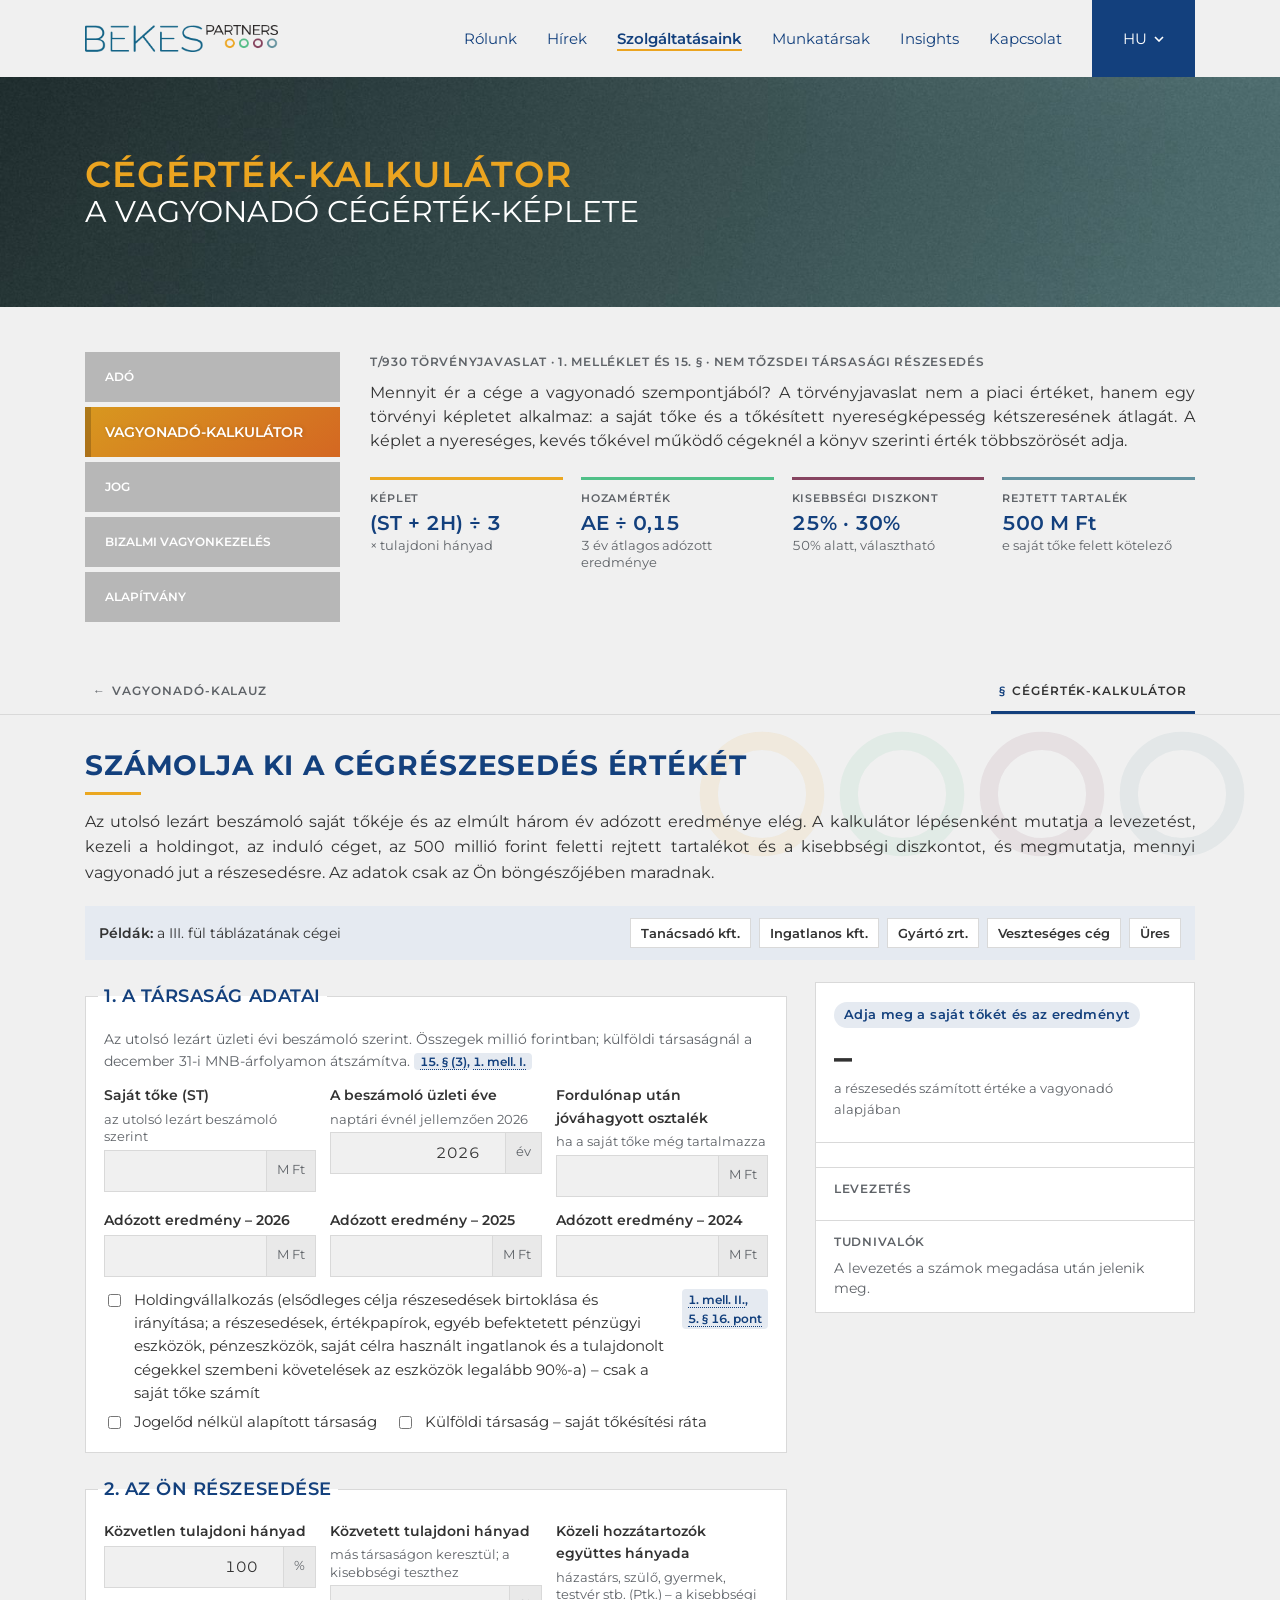
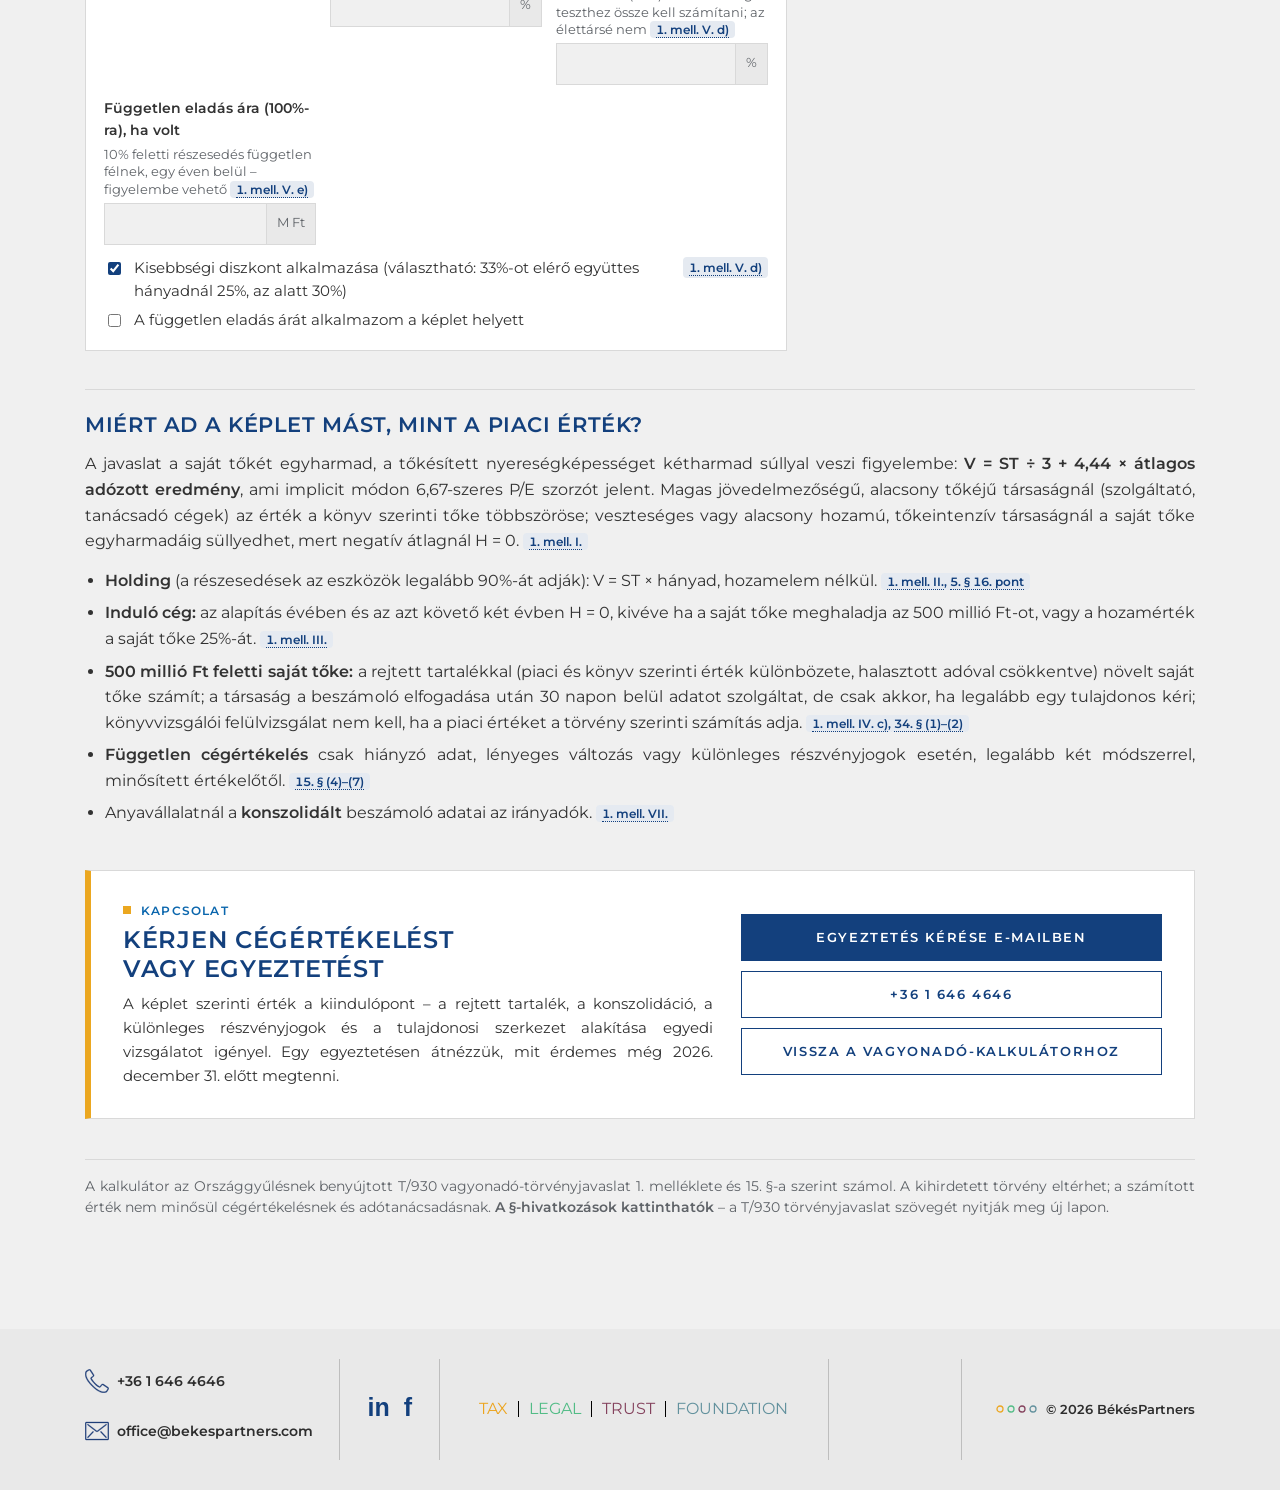
==== commit 595d05de: "Háttér-vízjel visszaépítése + telefonos finomítások - A négy gyűrűs vízjel visszakerült a kalauz és " ====
--- a/cegertek.html
+++ b/cegertek.html
@@ -27,6 +27,15 @@
 <link rel="stylesheet" href="styles.css">
 </head>
 <body class="page-cegertek">
+<!-- Háttér-vízjel: a logó négy gyűrűje a tartalom mögött (styles.css: .wm) -->
+<div class="wm" aria-hidden="true">
+  <svg class="wm-rings" viewBox="0 0 400 100" width="560" height="140">
+    <circle cx="50" cy="50" r="38" fill="none" stroke="#ECA520" stroke-width="13"/>
+    <circle cx="150" cy="50" r="38" fill="none" stroke="#52BC86" stroke-width="13"/>
+    <circle cx="250" cy="50" r="38" fill="none" stroke="#84425D" stroke-width="13"/>
+    <circle cx="350" cy="50" r="38" fill="none" stroke="#62919D" stroke-width="13"/>
+  </svg>
+</div>
 <!-- FEJLÉC – a bekespartners.com fejlécének mása (logó, főmenü, nyelvválasztó; mobilon hamburger) -->
 <header class="sitehdr" id="brandbar">
   <div class="wrap hdr-row">
--- a/styles.css
+++ b/styles.css
@@ -695,7 +695,7 @@
 
 /* Nyomtatás: csak a jelentés */
 @media print{
-  .sitehdr,.svc-side,.sfooter,.tabbar,.kmini,.quick,.mmenu,.reveal-hint{display:none !important}
+  .sitehdr,.svc-side,.sfooter,.tabbar,.kmini,.quick,.mmenu,.reveal-hint,.wm{display:none !important}
   .page-top{background:none !important;height:auto !important;padding:0 0 8pt !important}
   .page-top .pt-title,.page-top .pt-sub{color:#000 !important}
   .svc{display:block !important;padding-top:0 !important}
@@ -719,8 +719,9 @@
    FŐOLDAL-ILLESZTÉS (2026-10-31) – a bekespartners.com fejléce, page-top
    sávja, szolgáltatás-oldalmenüje és lábléce. Méretek és színek a főoldalról
    lemérve (container 1140 px, fejléc 77 px, page-top 230/180 px, oldalmenü
-   255 px). A korábbi .brandbar/.masthead/.practice-rule/.site-footer/.wm
-   elemek kikerültek a HTML-ből.
+   255 px). A korábbi .brandbar/.masthead/.practice-rule/.site-footer
+   elemek kikerültek a HTML-ből; a .wm háttér-vízjel (négy gyűrű,
+   BVK fülön SQN) szándékosan megmaradt – a főoldalon nincs ilyen.
    ===================================================================== */
 :root{--bar-h:77px;--sb-grey:#B7B7B7;--sb-grey-h:#999999;--bp-orange:#EBA420}
 @media (max-width:991.98px){:root{--bar-h:64px}}
@@ -910,3 +911,42 @@
 /* SQN-fül: a gombok és a sötét sáv felirata WCAG AA kontraszttal */
 .sqn .cta,.sqn button.cta{background:var(--sqn-blue-text);border-color:var(--sqn-blue-text);font-weight:600}
 .band.slate .eyebrow{color:#DCE6EE}
+
+/* =====================================================================
+   TELEFON / ÉRINTŐKÉPERNYŐ (2026-10-31)
+   - iOS Safari a 16 px-nél kisebb betűs mezőknél fókuszkor ránagyít: 16 px
+   - érintési célok legalább 44 px (Apple HIG) – álló és fekvő nézetben is
+   - kivágásos iPhone fekvő nézetben a tartalom ne kerüljön a kivágás alá
+   ===================================================================== */
+html{-webkit-text-size-adjust:100%;text-size-adjust:100%}
+.wrap{padding-left:max(15px,env(safe-area-inset-left,0px));padding-right:max(15px,env(safe-area-inset-right,0px))}
+@media (pointer:coarse), (max-width:900px){
+  input:not([type=checkbox]):not([type=radio]):not([type=file]),select,textarea,.sel,.sel.small,.ka-name,.ktxt{font-size:16px}
+}
+@media (pointer:coarse){
+  .btn,.btn.small,.sel,.sel.small,summary.btn,.ka-name,.linkbtn,.cta,.q-go,.tab,.ktab{min-height:44px}
+  .ka-name{padding-block:8px}
+  .q-chips button{min-height:44px;padding-inline:10px}
+  label.chk,.choice label{min-height:44px;align-items:center}
+  .chk input,.choice input,input[type=checkbox],input[type=radio]{width:20px;height:20px;flex:0 0 20px;margin-top:0}
+  .q-details summary,.kfold summary,details > summary{min-height:44px;display:flex;align-items:center}
+  .k-intro a,.qfld small a,.prose a:not(.reflink):not(.cta){padding-block:6px;display:inline-block}
+  .hdr-logo{padding-block:8px}
+  .sf-nav a{padding-block:14px}
+  .sf-contact a{min-height:44px}
+  .sf-share a{display:inline-flex;align-items:center;justify-content:center;min-width:44px;min-height:44px}
+  .kmenu-list .btn{min-height:44px}
+}
+.mm-close svg,.hdr-burger span{pointer-events:none}
+.mm-close{position:relative;z-index:1;flex:0 0 44px}
+
+/* Keskeny kijelző: a leghosszabb opció ne szélesítse ki a select-et (320 px-en 327 px volt) */
+select,.sel{max-width:100%}
+.bar-actions,.bar-actions > *{min-width:0;max-width:100%}
+.mmenu{width:min(100vw,420px)}
+@media (pointer:coarse){
+  .tabsel select{font-size:16px}
+  .qopts .chk{min-height:44px;align-items:center}
+  .qfld small a{padding-block:10px;display:inline-block}
+  .sf-pg a{display:inline-block;padding-block:12px}
+}
